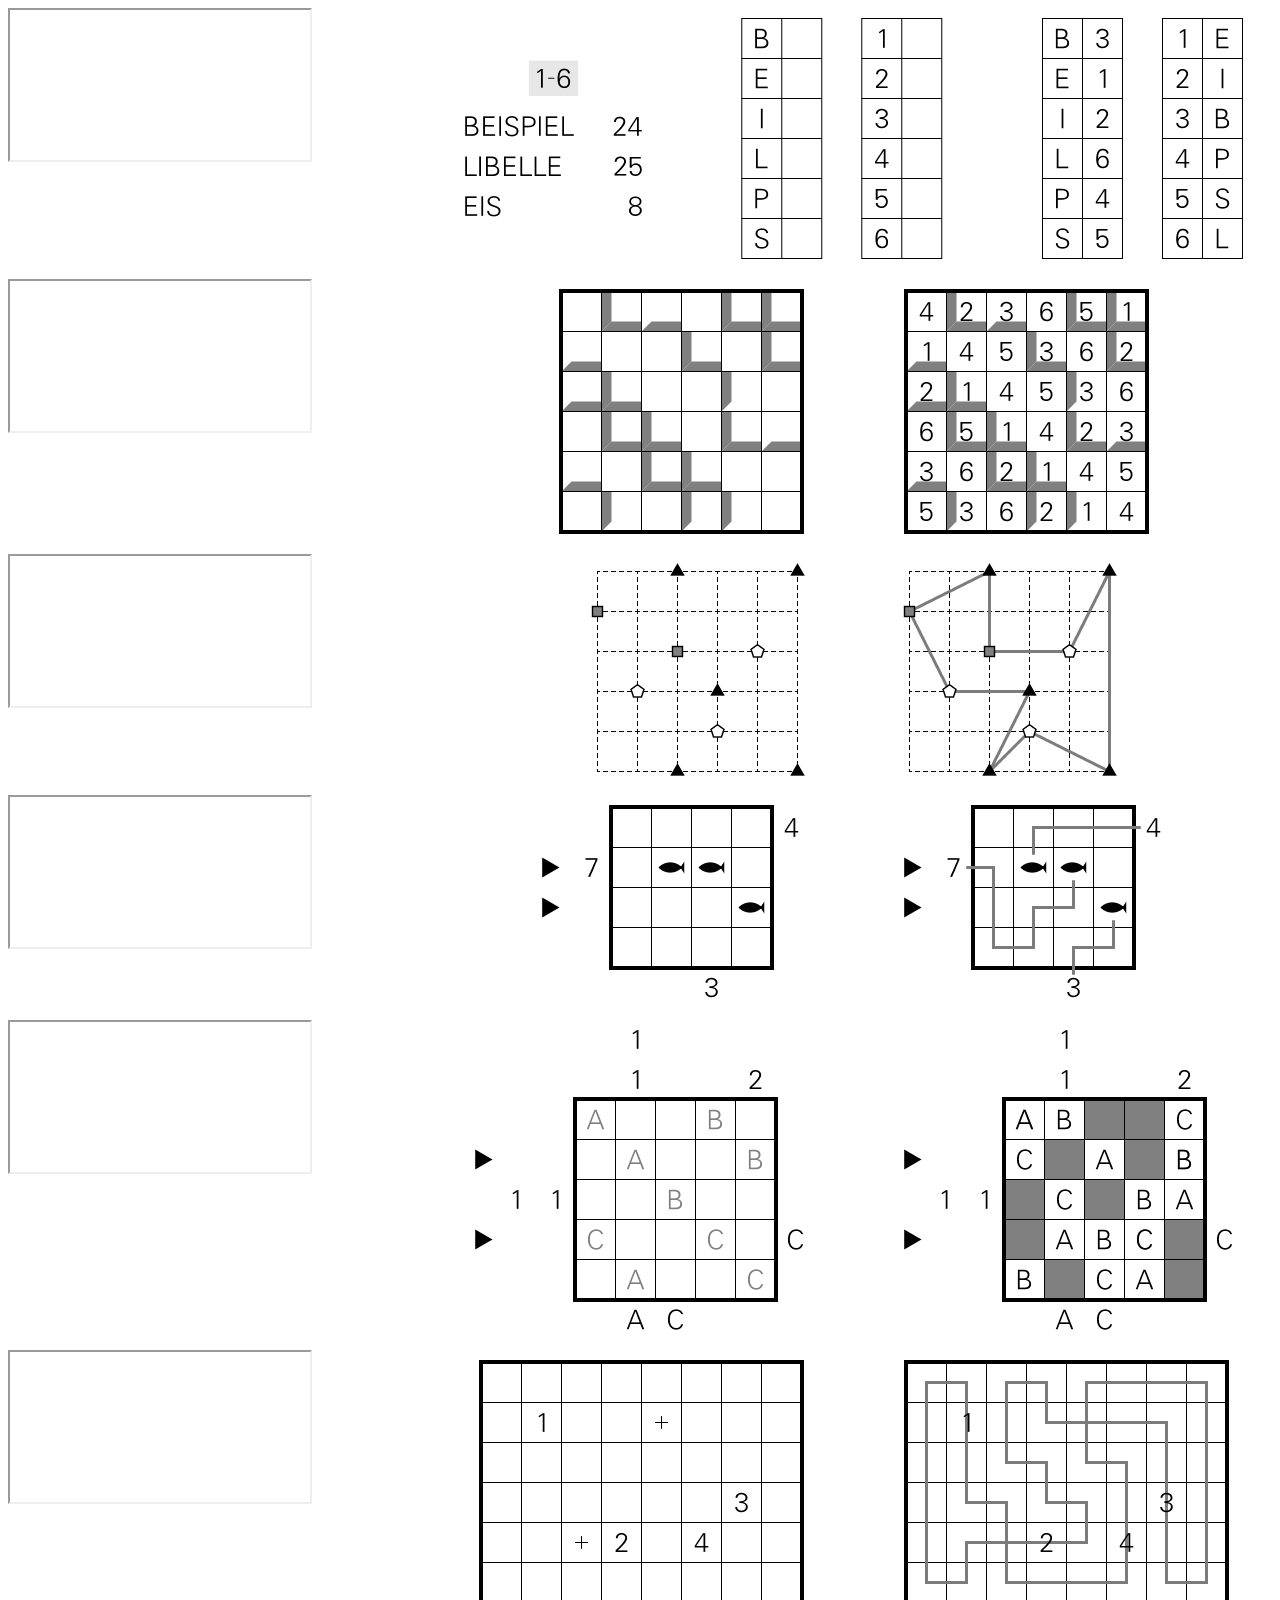
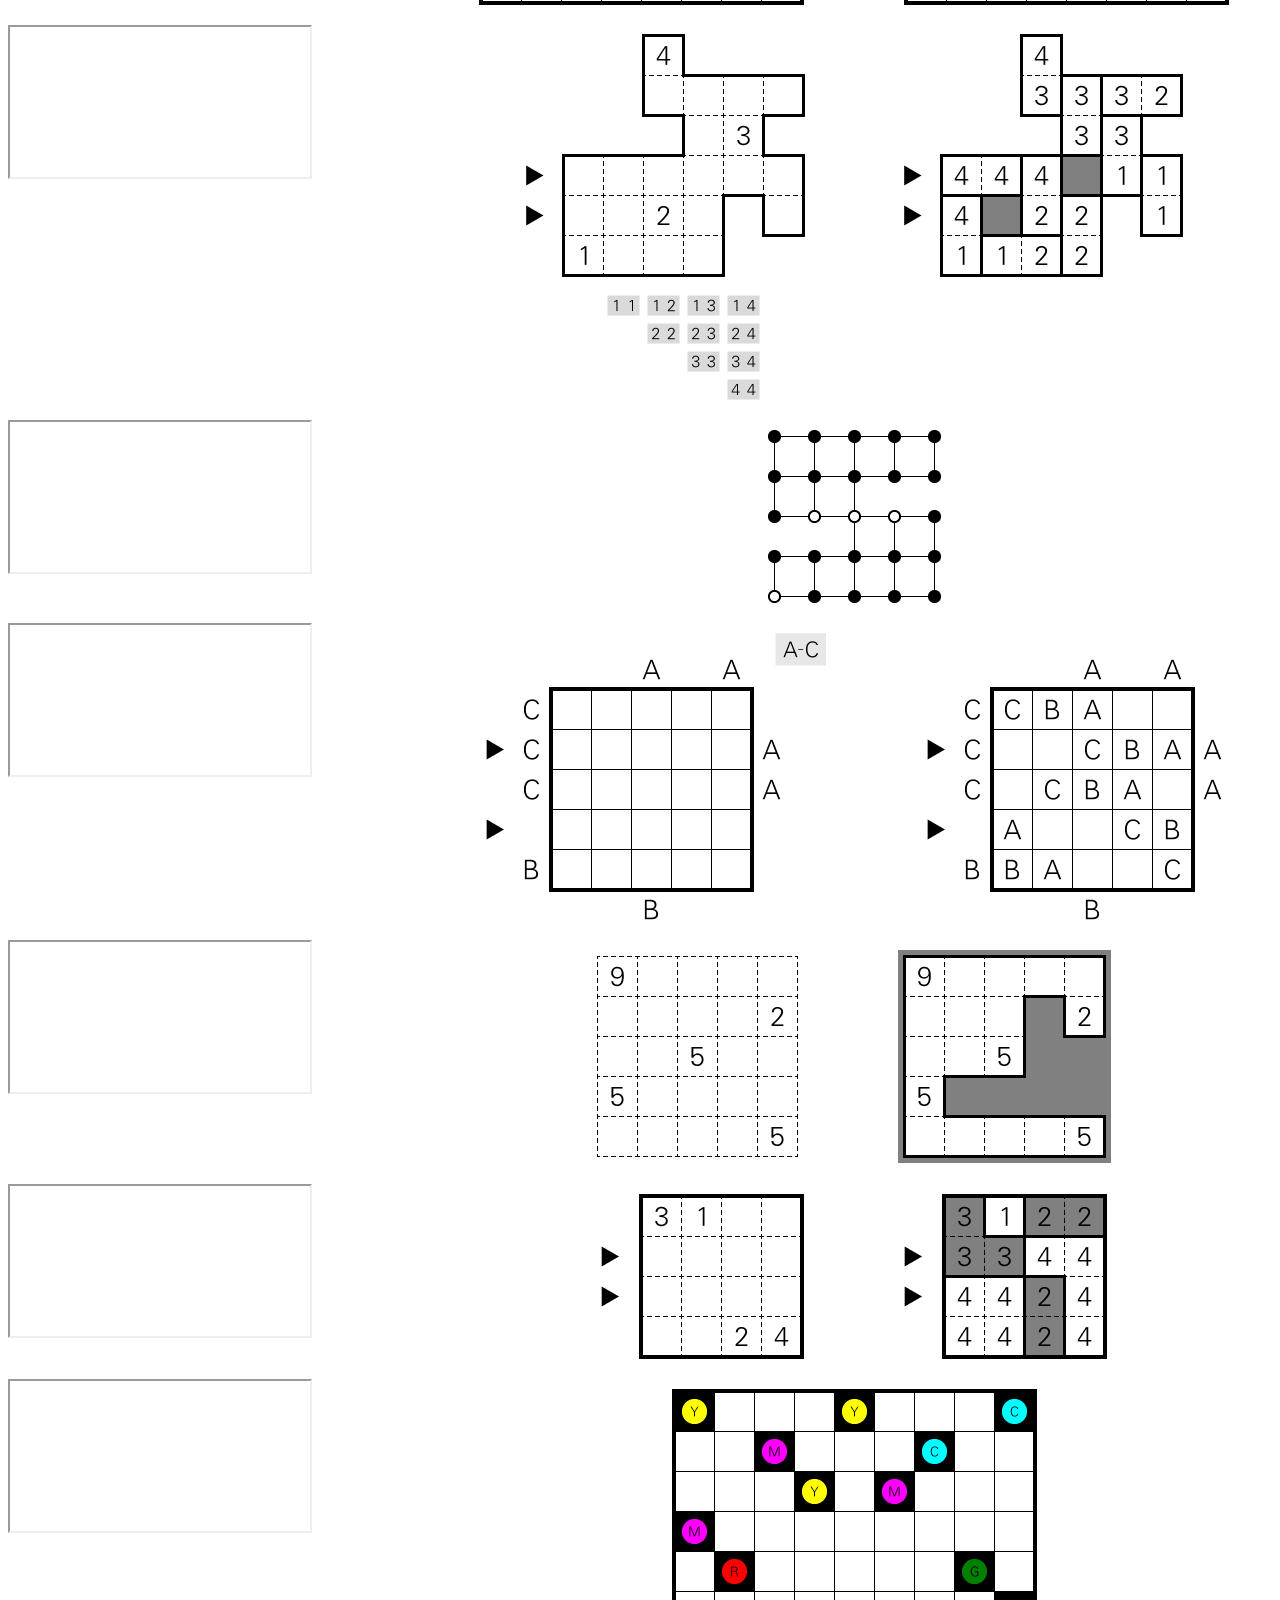
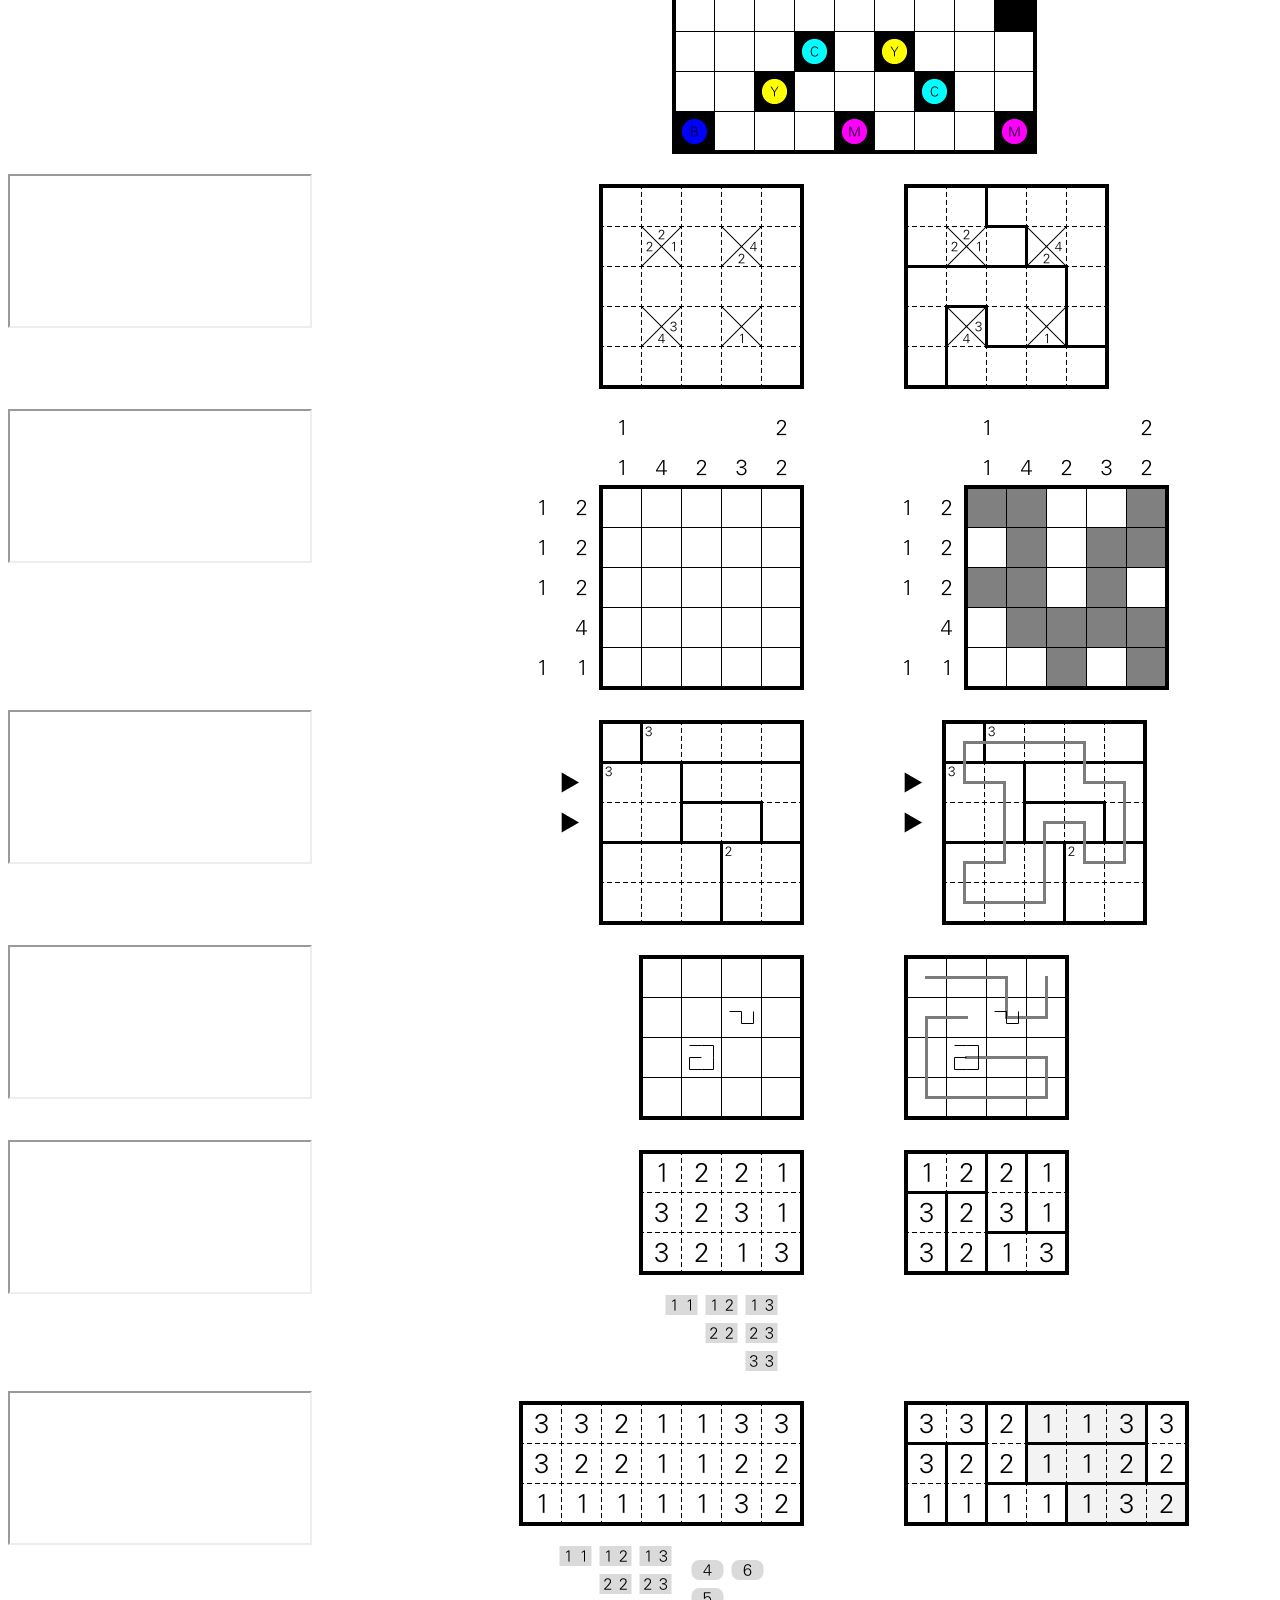
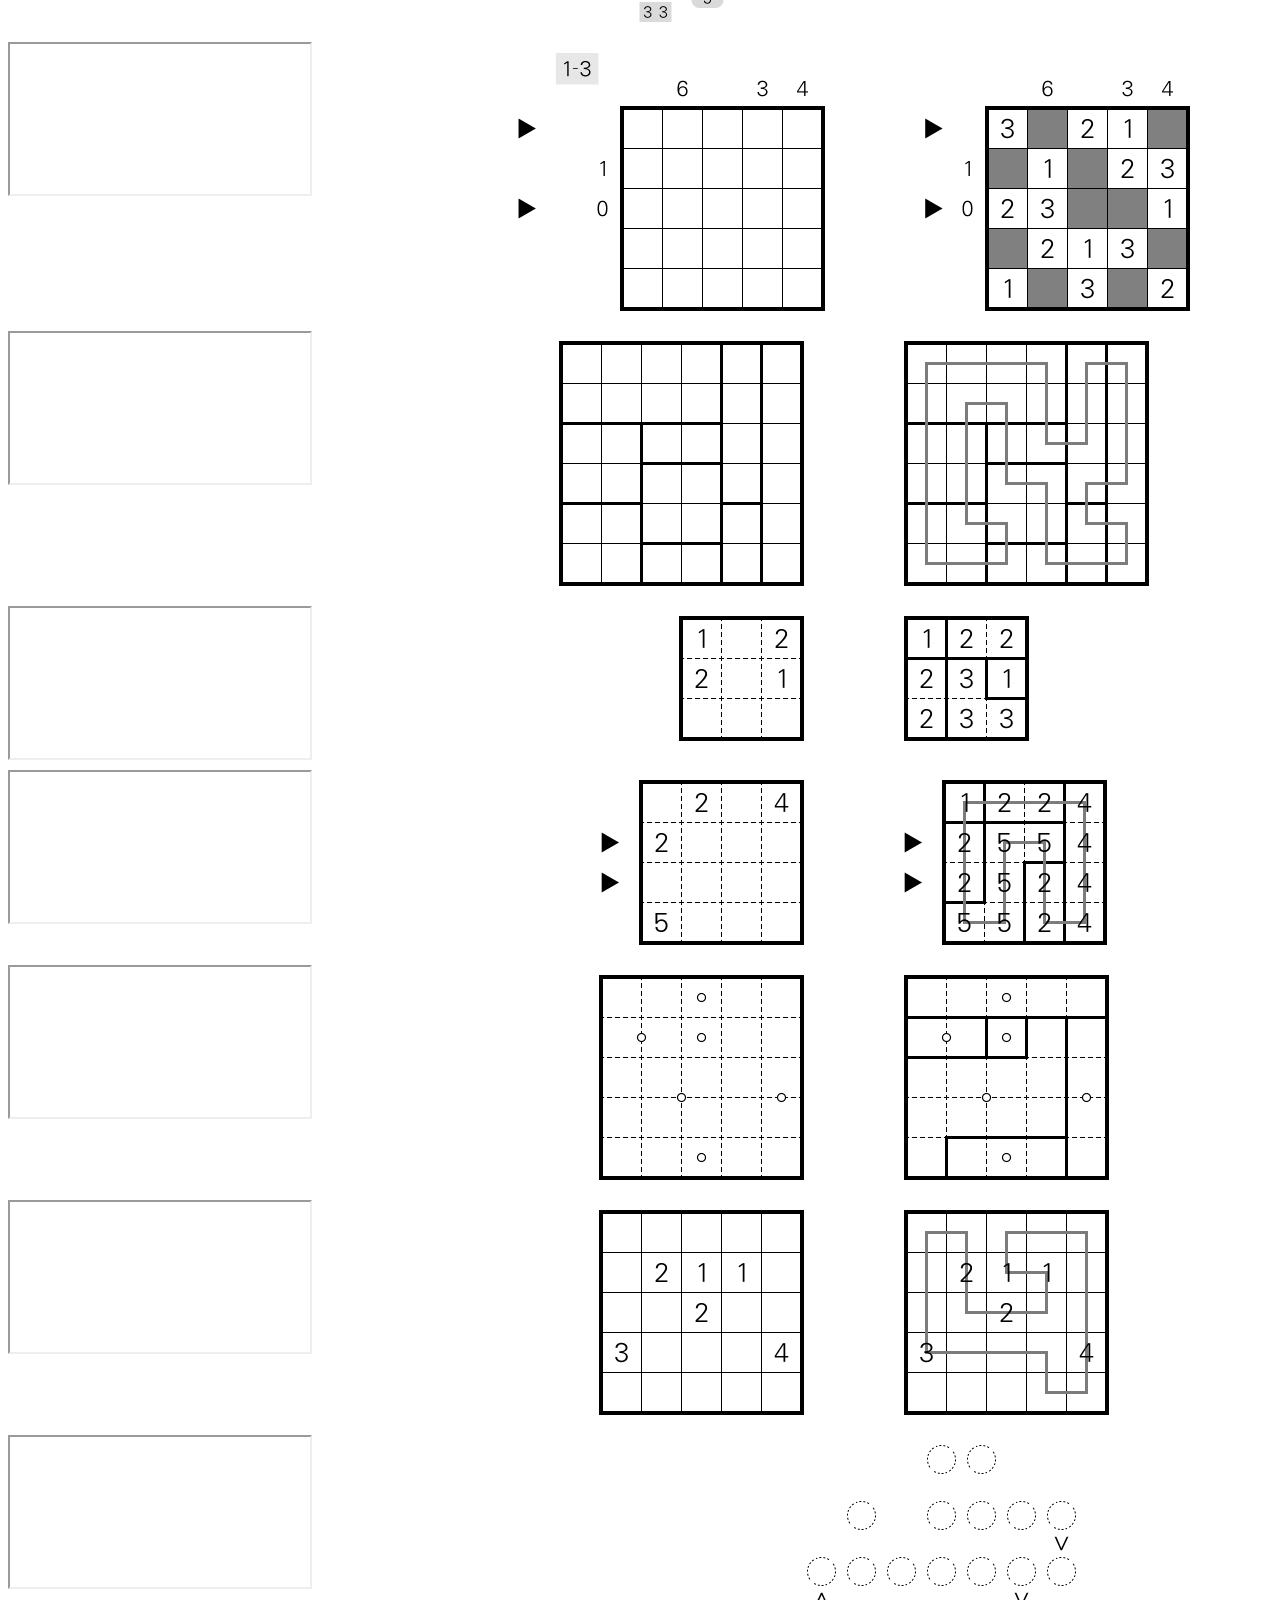
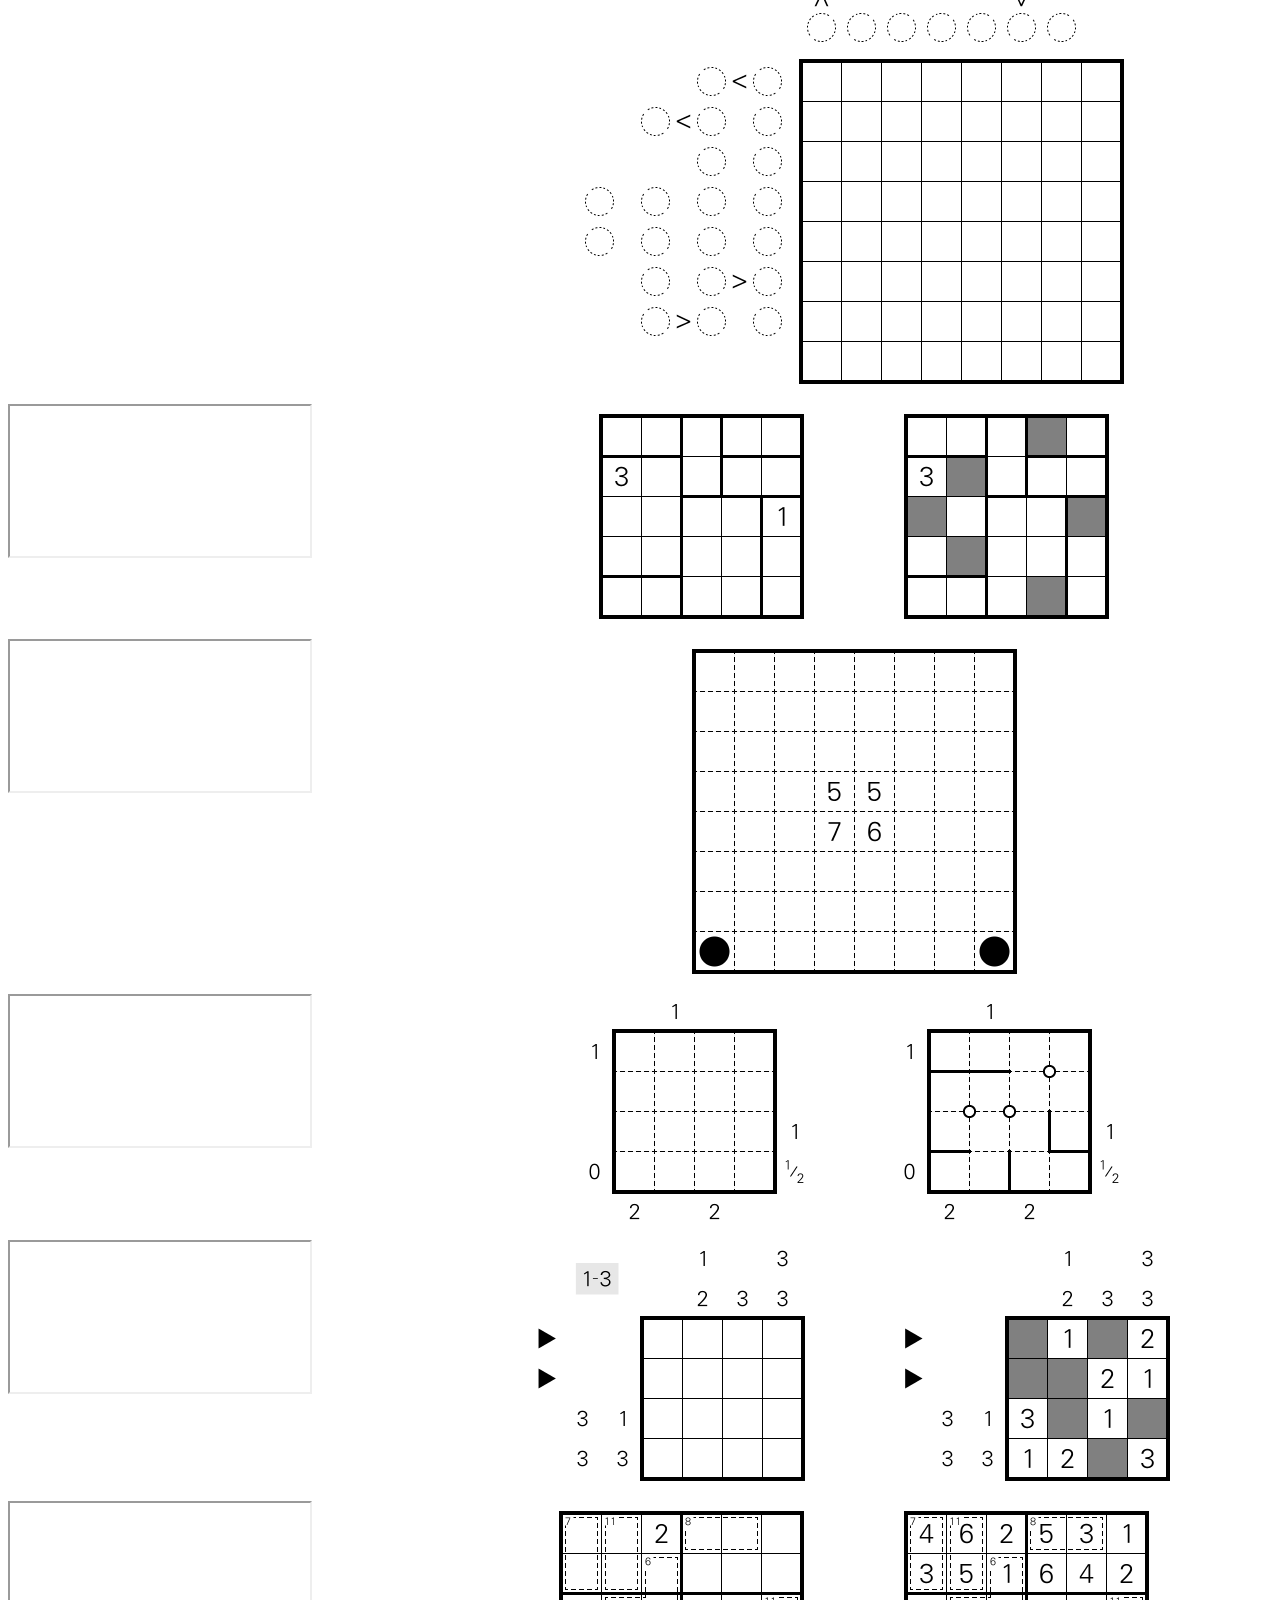
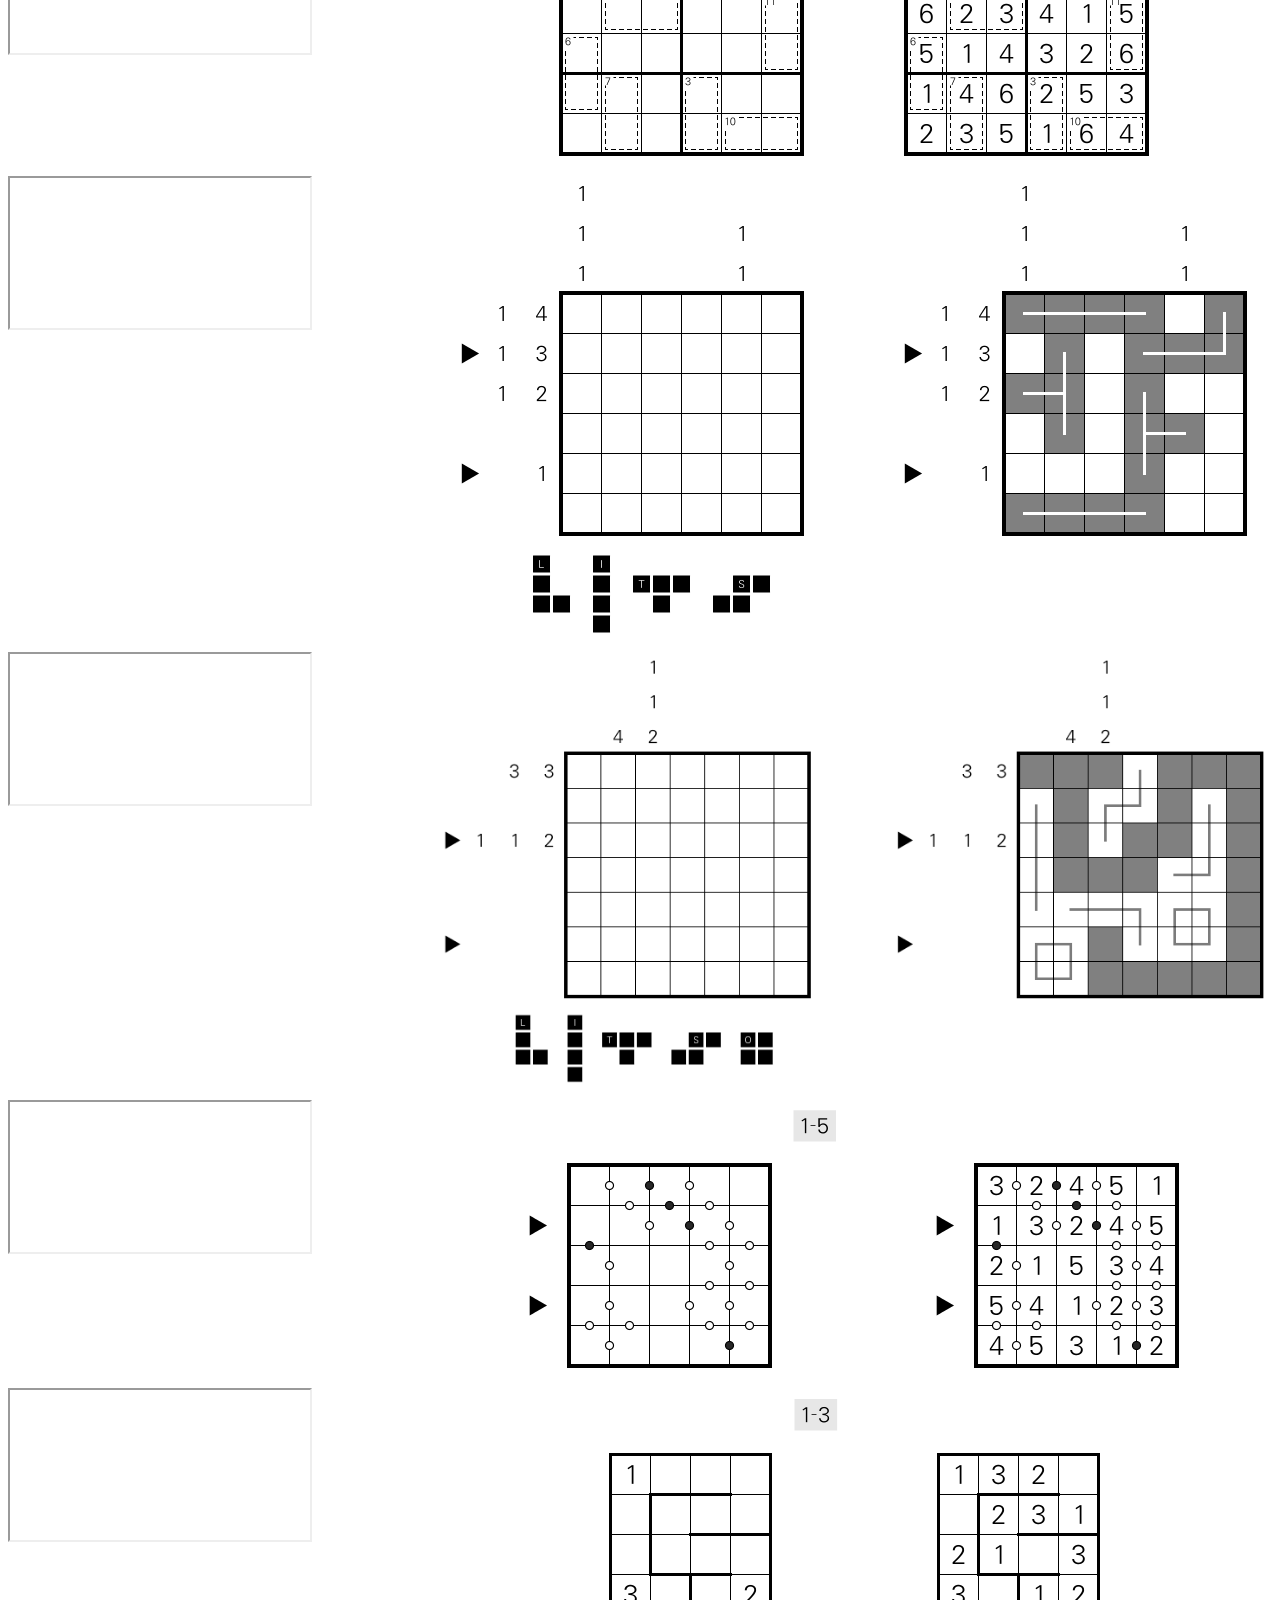
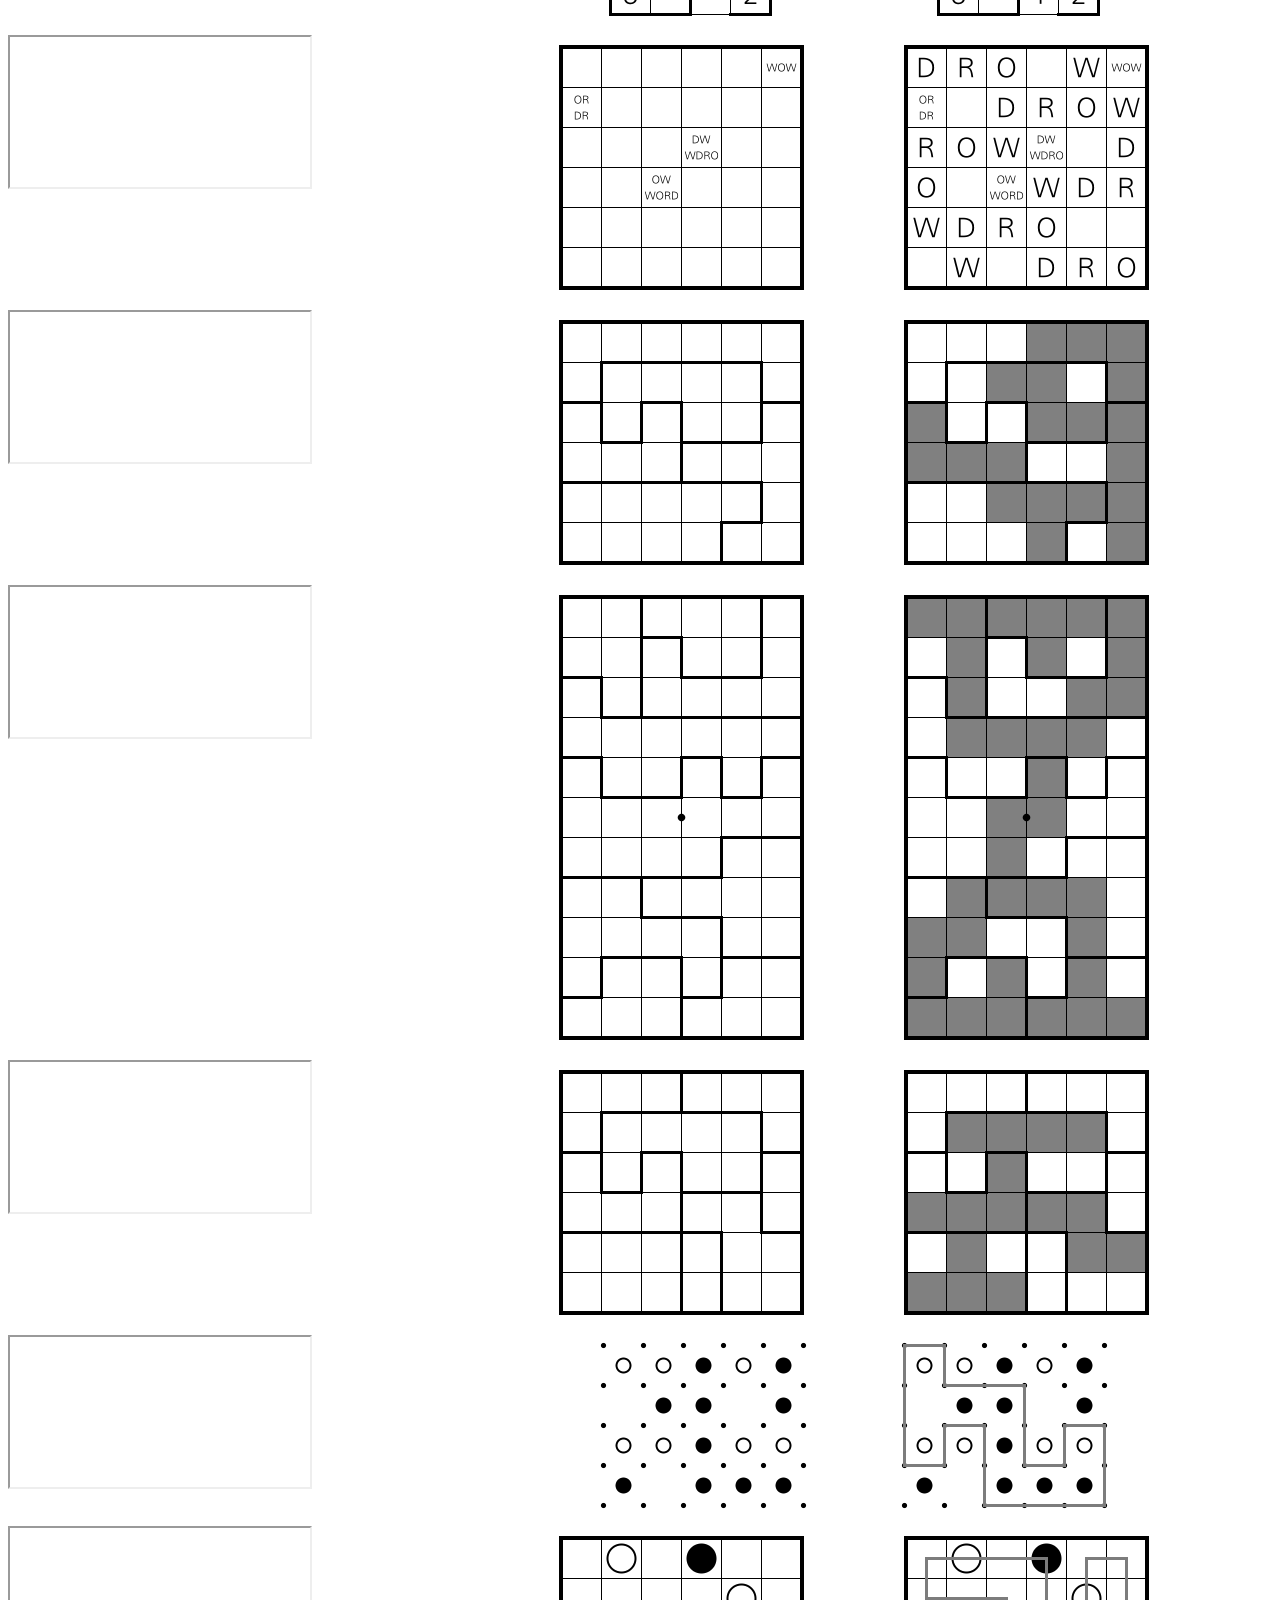
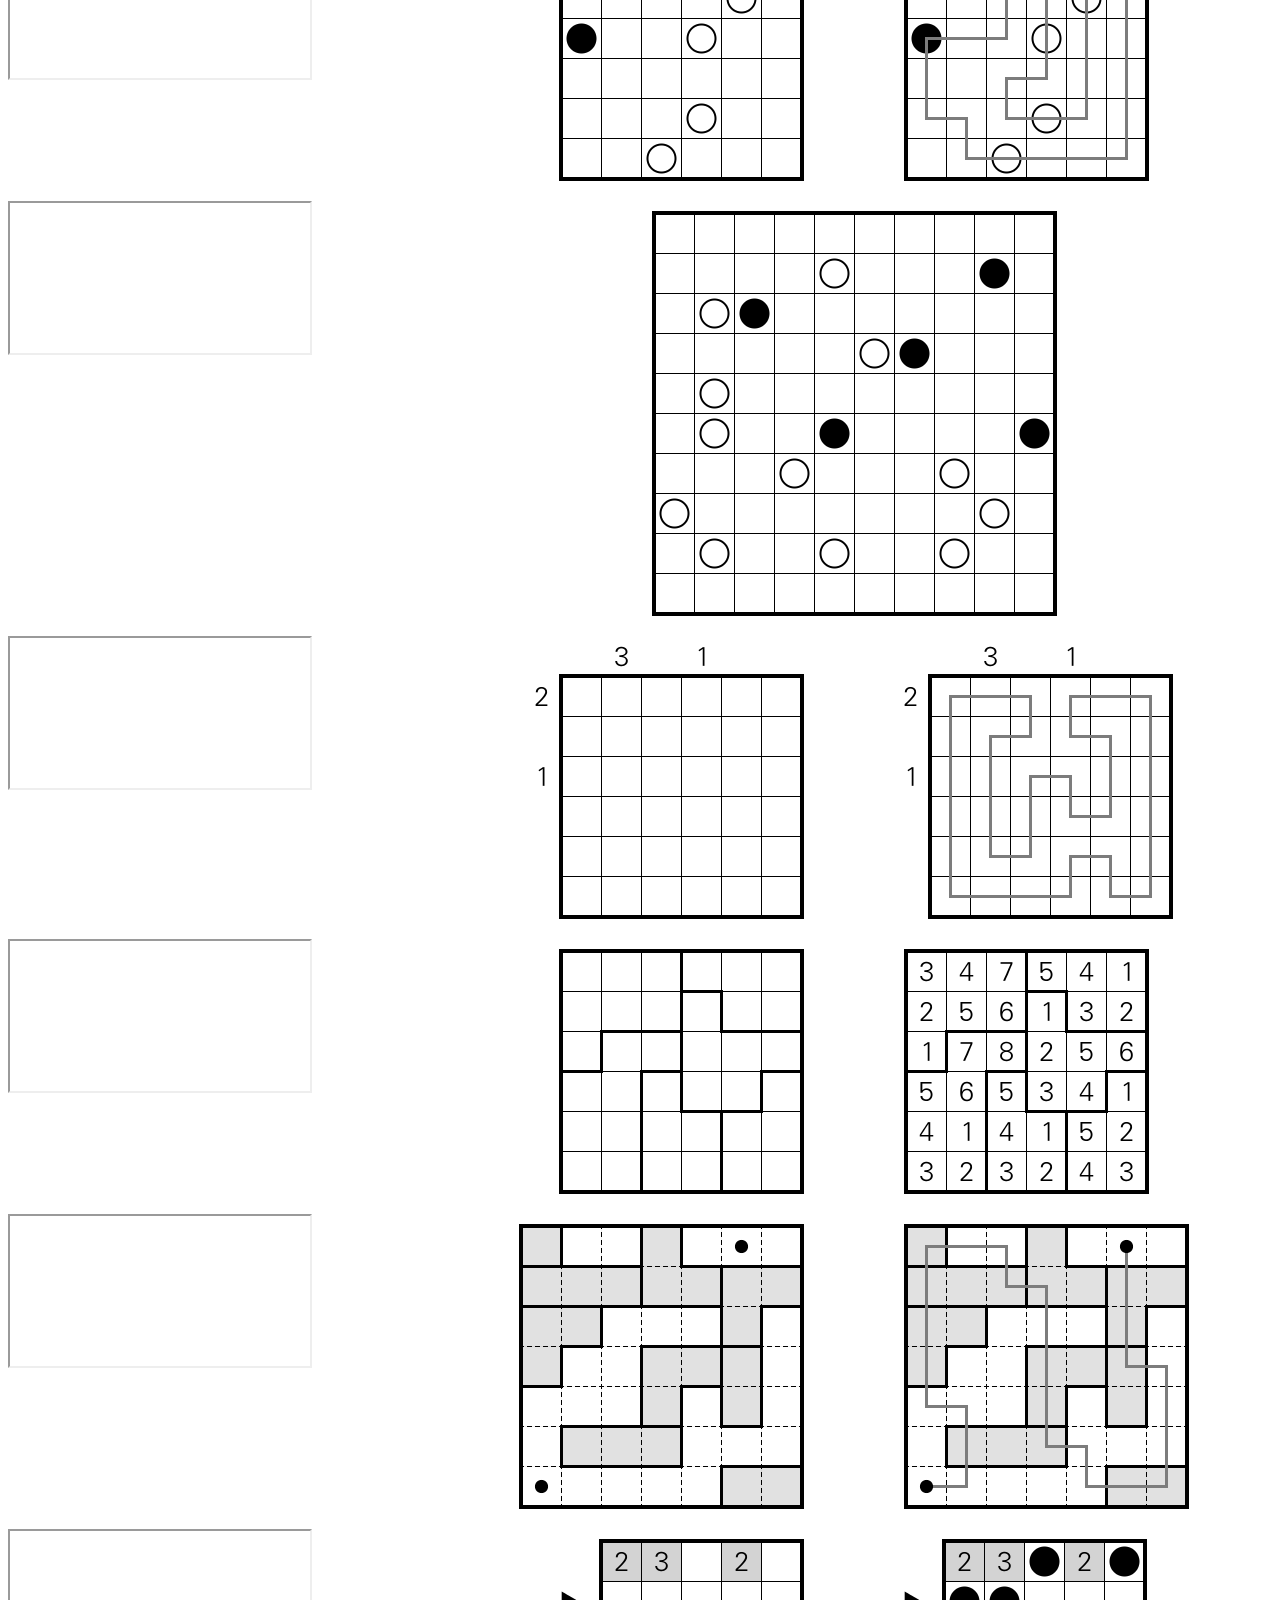
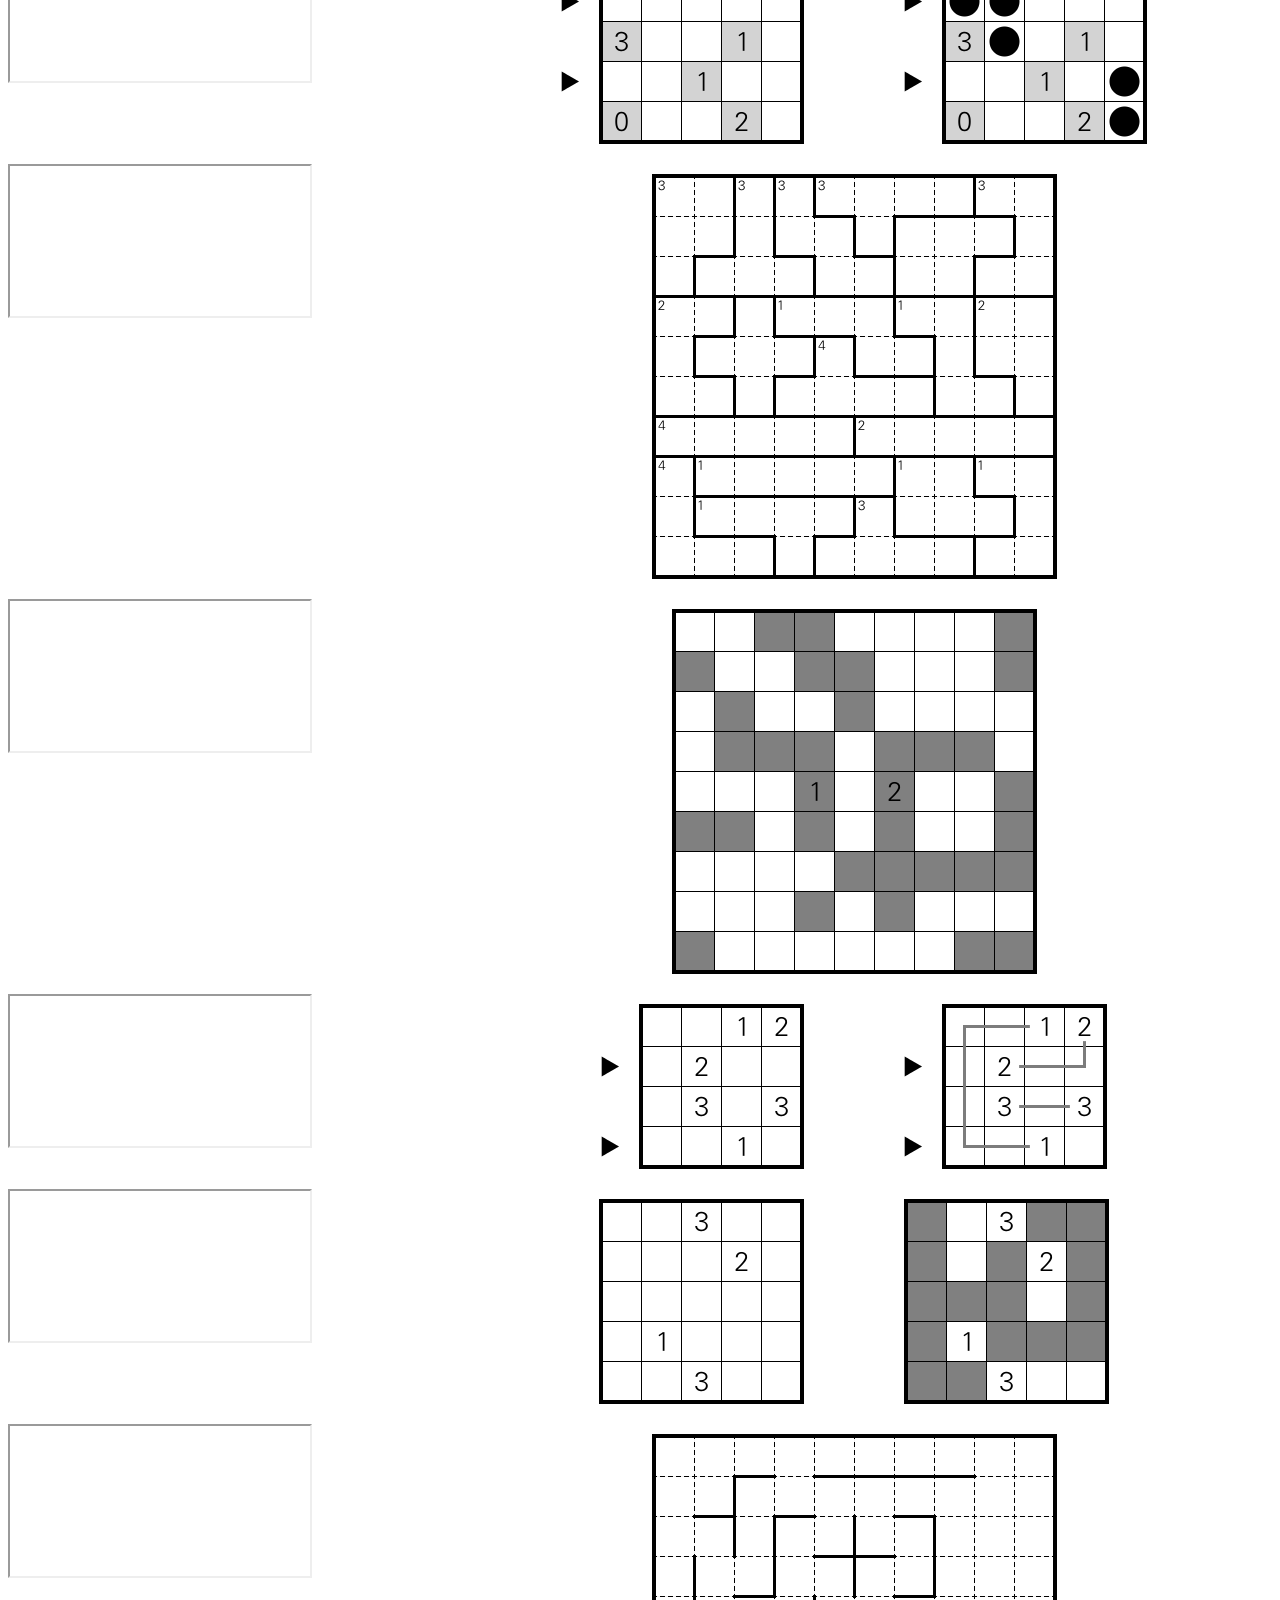
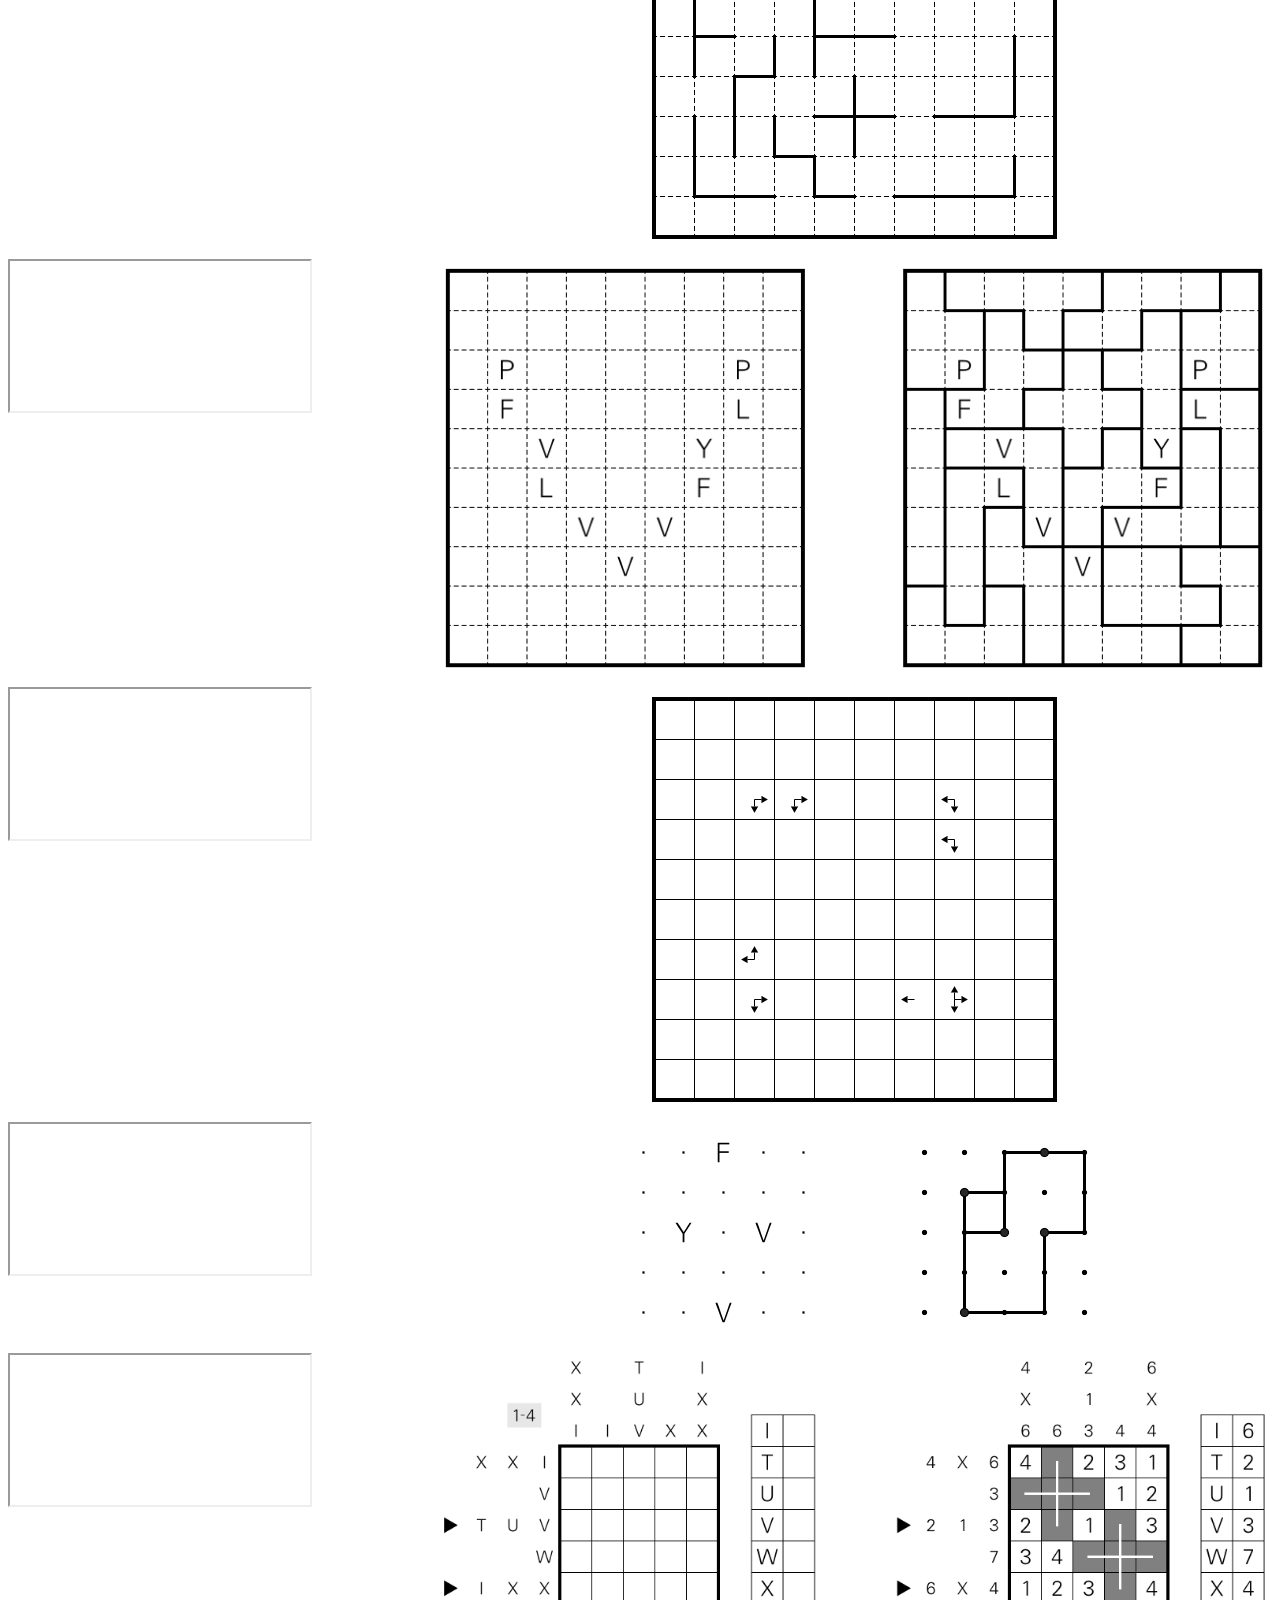
==== tests/examples/examples.html @ ab140843 "gallery of examples" ====
<html>
<style>
body {
	display: grid;
	grid-template-columns: 1fr 2fr;
        grid-gap: 10px;
}
img {
    display: block;
    margin: 0 auto;
    max-width: 100%;
}
</style>
<body>
<iframe src="abctje-example.pzl"></iframe><img src="abctje-example.png" title="abctje-example">
<iframe src="afternoonskyscrapers-example.pzl"></iframe><img src="afternoonskyscrapers-example.png" title="afternoonskyscrapers-example">
<iframe src="angleloop-example.pzl"></iframe><img src="angleloop-example.png" title="angleloop-example">
<iframe src="angler-example.pzl"></iframe><img src="angler-example.png" title="angler-example">
<iframe src="baca-example.pzl"></iframe><img src="baca-example.png" title="baca-example">
<iframe src="bahnhof-example.pzl"></iframe><img src="bahnhof-example.png" title="bahnhof-example">
<iframe src="blackoutdomino-example.pzl"></iframe><img src="blackoutdomino-example.png" title="blackoutdomino-example">
<iframe src="boxof2or3.pzl"></iframe><img src="boxof2or3.png" title="boxof2or3">
<iframe src="buchstabensalat-example.pzl"></iframe><img src="buchstabensalat-example.png" title="buchstabensalat-example">
<iframe src="cave-example.pzl"></iframe><img src="cave-example.png" title="cave-example">
<iframe src="checkered-example.pzl"></iframe><img src="checkered-example.png" title="checkered-example">
<iframe src="color-akari.pzl"></iframe><img src="color-akari.png" title="color-akari">
<iframe src="compass-example.pzl"></iframe><img src="compass-example.png" title="compass-example">
<iframe src="coral-example.pzl"></iframe><img src="coral-example.png" title="coral-example">
<iframe src="countryroad-example.pzl"></iframe><img src="countryroad-example.png" title="countryroad-example">
<iframe src="curvedata-example.pzl"></iframe><img src="curvedata-example.png" title="curvedata-example">
<iframe src="domino-example.pzl"></iframe><img src="domino-example.png" title="domino-example">
<iframe src="domino-pillen-example.pzl"></iframe><img src="domino-pillen-example.png" title="domino-pillen-example">
<iframe src="doppelblock-example.pzl"></iframe><img src="doppelblock-example.png" title="doppelblock-example">
<iframe src="doubleback-example.pzl"></iframe><img src="doubleback-example.png" title="doubleback-example">
<iframe src="fillomino-example.pzl"></iframe><img src="fillomino-example.png" title="fillomino-example">
<iframe src="fillominoloop-example.pzl"></iframe><img src="fillominoloop-example.png" title="fillominoloop-example">
<iframe src="galaxies-example.pzl"></iframe><img src="galaxies-example.png" title="galaxies-example">
<iframe src="geradeweg-example.pzl"></iframe><img src="geradeweg-example.png" title="geradeweg-example">
<iframe src="greaterwall.pzl"></iframe><img src="greaterwall.png" title="greaterwall">
<iframe src="heyawake-example.pzl"></iframe><img src="heyawake-example.png" title="heyawake-example">
<iframe src="horse-snake.pzl"></iframe><img src="horse-snake.png" title="horse-snake">
<iframe src="illum-example.pzl"></iframe><img src="illum-example.png" title="illum-example">
<iframe src="japanischesummen-example.pzl"></iframe><img src="japanischesummen-example.png" title="japanischesummen-example">
<iframe src="killer-example.pzl"></iframe><img src="killer-example.png" title="killer-example">
<iframe src="korallelits-example.pzl"></iframe><img src="korallelits-example.png" title="korallelits-example">
<iframe src="korallelitso-example.pzl"></iframe><img src="korallelitso-example.png" title="korallelitso-example">
<iframe src="kropki-example.pzl"></iframe><img src="kropki-example.png" title="kropki-example">
<iframe src="labyrinth-example.pzl"></iframe><img src="labyrinth-example.png" title="labyrinth-example">
<iframe src="latintapa-example.pzl"></iframe><img src="latintapa-example.png" title="latintapa-example">
<iframe src="lits-example.pzl"></iframe><img src="lits-example.png" title="lits-example">
<iframe src="lits-symmetry-example.pzl"></iframe><img src="lits-symmetry-example.png" title="lits-symmetry-example">
<iframe src="litsplus-example.pzl"></iframe><img src="litsplus-example.png" title="litsplus-example">
<iframe src="loopki-example.pzl"></iframe><img src="loopki-example.png" title="loopki-example">
<iframe src="masyu-example.pzl"></iframe><img src="masyu-example.png" title="masyu-example">
<iframe src="masyu-notouch.pzl"></iframe><img src="masyu-notouch.png" title="masyu-notouch">
<iframe src="maximal-lengths-example.pzl"></iframe><img src="maximal-lengths-example.png" title="maximal-lengths-example">
<iframe src="meanderingnumbers-example.pzl"></iframe><img src="meanderingnumbers-example.png" title="meanderingnumbers-example">
<iframe src="memory-example.pzl"></iframe><img src="memory-example.png" title="memory-example">
<iframe src="mines-example.pzl"></iframe><img src="mines-example.png" title="mines-example">
<iframe src="nanro-signpost.pzl"></iframe><img src="nanro-signpost.png" title="nanro-signpost">
<iframe src="neighbors.pzl"></iframe><img src="neighbors.png" title="neighbors">
<iframe src="numberlink-example.pzl"></iframe><img src="numberlink-example.png" title="numberlink-example">
<iframe src="nurikabe-example.pzl"></iframe><img src="nurikabe-example.png" title="nurikabe-example">
<iframe src="pentomino-borders.pzl"></iframe><img src="pentomino-borders.png" title="pentomino-borders">
<iframe src="pentominous-example.pzl"></iframe><img src="pentominous-example.png" title="pentominous-example">
<iframe src="pentopia.pzl"></iframe><img src="pentopia.png" title="pentopia">
<iframe src="pentopipes-example.pzl"></iframe><img src="pentopipes-example.png" title="pentopipes-example">
<iframe src="pentosums-example.pzl"></iframe><img src="pentosums-example.png" title="pentosums-example">
<iframe src="primeplace-example.pzl"></iframe><img src="primeplace-example.png" title="primeplace-example">
<iframe src="pyramid-example.pzl"></iframe><img src="pyramid-example.png" title="pyramid-example">
<iframe src="pyramid-kropki-example.pzl"></iframe><img src="pyramid-kropki-example.png" title="pyramid-kropki-example">
<iframe src="render-as.pzl"></iframe><img src="render-as.png" title="render-as">
<iframe src="scrabble-example.pzl"></iframe><img src="scrabble-example.png" title="scrabble-example">
<iframe src="shikaku-example.pzl"></iframe><img src="shikaku-example.png" title="shikaku-example">
<iframe src="skyscraper-tightfit-example.pzl"></iframe><img src="skyscraper-tightfit-example.png" title="skyscraper-tightfit-example">
<iframe src="skyscrapers-doppelstern-example.pzl"></iframe><img src="skyscrapers-doppelstern-example.png" title="skyscrapers-doppelstern-example">
<iframe src="skyscrapers-example.pzl"></iframe><img src="skyscrapers-example.png" title="skyscrapers-example">
<iframe src="skyscrapers-fraction-example.pzl"></iframe><img src="skyscrapers-fraction-example.png" title="skyscrapers-fraction-example">
<iframe src="slalom-example.pzl"></iframe><img src="slalom-example.png" title="slalom-example">
<iframe src="slitherlink-example.pzl"></iframe><img src="slitherlink-example.png" title="slitherlink-example">
<iframe src="slitherlink-liar-example.pzl"></iframe><img src="slitherlink-liar-example.png" title="slitherlink-liar-example">
<iframe src="slitherlink-multi-example.pzl"></iframe><img src="slitherlink-multi-example.png" title="slitherlink-multi-example">
<iframe src="slovaksums-example.pzl"></iframe><img src="slovaksums-example.png" title="slovaksums-example">
<iframe src="snake-example.pzl"></iframe><img src="snake-example.png" title="snake-example">
<iframe src="solution-code-example.pzl"></iframe><img src="solution-code-example.png" title="solution-code-example">
<iframe src="solution-code-oneside-example.pzl"></iframe><img src="solution-code-oneside-example.png" title="solution-code-oneside-example">
<iframe src="starbattle-example.pzl"></iframe><img src="starbattle-example.png" title="starbattle-example">
<iframe src="starwars.pzl"></iframe><img src="starwars.png" title="starwars">
<iframe src="statue-park-example.pzl"></iframe><img src="statue-park-example.png" title="statue-park-example">
<iframe src="sudoku-doppelblock-example.pzl"></iframe><img src="sudoku-doppelblock-example.png" title="sudoku-doppelblock-example">
<iframe src="sudoku-example.pzl"></iframe><img src="sudoku-example.png" title="sudoku-example">
<iframe src="sudoku-thermo-example.pzl"></iframe><img src="sudoku-thermo-example.png" title="sudoku-thermo-example">
<iframe src="summon-example.pzl"></iframe><img src="summon-example.png" title="summon-example">
<iframe src="tapa-cave-example.pzl"></iframe><img src="tapa-cave-example.png" title="tapa-cave-example">
<iframe src="tapa-example.pzl"></iframe><img src="tapa-example.png" title="tapa-example">
<iframe src="tents-example.pzl"></iframe><img src="tents-example.png" title="tents-example">
<iframe src="tomtom.pzl"></iframe><img src="tomtom.png" title="tomtom">
<iframe src="turning-fences-example.pzl"></iframe><img src="turning-fences-example.png" title="turning-fences-example">
<iframe src="twilighttapa-example.pzl"></iframe><img src="twilighttapa-example.png" title="twilighttapa-example">
<iframe src="wordloop-example.pzl"></iframe><img src="wordloop-example.png" title="wordloop-example">
<iframe src="wordsearch-example.pzl"></iframe><img src="wordsearch-example.png" title="wordsearch-example">
<iframe src="wormhole.pzl"></iframe><img src="wormhole.png" title="wormhole">
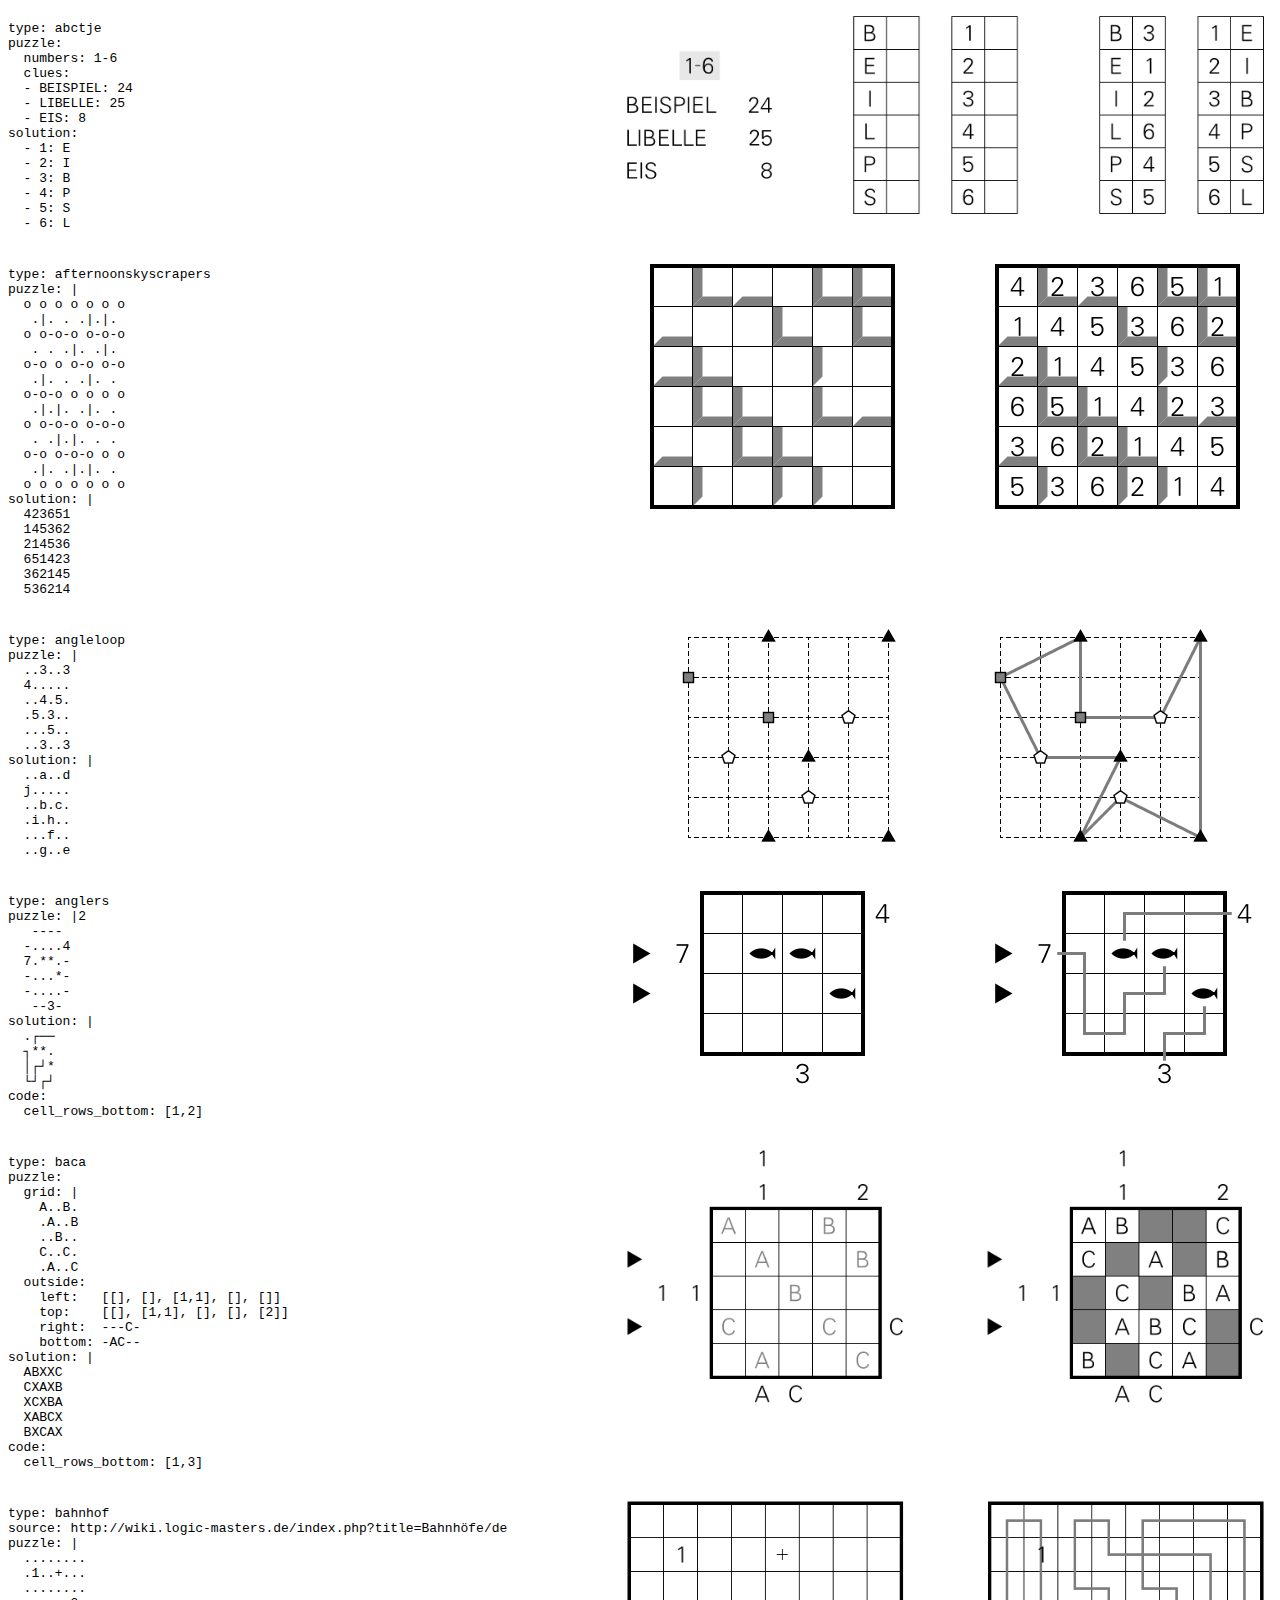
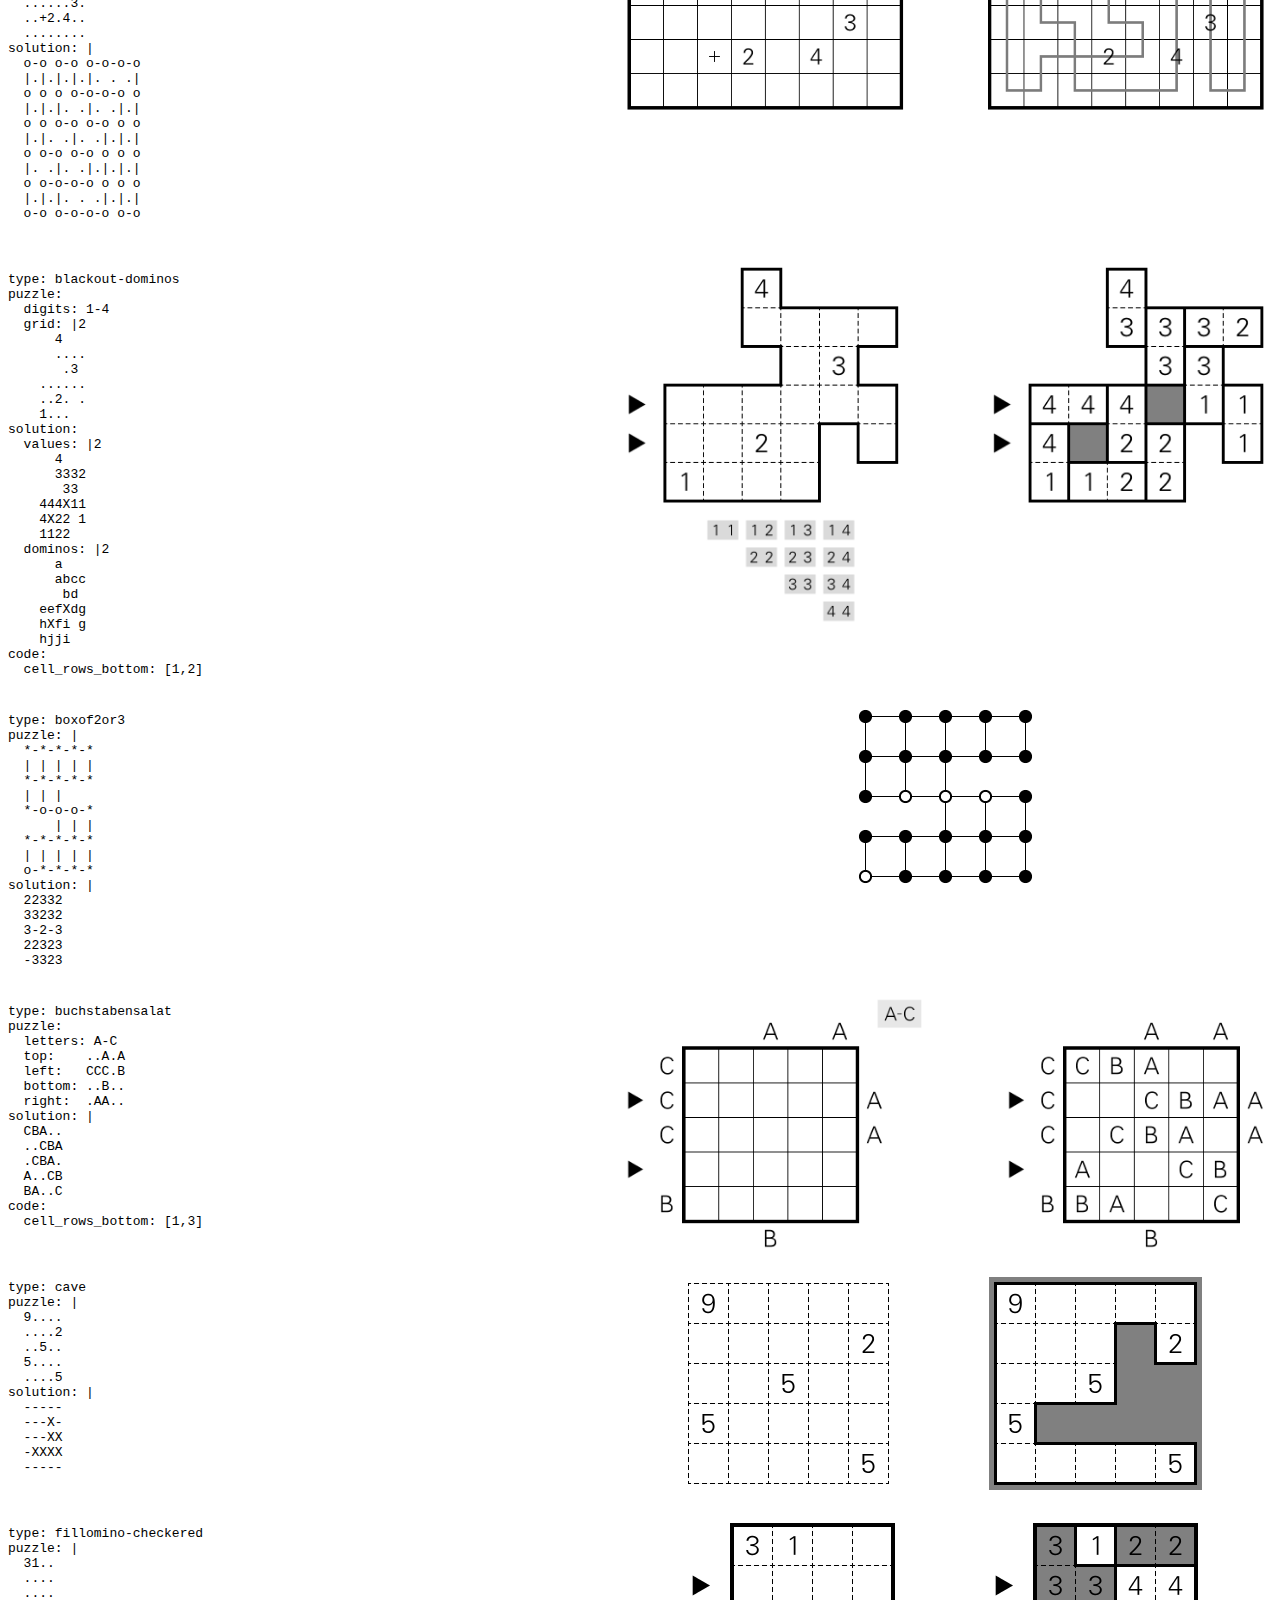
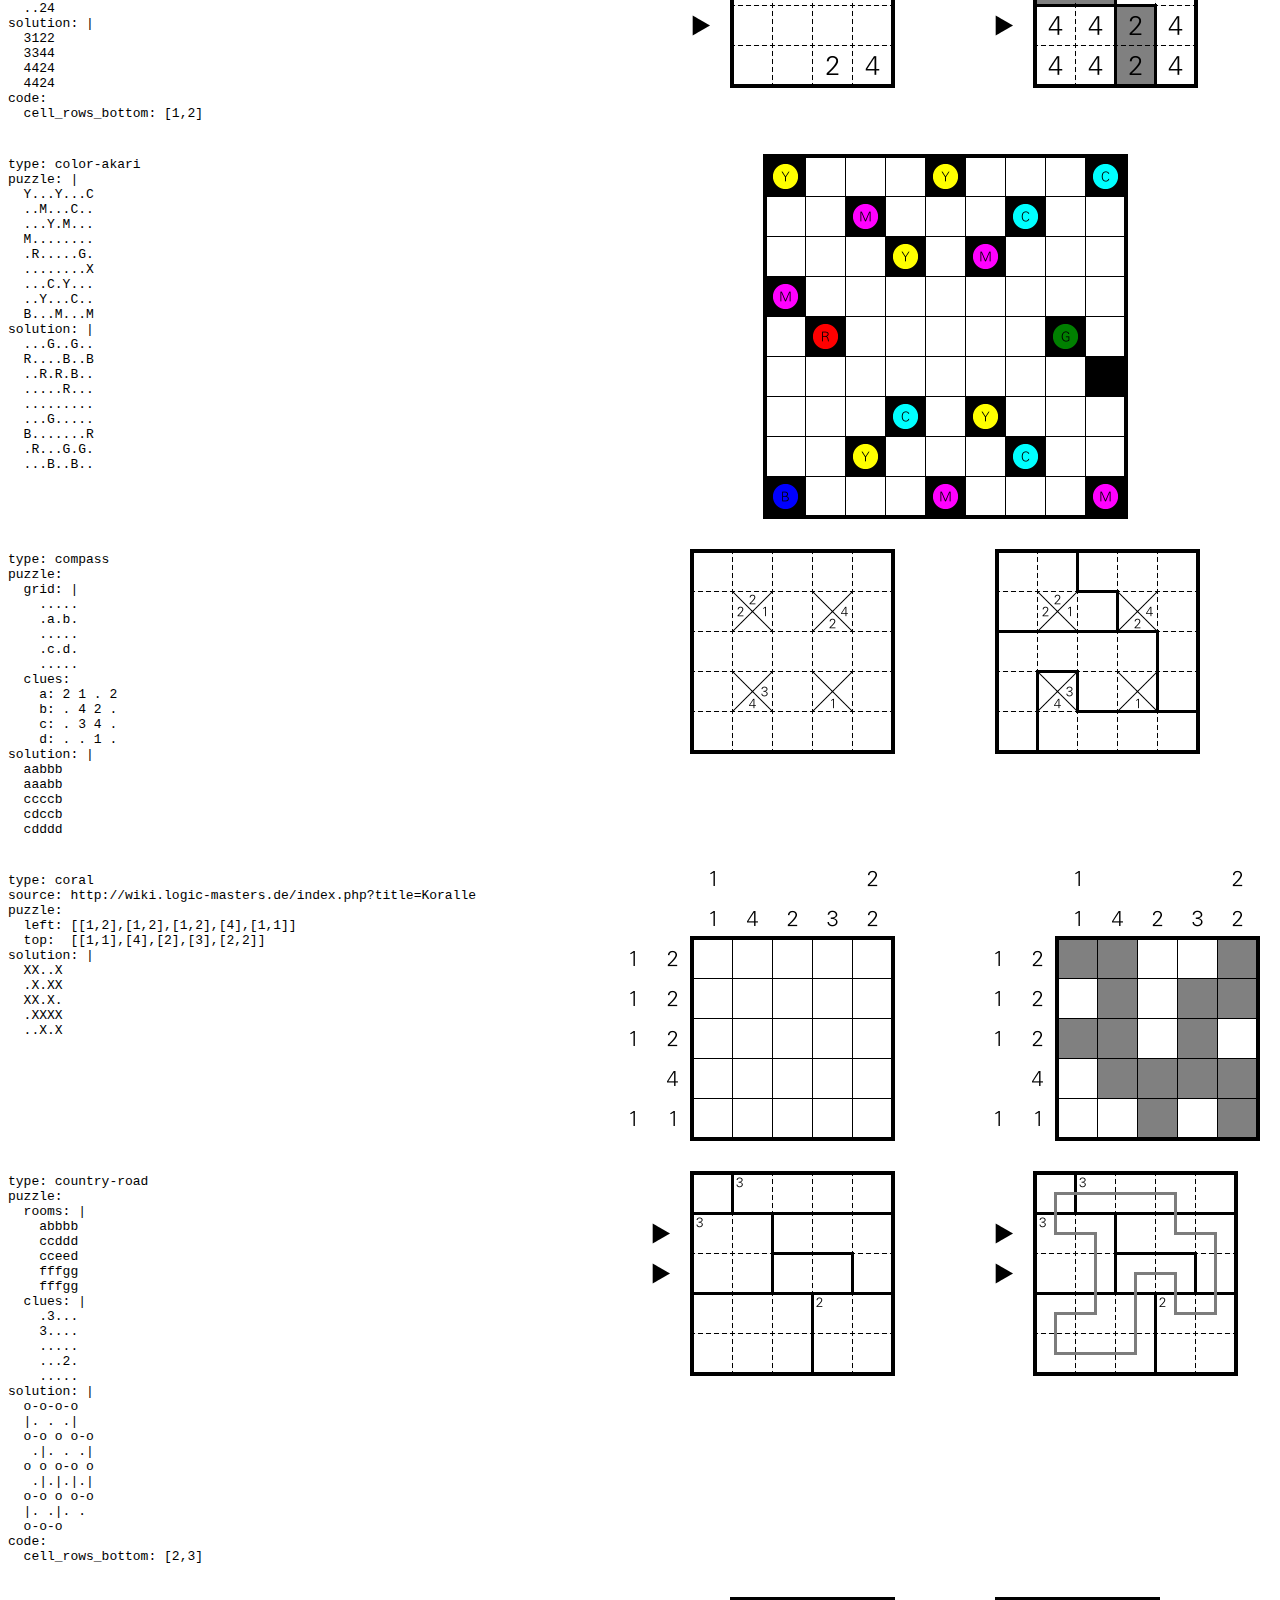
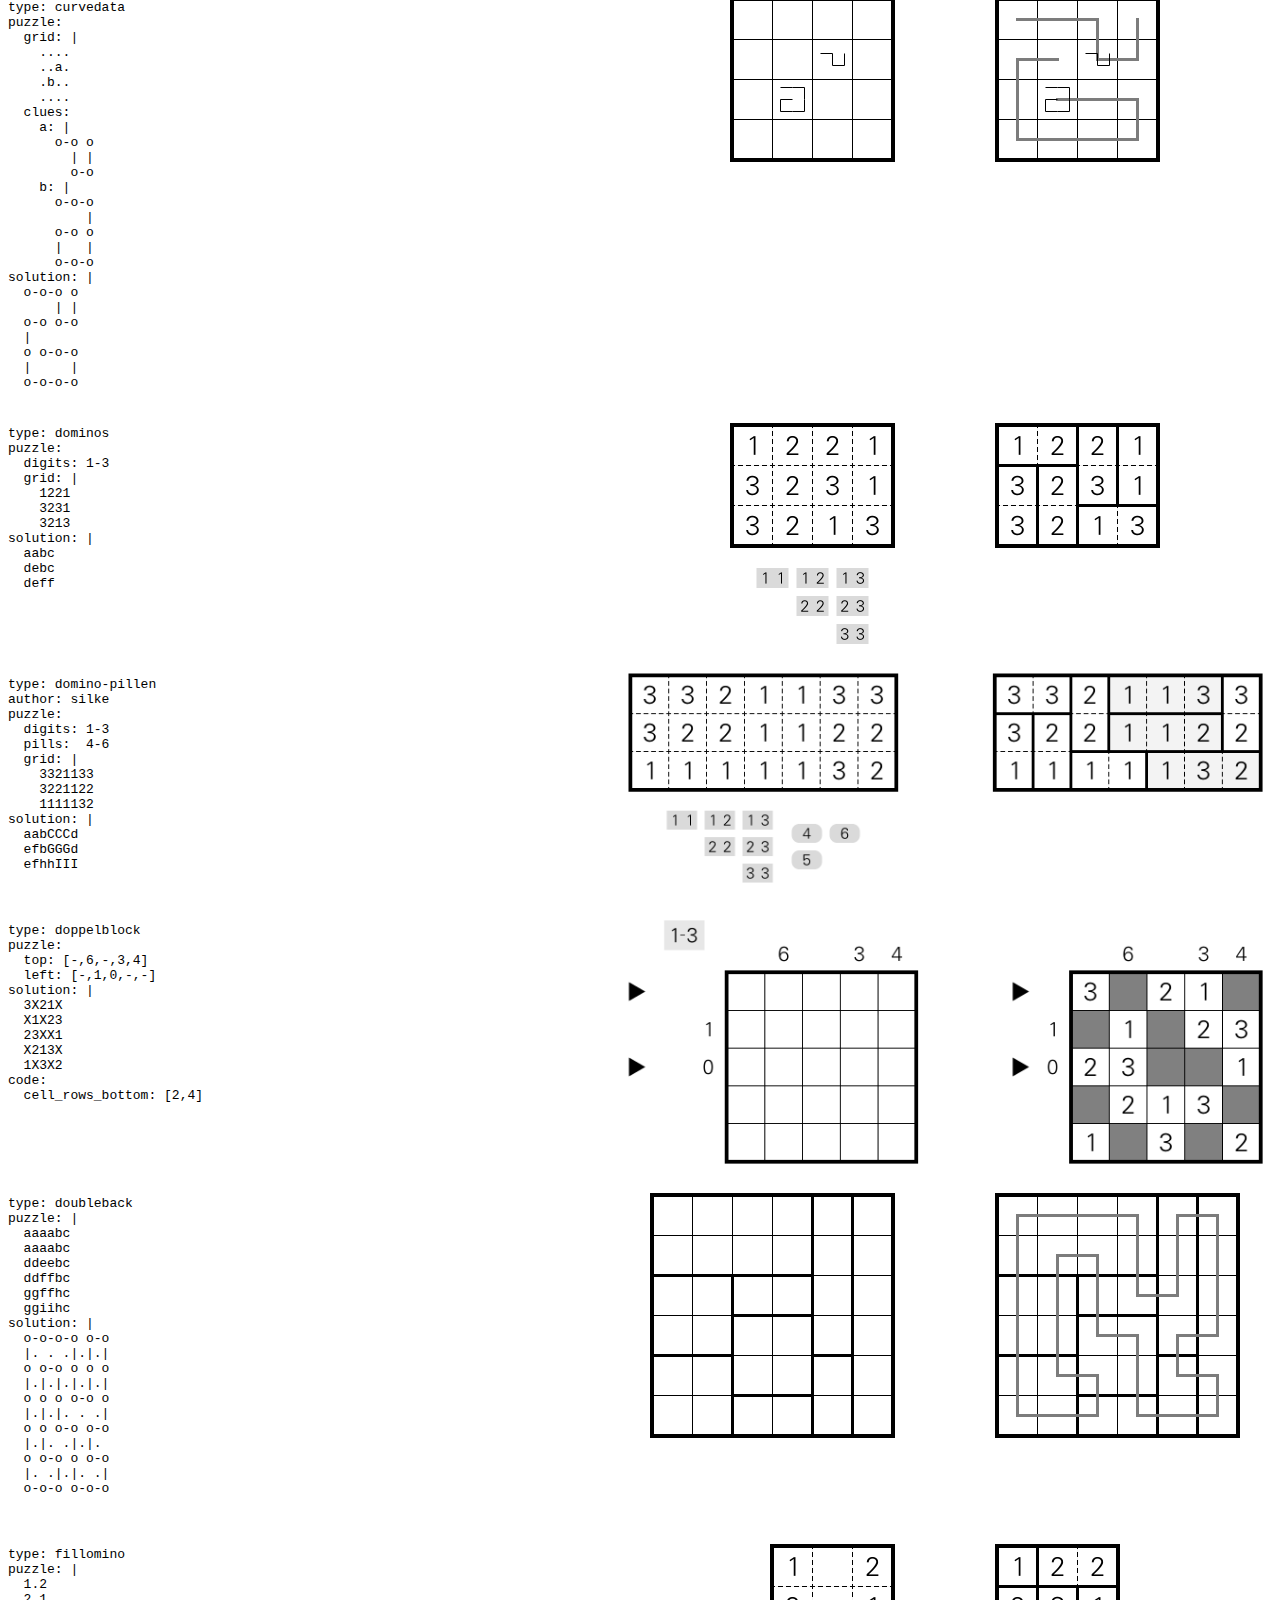
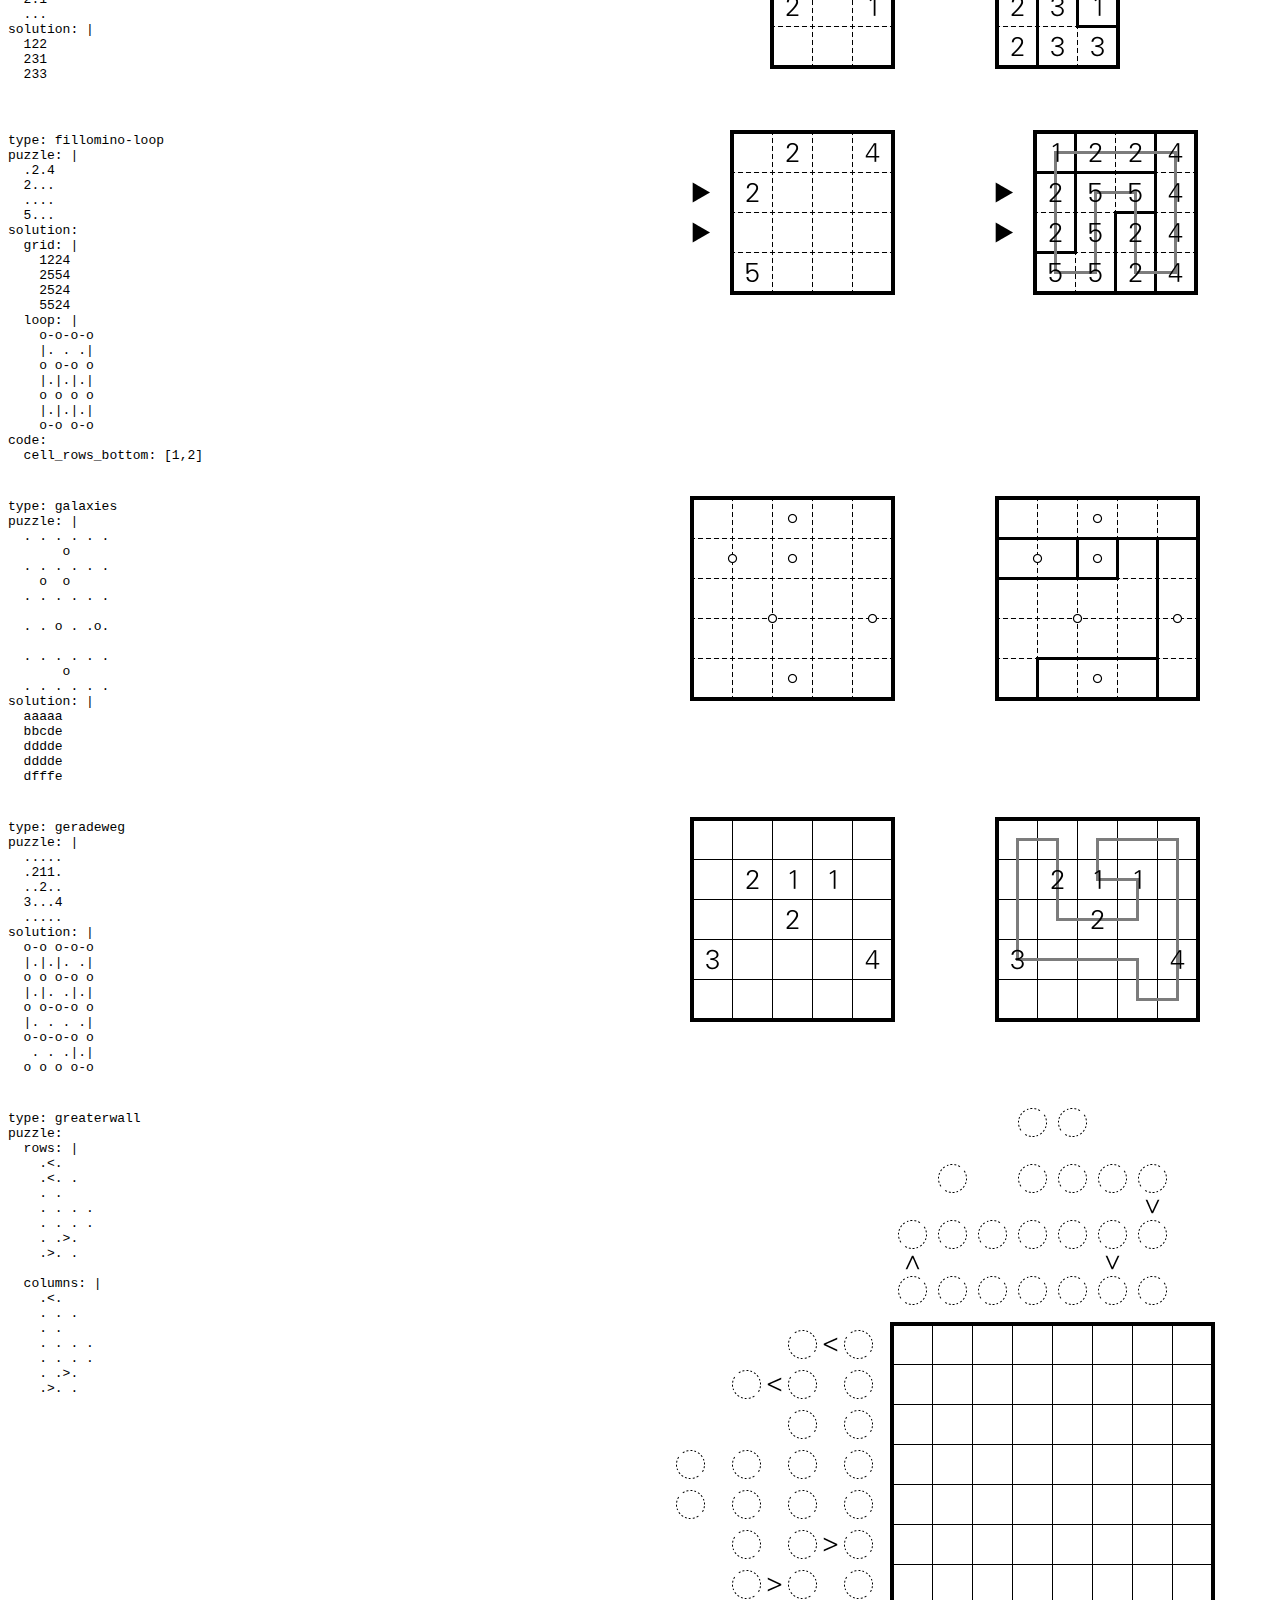
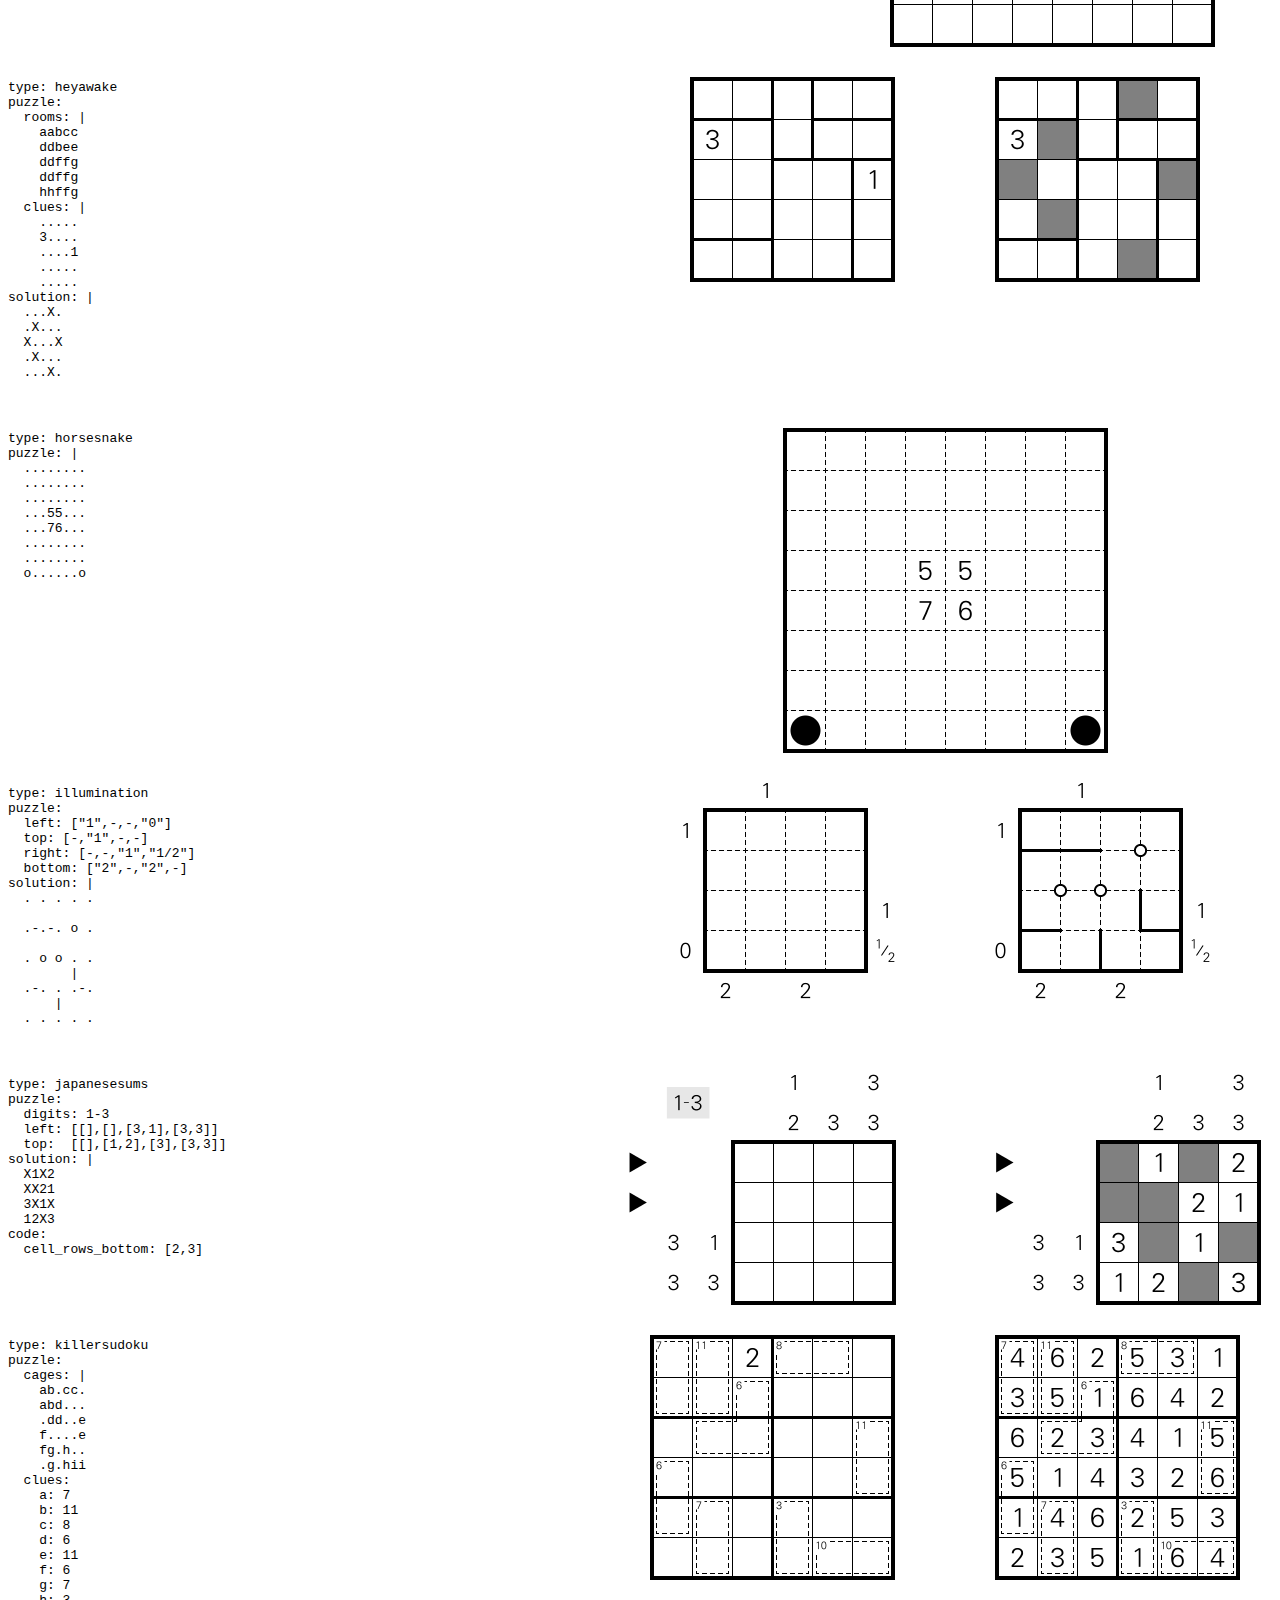
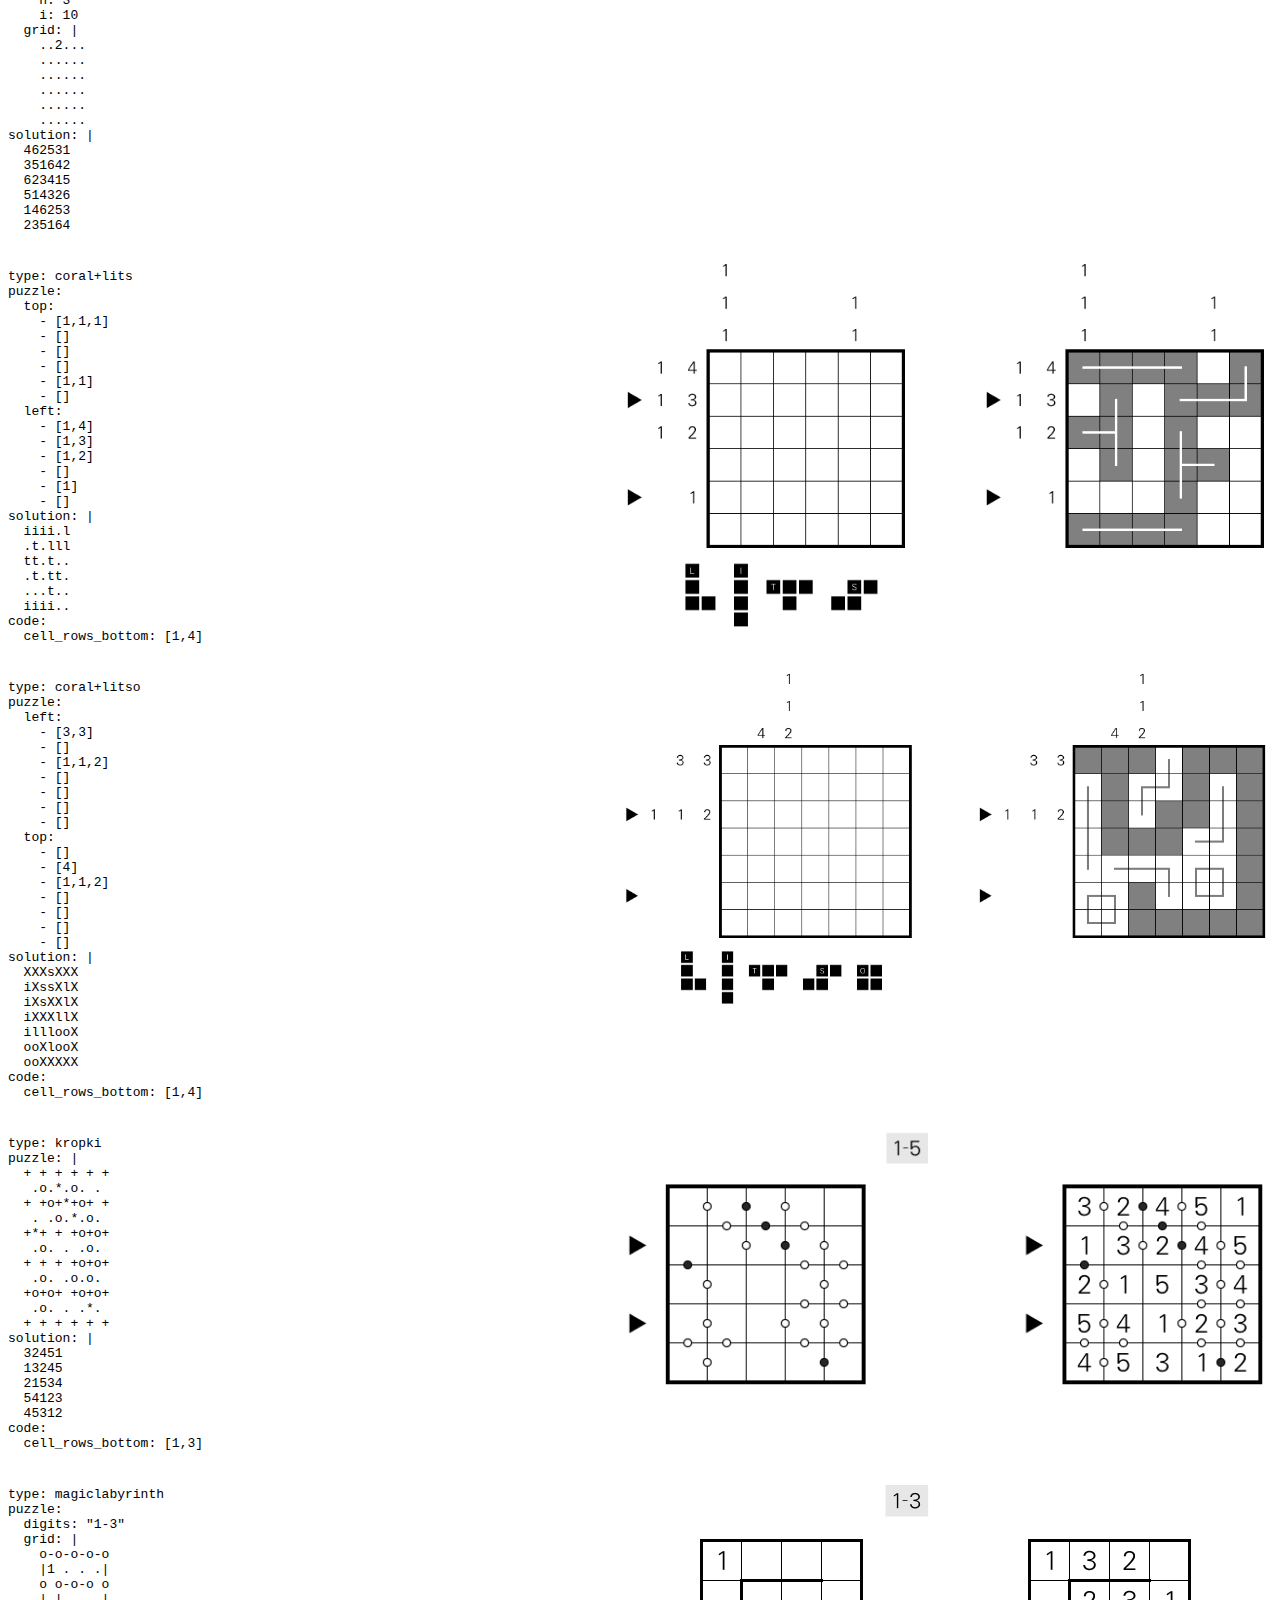
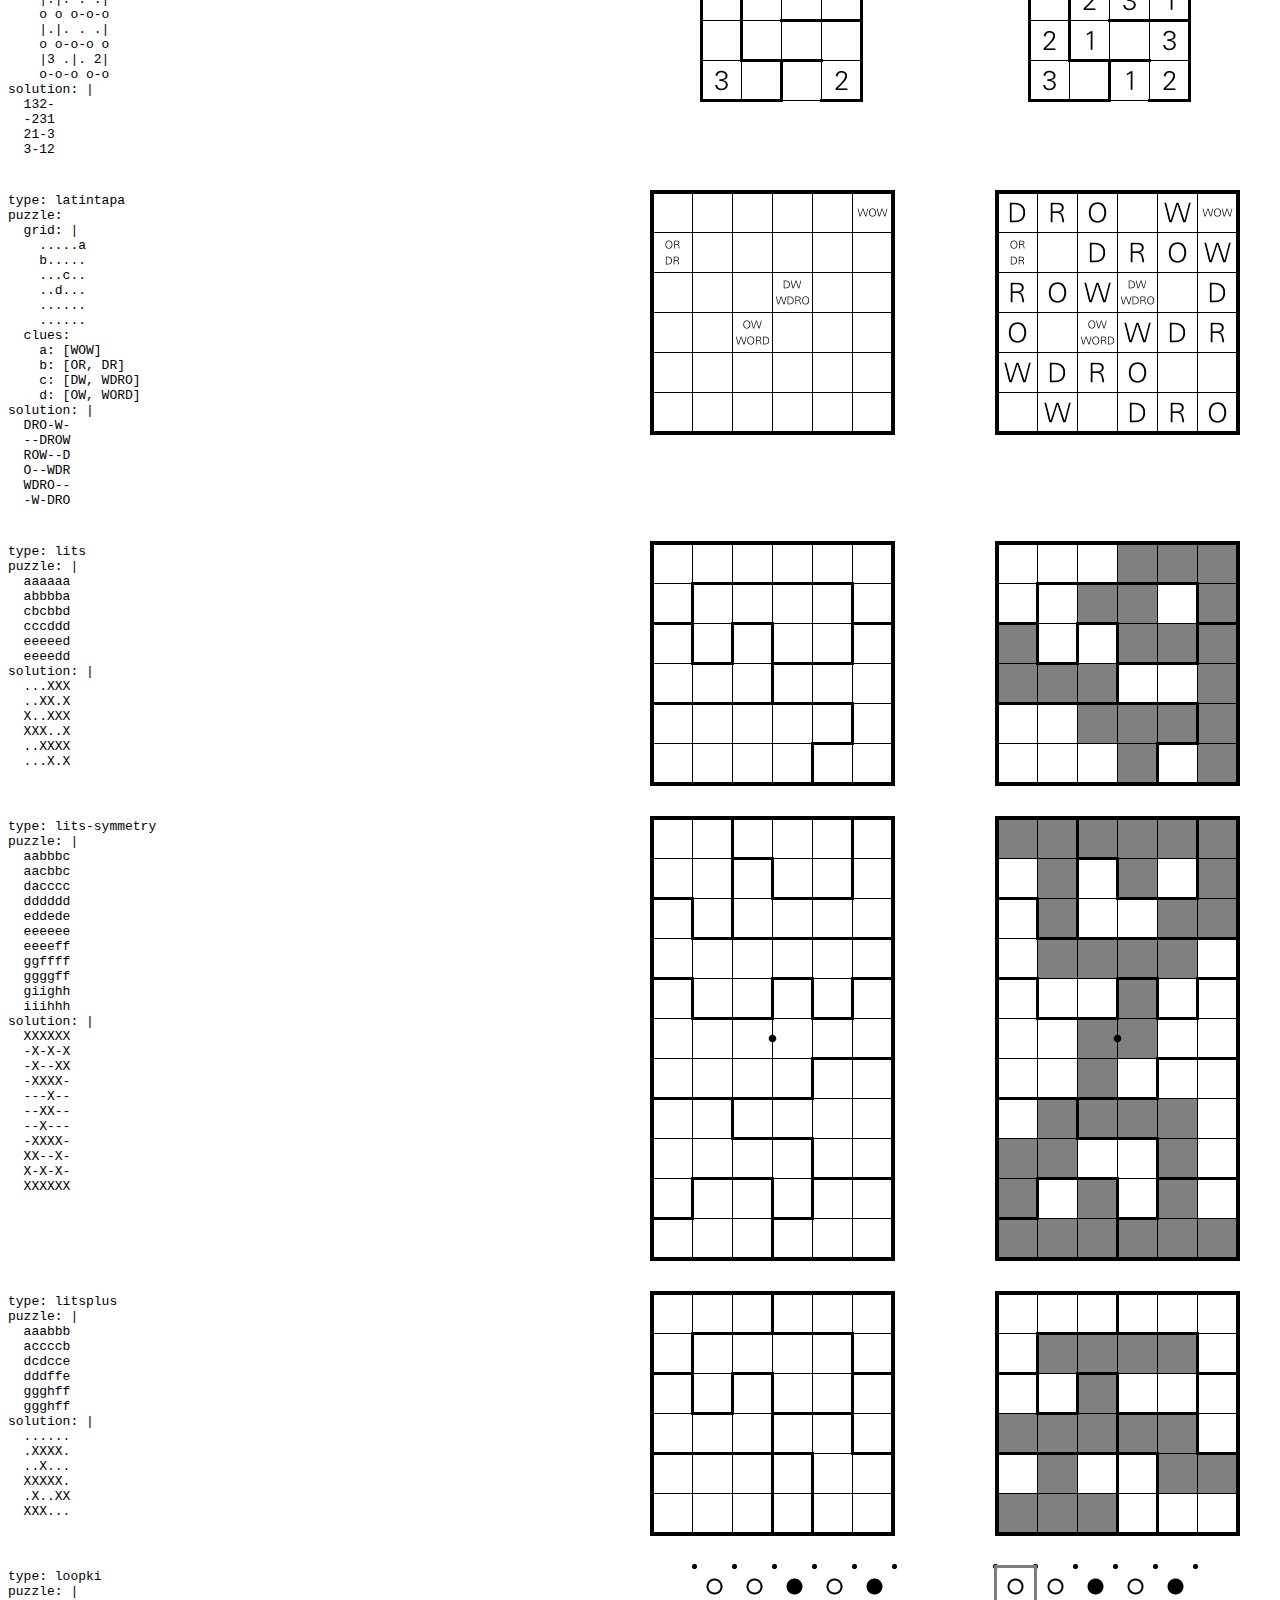
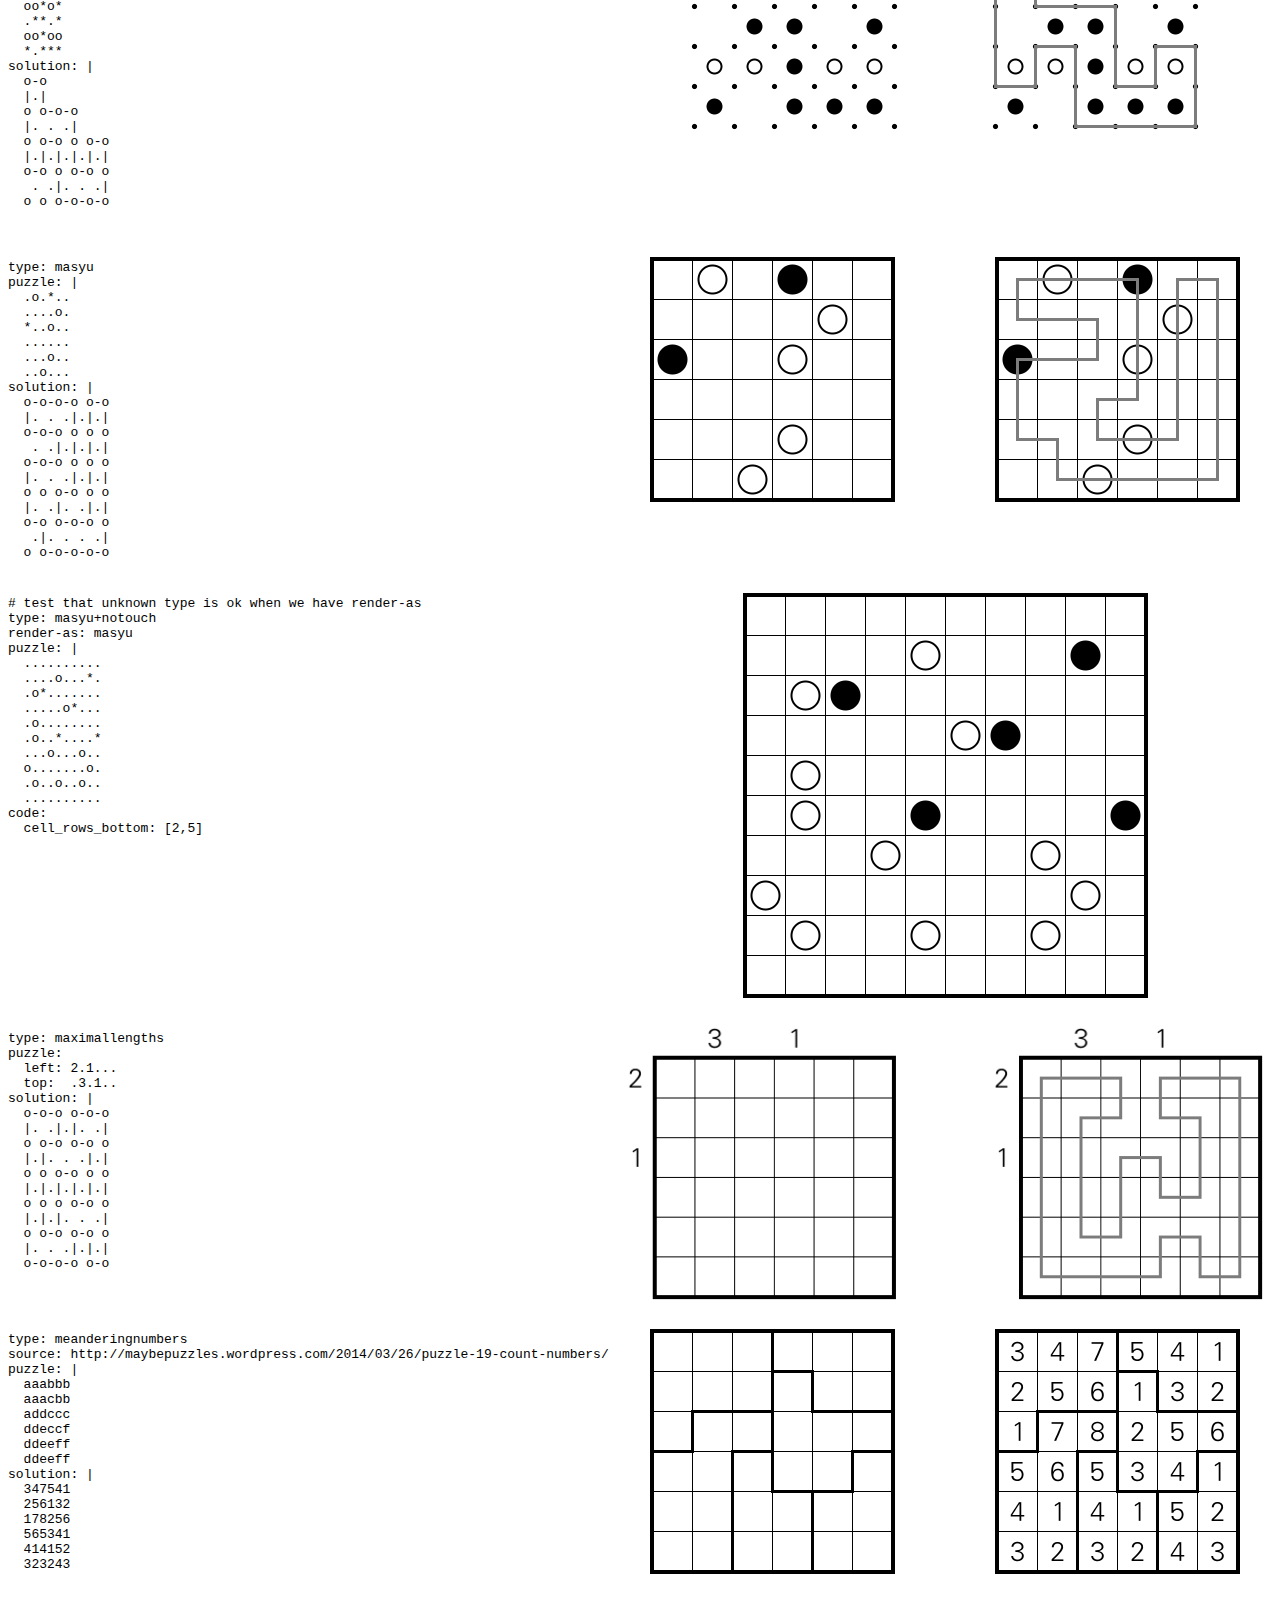
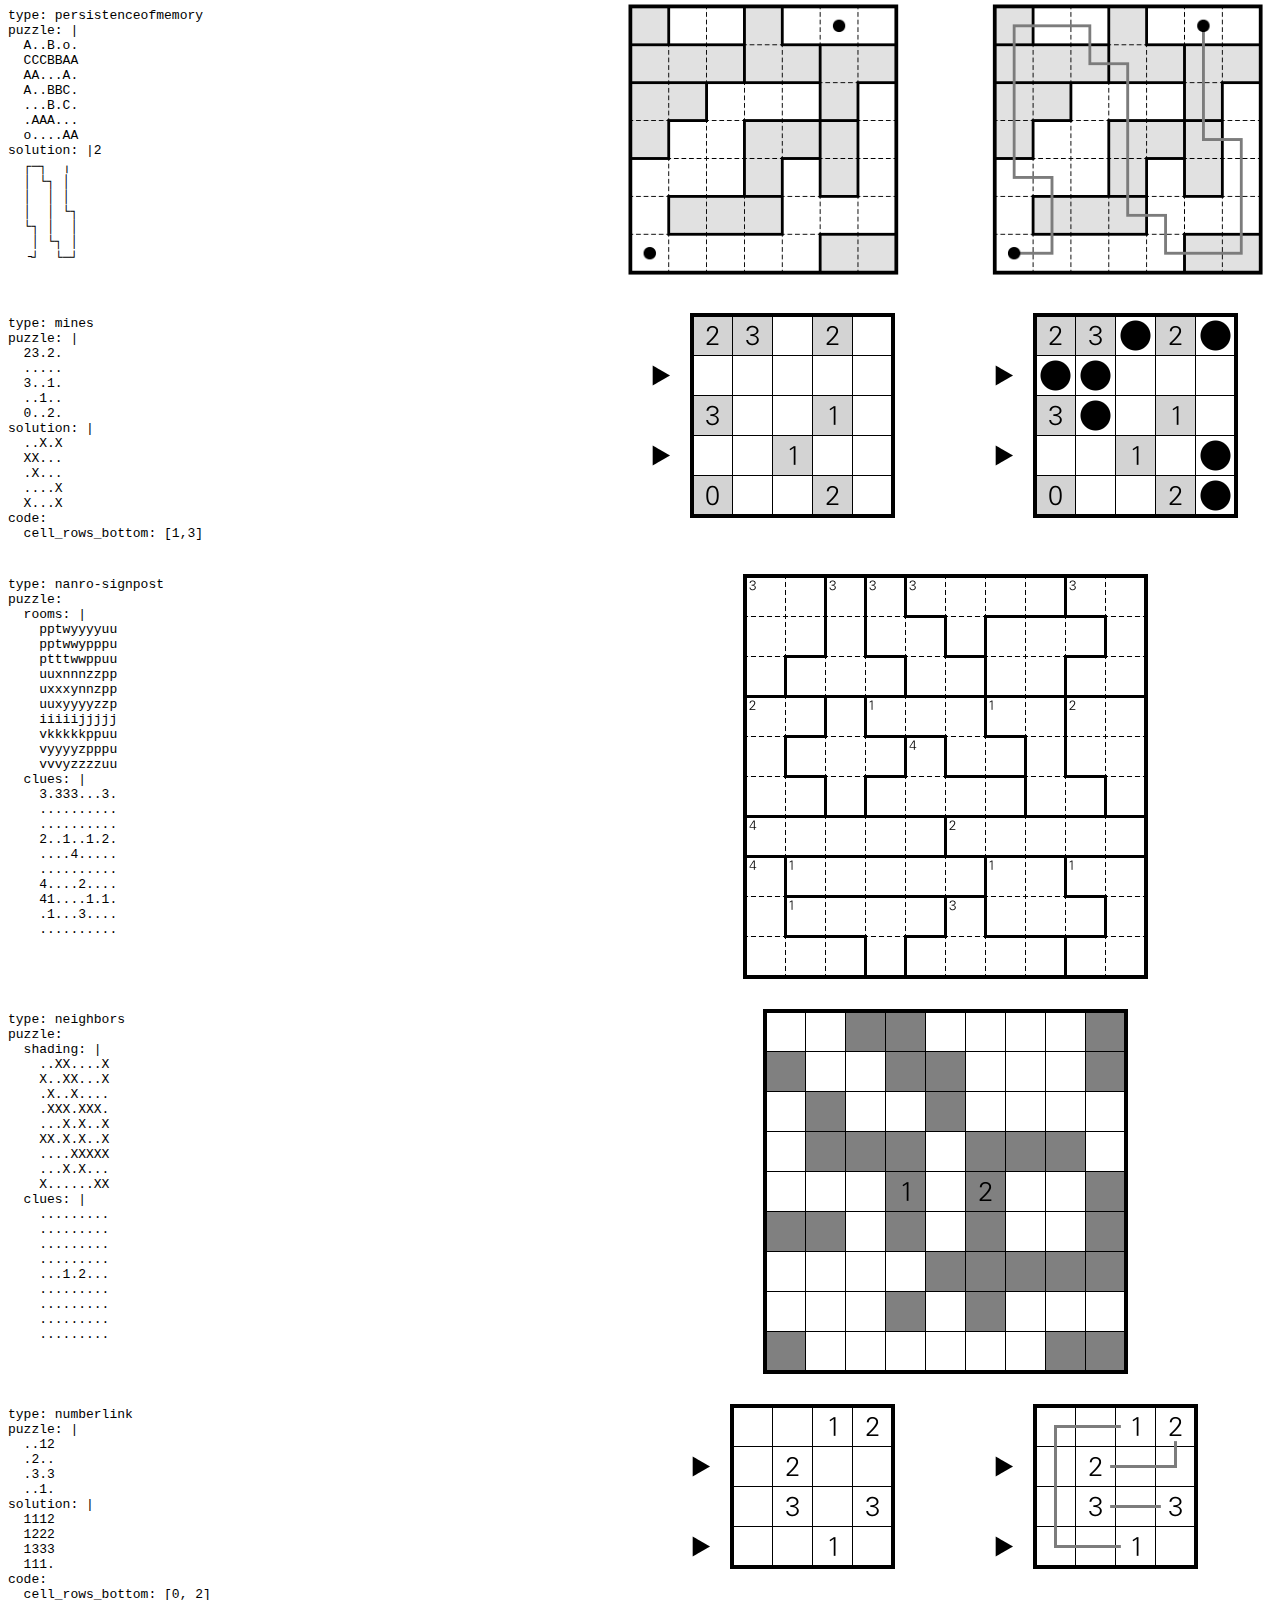
==== commit 969f9b70: "no iframes" ====
--- a/tests/examples/examples.html
+++ b/tests/examples/examples.html
@@ -1,8 +1,8 @@
 <html>
 <style>
 body {
-	display: grid;
-	grid-template-columns: 1fr 2fr;
+        display: grid;
+        grid-template-columns: 1fr 2fr;
         grid-gap: 10px;
 }
 img {
@@ -12,91 +12,1941 @@
 }
 </style>
 <body>
-<iframe src="abctje-example.pzl"></iframe><img src="abctje-example.png" title="abctje-example">
-<iframe src="afternoonskyscrapers-example.pzl"></iframe><img src="afternoonskyscrapers-example.png" title="afternoonskyscrapers-example">
-<iframe src="angleloop-example.pzl"></iframe><img src="angleloop-example.png" title="angleloop-example">
-<iframe src="angler-example.pzl"></iframe><img src="angler-example.png" title="angler-example">
-<iframe src="baca-example.pzl"></iframe><img src="baca-example.png" title="baca-example">
-<iframe src="bahnhof-example.pzl"></iframe><img src="bahnhof-example.png" title="bahnhof-example">
-<iframe src="blackoutdomino-example.pzl"></iframe><img src="blackoutdomino-example.png" title="blackoutdomino-example">
-<iframe src="boxof2or3.pzl"></iframe><img src="boxof2or3.png" title="boxof2or3">
-<iframe src="buchstabensalat-example.pzl"></iframe><img src="buchstabensalat-example.png" title="buchstabensalat-example">
-<iframe src="cave-example.pzl"></iframe><img src="cave-example.png" title="cave-example">
-<iframe src="checkered-example.pzl"></iframe><img src="checkered-example.png" title="checkered-example">
-<iframe src="color-akari.pzl"></iframe><img src="color-akari.png" title="color-akari">
-<iframe src="compass-example.pzl"></iframe><img src="compass-example.png" title="compass-example">
-<iframe src="coral-example.pzl"></iframe><img src="coral-example.png" title="coral-example">
-<iframe src="countryroad-example.pzl"></iframe><img src="countryroad-example.png" title="countryroad-example">
-<iframe src="curvedata-example.pzl"></iframe><img src="curvedata-example.png" title="curvedata-example">
-<iframe src="domino-example.pzl"></iframe><img src="domino-example.png" title="domino-example">
-<iframe src="domino-pillen-example.pzl"></iframe><img src="domino-pillen-example.png" title="domino-pillen-example">
-<iframe src="doppelblock-example.pzl"></iframe><img src="doppelblock-example.png" title="doppelblock-example">
-<iframe src="doubleback-example.pzl"></iframe><img src="doubleback-example.png" title="doubleback-example">
-<iframe src="fillomino-example.pzl"></iframe><img src="fillomino-example.png" title="fillomino-example">
-<iframe src="fillominoloop-example.pzl"></iframe><img src="fillominoloop-example.png" title="fillominoloop-example">
-<iframe src="galaxies-example.pzl"></iframe><img src="galaxies-example.png" title="galaxies-example">
-<iframe src="geradeweg-example.pzl"></iframe><img src="geradeweg-example.png" title="geradeweg-example">
-<iframe src="greaterwall.pzl"></iframe><img src="greaterwall.png" title="greaterwall">
-<iframe src="heyawake-example.pzl"></iframe><img src="heyawake-example.png" title="heyawake-example">
-<iframe src="horse-snake.pzl"></iframe><img src="horse-snake.png" title="horse-snake">
-<iframe src="illum-example.pzl"></iframe><img src="illum-example.png" title="illum-example">
-<iframe src="japanischesummen-example.pzl"></iframe><img src="japanischesummen-example.png" title="japanischesummen-example">
-<iframe src="killer-example.pzl"></iframe><img src="killer-example.png" title="killer-example">
-<iframe src="korallelits-example.pzl"></iframe><img src="korallelits-example.png" title="korallelits-example">
-<iframe src="korallelitso-example.pzl"></iframe><img src="korallelitso-example.png" title="korallelitso-example">
-<iframe src="kropki-example.pzl"></iframe><img src="kropki-example.png" title="kropki-example">
-<iframe src="labyrinth-example.pzl"></iframe><img src="labyrinth-example.png" title="labyrinth-example">
-<iframe src="latintapa-example.pzl"></iframe><img src="latintapa-example.png" title="latintapa-example">
-<iframe src="lits-example.pzl"></iframe><img src="lits-example.png" title="lits-example">
-<iframe src="lits-symmetry-example.pzl"></iframe><img src="lits-symmetry-example.png" title="lits-symmetry-example">
-<iframe src="litsplus-example.pzl"></iframe><img src="litsplus-example.png" title="litsplus-example">
-<iframe src="loopki-example.pzl"></iframe><img src="loopki-example.png" title="loopki-example">
-<iframe src="masyu-example.pzl"></iframe><img src="masyu-example.png" title="masyu-example">
-<iframe src="masyu-notouch.pzl"></iframe><img src="masyu-notouch.png" title="masyu-notouch">
-<iframe src="maximal-lengths-example.pzl"></iframe><img src="maximal-lengths-example.png" title="maximal-lengths-example">
-<iframe src="meanderingnumbers-example.pzl"></iframe><img src="meanderingnumbers-example.png" title="meanderingnumbers-example">
-<iframe src="memory-example.pzl"></iframe><img src="memory-example.png" title="memory-example">
-<iframe src="mines-example.pzl"></iframe><img src="mines-example.png" title="mines-example">
-<iframe src="nanro-signpost.pzl"></iframe><img src="nanro-signpost.png" title="nanro-signpost">
-<iframe src="neighbors.pzl"></iframe><img src="neighbors.png" title="neighbors">
-<iframe src="numberlink-example.pzl"></iframe><img src="numberlink-example.png" title="numberlink-example">
-<iframe src="nurikabe-example.pzl"></iframe><img src="nurikabe-example.png" title="nurikabe-example">
-<iframe src="pentomino-borders.pzl"></iframe><img src="pentomino-borders.png" title="pentomino-borders">
-<iframe src="pentominous-example.pzl"></iframe><img src="pentominous-example.png" title="pentominous-example">
-<iframe src="pentopia.pzl"></iframe><img src="pentopia.png" title="pentopia">
-<iframe src="pentopipes-example.pzl"></iframe><img src="pentopipes-example.png" title="pentopipes-example">
-<iframe src="pentosums-example.pzl"></iframe><img src="pentosums-example.png" title="pentosums-example">
-<iframe src="primeplace-example.pzl"></iframe><img src="primeplace-example.png" title="primeplace-example">
-<iframe src="pyramid-example.pzl"></iframe><img src="pyramid-example.png" title="pyramid-example">
-<iframe src="pyramid-kropki-example.pzl"></iframe><img src="pyramid-kropki-example.png" title="pyramid-kropki-example">
-<iframe src="render-as.pzl"></iframe><img src="render-as.png" title="render-as">
-<iframe src="scrabble-example.pzl"></iframe><img src="scrabble-example.png" title="scrabble-example">
-<iframe src="shikaku-example.pzl"></iframe><img src="shikaku-example.png" title="shikaku-example">
-<iframe src="skyscraper-tightfit-example.pzl"></iframe><img src="skyscraper-tightfit-example.png" title="skyscraper-tightfit-example">
-<iframe src="skyscrapers-doppelstern-example.pzl"></iframe><img src="skyscrapers-doppelstern-example.png" title="skyscrapers-doppelstern-example">
-<iframe src="skyscrapers-example.pzl"></iframe><img src="skyscrapers-example.png" title="skyscrapers-example">
-<iframe src="skyscrapers-fraction-example.pzl"></iframe><img src="skyscrapers-fraction-example.png" title="skyscrapers-fraction-example">
-<iframe src="slalom-example.pzl"></iframe><img src="slalom-example.png" title="slalom-example">
-<iframe src="slitherlink-example.pzl"></iframe><img src="slitherlink-example.png" title="slitherlink-example">
-<iframe src="slitherlink-liar-example.pzl"></iframe><img src="slitherlink-liar-example.png" title="slitherlink-liar-example">
-<iframe src="slitherlink-multi-example.pzl"></iframe><img src="slitherlink-multi-example.png" title="slitherlink-multi-example">
-<iframe src="slovaksums-example.pzl"></iframe><img src="slovaksums-example.png" title="slovaksums-example">
-<iframe src="snake-example.pzl"></iframe><img src="snake-example.png" title="snake-example">
-<iframe src="solution-code-example.pzl"></iframe><img src="solution-code-example.png" title="solution-code-example">
-<iframe src="solution-code-oneside-example.pzl"></iframe><img src="solution-code-oneside-example.png" title="solution-code-oneside-example">
-<iframe src="starbattle-example.pzl"></iframe><img src="starbattle-example.png" title="starbattle-example">
-<iframe src="starwars.pzl"></iframe><img src="starwars.png" title="starwars">
-<iframe src="statue-park-example.pzl"></iframe><img src="statue-park-example.png" title="statue-park-example">
-<iframe src="sudoku-doppelblock-example.pzl"></iframe><img src="sudoku-doppelblock-example.png" title="sudoku-doppelblock-example">
-<iframe src="sudoku-example.pzl"></iframe><img src="sudoku-example.png" title="sudoku-example">
-<iframe src="sudoku-thermo-example.pzl"></iframe><img src="sudoku-thermo-example.png" title="sudoku-thermo-example">
-<iframe src="summon-example.pzl"></iframe><img src="summon-example.png" title="summon-example">
-<iframe src="tapa-cave-example.pzl"></iframe><img src="tapa-cave-example.png" title="tapa-cave-example">
-<iframe src="tapa-example.pzl"></iframe><img src="tapa-example.png" title="tapa-example">
-<iframe src="tents-example.pzl"></iframe><img src="tents-example.png" title="tents-example">
-<iframe src="tomtom.pzl"></iframe><img src="tomtom.png" title="tomtom">
-<iframe src="turning-fences-example.pzl"></iframe><img src="turning-fences-example.png" title="turning-fences-example">
-<iframe src="twilighttapa-example.pzl"></iframe><img src="twilighttapa-example.png" title="twilighttapa-example">
-<iframe src="wordloop-example.pzl"></iframe><img src="wordloop-example.png" title="wordloop-example">
-<iframe src="wordsearch-example.pzl"></iframe><img src="wordsearch-example.png" title="wordsearch-example">
-<iframe src="wormhole.pzl"></iframe><img src="wormhole.png" title="wormhole">
+<pre>
+type: abctje
+puzzle:
+  numbers: 1-6
+  clues:
+  - BEISPIEL: 24
+  - LIBELLE: 25
+  - EIS: 8
+solution:
+  - 1: E
+  - 2: I
+  - 3: B
+  - 4: P
+  - 5: S
+  - 6: L
+</pre>
+<img src="abctje-example.png" title="abctje-example">
+<pre>
+type: afternoonskyscrapers
+puzzle: |
+  o o o o o o o
+   .|. . .|.|.
+  o o-o-o o-o-o
+   . . .|. .|.
+  o-o o o-o o-o
+   .|. . .|. .
+  o-o-o o o o o
+   .|.|. .|. .
+  o o-o-o o-o-o
+   . .|.|. . .
+  o-o o-o-o o o
+   .|. .|.|. .
+  o o o o o o o
+solution: |
+  423651
+  145362
+  214536
+  651423
+  362145
+  536214
+</pre>
+<img src="afternoonskyscrapers-example.png" title="afternoonskyscrapers-example">
+<pre>
+type: angleloop
+puzzle: |
+  ..3..3
+  4.....
+  ..4.5.
+  .5.3..
+  ...5..
+  ..3..3
+solution: |
+  ..a..d
+  j.....
+  ..b.c.
+  .i.h..
+  ...f..
+  ..g..e
+</pre>
+<img src="angleloop-example.png" title="angleloop-example">
+<pre>
+type: anglers
+puzzle: |2
+   ----
+  -....4
+  7.**.-
+  -...*-
+  -....-
+   --3-
+solution: |
+  .┌──
+  ┐**.
+  │┌┘*
+  └┘┌┘
+code:
+  cell_rows_bottom: [1,2]
+</pre>
+<img src="angler-example.png" title="angler-example">
+<pre>
+type: baca
+puzzle:
+  grid: |
+    A..B.
+    .A..B
+    ..B..
+    C..C.
+    .A..C
+  outside:
+    left:   [[], [], [1,1], [], []]
+    top:    [[], [1,1], [], [], [2]]
+    right:  ---C-
+    bottom: -AC--
+solution: |
+  ABXXC
+  CXAXB
+  XCXBA
+  XABCX
+  BXCAX
+code:
+  cell_rows_bottom: [1,3]
+</pre>
+<img src="baca-example.png" title="baca-example">
+<pre>
+type: bahnhof
+source: http://wiki.logic-masters.de/index.php?title=Bahnhöfe/de
+puzzle: |
+  ........
+  .1..+...
+  ........
+  ......3.
+  ..+2.4..
+  ........
+solution: |
+  o-o o-o o-o-o-o
+  |.|.|.|.|. . .|
+  o o o o-o-o-o o
+  |.|.|. .|. .|.|
+  o o o-o o-o o o
+  |.|. .|. .|.|.|
+  o o-o o-o o o o
+  |. .|. .|.|.|.|
+  o o-o-o-o o o o
+  |.|.|. . .|.|.|
+  o-o o-o-o-o o-o
+
+</pre>
+<img src="bahnhof-example.png" title="bahnhof-example">
+<pre>
+type: blackout-dominos
+puzzle:
+  digits: 1-4
+  grid: |2
+      4   
+      ....
+       .3
+    ......
+    ..2. .
+    1...
+solution:
+  values: |2
+      4
+      3332
+       33
+    444X11
+    4X22 1
+    1122  
+  dominos: |2
+      a
+      abcc
+       bd
+    eefXdg
+    hXfi g
+    hjji
+code:
+  cell_rows_bottom: [1,2]
+</pre>
+<img src="blackoutdomino-example.png" title="blackoutdomino-example">
+<pre>
+type: boxof2or3
+puzzle: |
+  *-*-*-*-*
+  | | | | |
+  *-*-*-*-*
+  | | |
+  *-o-o-o-*
+      | | |
+  *-*-*-*-*
+  | | | | |
+  o-*-*-*-*
+solution: |
+  22332
+  33232
+  3-2-3
+  22323
+  -3323
+</pre>
+<img src="boxof2or3.png" title="boxof2or3">
+<pre>
+type: buchstabensalat
+puzzle:
+  letters: A-C
+  top:    ..A.A
+  left:   CCC.B
+  bottom: ..B..
+  right:  .AA..
+solution: |
+  CBA..
+  ..CBA
+  .CBA.
+  A..CB
+  BA..C
+code:
+  cell_rows_bottom: [1,3]
+
+</pre>
+<img src="buchstabensalat-example.png" title="buchstabensalat-example">
+<pre>
+type: cave
+puzzle: |
+  9....
+  ....2
+  ..5..
+  5....
+  ....5
+solution: |
+  -----
+  ---X-
+  ---XX
+  -XXXX
+  -----
+
+</pre>
+<img src="cave-example.png" title="cave-example">
+<pre>
+type: fillomino-checkered
+puzzle: |
+  31..
+  ....
+  ....
+  ..24
+solution: |
+  3122
+  3344
+  4424
+  4424
+code:
+  cell_rows_bottom: [1,2]
+</pre>
+<img src="checkered-example.png" title="checkered-example">
+<pre>
+type: color-akari
+puzzle: |
+  Y...Y...C
+  ..M...C..
+  ...Y.M...
+  M........
+  .R.....G.
+  ........X
+  ...C.Y...
+  ..Y...C..
+  B...M...M
+solution: |
+  ...G..G..
+  R....B..B
+  ..R.R.B..
+  .....R...
+  .........
+  ...G.....
+  B.......R
+  .R...G.G.
+  ...B..B..
+</pre>
+<img src="color-akari.png" title="color-akari">
+<pre>
+type: compass
+puzzle:
+  grid: |
+    .....
+    .a.b.
+    .....
+    .c.d.
+    .....
+  clues:
+    a: 2 1 . 2
+    b: . 4 2 .
+    c: . 3 4 .
+    d: . . 1 .
+solution: |
+  aabbb
+  aaabb
+  ccccb
+  cdccb
+  cdddd
+</pre>
+<img src="compass-example.png" title="compass-example">
+<pre>
+type: coral
+source: http://wiki.logic-masters.de/index.php?title=Koralle
+puzzle:
+  left: [[1,2],[1,2],[1,2],[4],[1,1]]
+  top:  [[1,1],[4],[2],[3],[2,2]]
+solution: |
+  XX..X
+  .X.XX
+  XX.X.
+  .XXXX
+  ..X.X
+
+</pre>
+<img src="coral-example.png" title="coral-example">
+<pre>
+type: country-road
+puzzle:
+  rooms: |
+    abbbb
+    ccddd
+    cceed
+    fffgg
+    fffgg
+  clues: |
+    .3...
+    3....
+    .....
+    ...2.
+    .....
+solution: |
+  o-o-o-o
+  |. . .|
+  o-o o o-o
+   .|. . .|
+  o o o-o o
+   .|.|.|.|
+  o-o o o-o
+  |. .|. . 
+  o-o-o
+code:
+  cell_rows_bottom: [2,3]
+</pre>
+<img src="countryroad-example.png" title="countryroad-example">
+<pre>
+type: curvedata
+puzzle:
+  grid: |
+    ....
+    ..a.
+    .b..
+    ....
+  clues:
+    a: |
+      o-o o
+        | |
+        o-o
+    b: |
+      o-o-o
+          |
+      o-o o
+      |   |
+      o-o-o
+solution: |
+  o-o-o o
+      | |
+  o-o o-o
+  |      
+  o o-o-o
+  |     |
+  o-o-o-o
+</pre>
+<img src="curvedata-example.png" title="curvedata-example">
+<pre>
+type: dominos
+puzzle:
+  digits: 1-3
+  grid: |
+    1221
+    3231
+    3213
+solution: |
+  aabc
+  debc
+  deff
+
+</pre>
+<img src="domino-example.png" title="domino-example">
+<pre>
+type: domino-pillen
+author: silke
+puzzle:
+  digits: 1-3
+  pills:  4-6
+  grid: |
+    3321133
+    3221122
+    1111132
+solution: |
+  aabCCCd
+  efbGGGd
+  efhhIII
+
+</pre>
+<img src="domino-pillen-example.png" title="domino-pillen-example">
+<pre>
+type: doppelblock
+puzzle:
+  top: [-,6,-,3,4]
+  left: [-,1,0,-,-]
+solution: |
+  3X21X
+  X1X23
+  23XX1
+  X213X
+  1X3X2
+code:
+  cell_rows_bottom: [2,4]
+</pre>
+<img src="doppelblock-example.png" title="doppelblock-example">
+<pre>
+type: doubleback
+puzzle: |
+  aaaabc
+  aaaabc
+  ddeebc
+  ddffbc
+  ggffhc
+  ggiihc
+solution: |
+  o-o-o-o o-o
+  |. . .|.|.|
+  o o-o o o o
+  |.|.|.|.|.|
+  o o o o-o o
+  |.|.|. . .|
+  o o o-o o-o
+  |.|. .|.|. 
+  o o-o o o-o
+  |. .|.|. .|
+  o-o-o o-o-o
+
+</pre>
+<img src="doubleback-example.png" title="doubleback-example">
+<pre>
+type: fillomino
+puzzle: |
+  1.2
+  2.1
+  ...
+solution: |
+  122
+  231
+  233
+
+</pre>
+<img src="fillomino-example.png" title="fillomino-example">
+<pre>
+type: fillomino-loop
+puzzle: |
+  .2.4
+  2...
+  ....
+  5...
+solution:
+  grid: |
+    1224
+    2554
+    2524
+    5524
+  loop: |
+    o-o-o-o
+    |. . .|
+    o o-o o
+    |.|.|.|
+    o o o o
+    |.|.|.|
+    o-o o-o
+code:
+  cell_rows_bottom: [1,2]
+</pre>
+<img src="fillominoloop-example.png" title="fillominoloop-example">
+<pre>
+type: galaxies
+puzzle: |
+  . . . . . .
+       o  
+  . . . . . .
+    o  o
+  . . . . . .
+  
+  . . o . .o.
+  
+  . . . . . .
+       o
+  . . . . . .
+solution: |
+  aaaaa
+  bbcde
+  dddde
+  dddde
+  dfffe
+</pre>
+<img src="galaxies-example.png" title="galaxies-example">
+<pre>
+type: geradeweg
+puzzle: |
+  .....
+  .211.
+  ..2..
+  3...4
+  .....
+solution: |
+  o-o o-o-o
+  |.|.|. .|
+  o o o-o o
+  |.|. .|.|
+  o o-o-o o
+  |. . . .|
+  o-o-o-o o
+   . . .|.|
+  o o o o-o
+</pre>
+<img src="geradeweg-example.png" title="geradeweg-example">
+<pre>
+type: greaterwall
+puzzle:
+  rows: |
+    .<.
+    .<. .
+    . .
+    . . . .
+    . . . .
+    . .>.
+    .>. .
+     
+  columns: |
+    .<.
+    . . .
+    . .
+    . . . .
+    . . . .
+    . .>.
+    .>. .
+     
+</pre>
+<img src="greaterwall.png" title="greaterwall">
+<pre>
+type: heyawake
+puzzle:
+  rooms: |
+    aabcc
+    ddbee
+    ddffg
+    ddffg
+    hhffg
+  clues: |
+    .....
+    3....
+    ....1
+    .....
+    .....
+solution: |
+  ...X.
+  .X...
+  X...X
+  .X...
+  ...X.
+
+</pre>
+<img src="heyawake-example.png" title="heyawake-example">
+<pre>
+type: horsesnake
+puzzle: |
+  ........
+  ........
+  ........
+  ...55...
+  ...76...
+  ........
+  ........
+  o......o
+</pre>
+<img src="horse-snake.png" title="horse-snake">
+<pre>
+type: illumination
+puzzle:
+  left: ["1",-,-,"0"]
+  top: [-,"1",-,-]
+  right: [-,-,"1","1/2"]
+  bottom: ["2",-,"2",-]
+solution: |
+  . . . . .
+  
+  .-.-. o .
+  
+  . o o . .
+        |  
+  .-. . .-.
+      |
+  . . . . .
+
+</pre>
+<img src="illum-example.png" title="illum-example">
+<pre>
+type: japanesesums
+puzzle:
+  digits: 1-3
+  left: [[],[],[3,1],[3,3]]
+  top:  [[],[1,2],[3],[3,3]]
+solution: |
+  X1X2
+  XX21
+  3X1X
+  12X3
+code:
+  cell_rows_bottom: [2,3]
+
+</pre>
+<img src="japanischesummen-example.png" title="japanischesummen-example">
+<pre>
+type: killersudoku
+puzzle:
+  cages: |
+    ab.cc.
+    abd...
+    .dd..e
+    f....e
+    fg.h..
+    .g.hii
+  clues:
+    a: 7
+    b: 11
+    c: 8
+    d: 6
+    e: 11
+    f: 6
+    g: 7
+    h: 3
+    i: 10
+  grid: |
+    ..2...
+    ......
+    ......
+    ......
+    ......
+    ......
+solution: |
+  462531
+  351642
+  623415
+  514326
+  146253
+  235164
+</pre>
+<img src="killer-example.png" title="killer-example">
+<pre>
+type: coral+lits
+puzzle:
+  top:
+    - [1,1,1]
+    - []
+    - []
+    - []
+    - [1,1]
+    - []
+  left:
+    - [1,4]
+    - [1,3]
+    - [1,2]
+    - []
+    - [1]
+    - []
+solution: |
+  iiii.l
+  .t.lll
+  tt.t..
+  .t.tt.
+  ...t..
+  iiii..
+code:
+  cell_rows_bottom: [1,4]
+</pre>
+<img src="korallelits-example.png" title="korallelits-example">
+<pre>
+type: coral+litso
+puzzle:
+  left:
+    - [3,3]
+    - []
+    - [1,1,2]
+    - []
+    - []
+    - []
+    - []
+  top:
+    - []
+    - [4]
+    - [1,1,2]
+    - []
+    - []
+    - []
+    - []
+solution: |
+  XXXsXXX
+  iXssXlX
+  iXsXXlX
+  iXXXllX
+  illlooX
+  ooXlooX
+  ooXXXXX
+code:
+  cell_rows_bottom: [1,4]
+</pre>
+<img src="korallelitso-example.png" title="korallelitso-example">
+<pre>
+type: kropki
+puzzle: |
+  + + + + + +
+   .o.*.o. .
+  + +o+*+o+ +
+   . .o.*.o.
+  +*+ + +o+o+
+   .o. . .o.
+  + + + +o+o+
+   .o. .o.o.
+  +o+o+ +o+o+
+   .o. . .*.
+  + + + + + +
+solution: |
+  32451
+  13245
+  21534
+  54123
+  45312
+code:
+  cell_rows_bottom: [1,3]
+</pre>
+<img src="kropki-example.png" title="kropki-example">
+<pre>
+type: magiclabyrinth
+puzzle:
+  digits: "1-3"
+  grid: |
+    o-o-o-o-o
+    |1 . . .|
+    o o-o-o o
+    |.|. . .|
+    o o o-o-o
+    |.|. . .|
+    o o-o-o o
+    |3 .|. 2|
+    o-o-o o-o
+solution: |
+  132-
+  -231
+  21-3
+  3-12
+</pre>
+<img src="labyrinth-example.png" title="labyrinth-example">
+<pre>
+type: latintapa
+puzzle:
+  grid: |
+    .....a
+    b.....
+    ...c..
+    ..d...
+    ......
+    ......
+  clues:
+    a: [WOW]
+    b: [OR, DR]
+    c: [DW, WDRO]
+    d: [OW, WORD]
+solution: |
+  DRO-W-
+  --DROW
+  ROW--D
+  O--WDR
+  WDRO--
+  -W-DRO
+</pre>
+<img src="latintapa-example.png" title="latintapa-example">
+<pre>
+type: lits
+puzzle: |
+  aaaaaa
+  abbbba
+  cbcbbd
+  cccddd
+  eeeeed
+  eeeedd
+solution: |
+  ...XXX
+  ..XX.X
+  X..XXX
+  XXX..X
+  ..XXXX
+  ...X.X
+</pre>
+<img src="lits-example.png" title="lits-example">
+<pre>
+type: lits-symmetry
+puzzle: |
+  aabbbc
+  aacbbc
+  dacccc
+  dddddd
+  eddede
+  eeeeee
+  eeeeff
+  ggffff
+  ggggff
+  giighh
+  iiihhh
+solution: |
+  XXXXXX
+  -X-X-X
+  -X--XX
+  -XXXX-
+  ---X--
+  --XX--
+  --X---
+  -XXXX-
+  XX--X-
+  X-X-X-
+  XXXXXX
+</pre>
+<img src="lits-symmetry-example.png" title="lits-symmetry-example">
+<pre>
+type: litsplus
+puzzle: |
+  aaabbb
+  accccb
+  dcdcce
+  dddffe
+  ggghff
+  ggghff
+solution: |
+  ......
+  .XXXX.
+  ..X...
+  XXXXX.
+  .X..XX
+  XXX...
+</pre>
+<img src="litsplus-example.png" title="litsplus-example">
+<pre>
+type: loopki
+puzzle: |
+  oo*o*
+  .**.*
+  oo*oo
+  *.***
+solution: |
+  o-o
+  |.|
+  o o-o-o
+  |. . .|
+  o o-o o o-o
+  |.|.|.|.|.|
+  o-o o o-o o
+   . .|. . .|
+  o o o-o-o-o
+
+</pre>
+<img src="loopki-example.png" title="loopki-example">
+<pre>
+type: masyu
+puzzle: |
+  .o.*..
+  ....o.
+  *..o..
+  ......
+  ...o..
+  ..o...
+solution: |
+  o-o-o-o o-o
+  |. . .|.|.|
+  o-o-o o o o
+   . .|.|.|.|
+  o-o-o o o o
+  |. . .|.|.|
+  o o o-o o o
+  |. .|. .|.|
+  o-o o-o-o o
+   .|. . . .|
+  o o-o-o-o-o
+</pre>
+<img src="masyu-example.png" title="masyu-example">
+<pre>
+# test that unknown type is ok when we have render-as
+type: masyu+notouch
+render-as: masyu
+puzzle: |
+  ..........
+  ....o...*.
+  .o*.......
+  .....o*...
+  .o........
+  .o..*....*
+  ...o...o..
+  o.......o.
+  .o..o..o..
+  ..........
+code:
+  cell_rows_bottom: [2,5]
+</pre>
+<img src="masyu-notouch.png" title="masyu-notouch">
+<pre>
+type: maximallengths
+puzzle:
+  left: 2.1...
+  top:  .3.1..
+solution: |
+  o-o-o o-o-o
+  |. .|.|. .|
+  o o-o o-o o
+  |.|. . .|.|
+  o o o-o o o
+  |.|.|.|.|.|
+  o o o o-o o
+  |.|.|. . .|
+  o o-o o-o o
+  |. . .|.|.|
+  o-o-o-o o-o
+</pre>
+<img src="maximal-lengths-example.png" title="maximal-lengths-example">
+<pre>
+type: meanderingnumbers
+source: http://maybepuzzles.wordpress.com/2014/03/26/puzzle-19-count-numbers/
+puzzle: |
+  aaabbb
+  aaacbb
+  addccc
+  ddeccf
+  ddeeff
+  ddeeff
+solution: |
+  347541
+  256132
+  178256
+  565341
+  414152
+  323243
+</pre>
+<img src="meanderingnumbers-example.png" title="meanderingnumbers-example">
+<pre>
+type: persistenceofmemory
+puzzle: |
+  A..B.o.
+  CCCBBAA
+  AA...A.
+  A..BBC.
+  ...B.C.
+  .AAA...
+  o....AA
+solution: |2
+  ┌─┐  ╷
+  │ └┐ │
+  │  │ │
+  │  │ └┐
+  └┐ │  │
+   │ └┐ │
+  ╶┘  └─┘
+
+</pre>
+<img src="memory-example.png" title="memory-example">
+<pre>
+type: mines
+puzzle: |
+  23.2.
+  .....
+  3..1.
+  ..1..
+  0..2.
+solution: |
+  ..X.X
+  XX...
+  .X...
+  ....X
+  X...X
+code:
+  cell_rows_bottom: [1,3]
+</pre>
+<img src="mines-example.png" title="mines-example">
+<pre>
+type: nanro-signpost
+puzzle:
+  rooms: |
+    pptwyyyyuu
+    pptwwypppu
+    ptttwwppuu
+    uuxnnnzzpp
+    uxxxynnzpp
+    uuxyyyyzzp
+    iiiiijjjjj
+    vkkkkkppuu
+    vyyyyzpppu
+    vvvyzzzzuu
+  clues: |
+    3.333...3.
+    ..........
+    ..........
+    2..1..1.2.
+    ....4.....
+    ..........
+    4....2....
+    41....1.1.
+    .1...3....
+    ..........
+
+</pre>
+<img src="nanro-signpost.png" title="nanro-signpost">
+<pre>
+type: neighbors
+puzzle:
+  shading: |
+    ..XX....X
+    X..XX...X
+    .X..X....
+    .XXX.XXX.
+    ...X.X..X
+    XX.X.X..X
+    ....XXXXX
+    ...X.X...
+    X......XX
+  clues: |
+    .........
+    .........
+    .........
+    .........
+    ...1.2...
+    .........
+    .........
+    .........
+    .........
+</pre>
+<img src="neighbors.png" title="neighbors">
+<pre>
+type: numberlink
+puzzle: |
+  ..12
+  .2..
+  .3.3
+  ..1.
+solution: |
+  1112
+  1222
+  1333
+  111.
+code:
+  cell_rows_bottom: [0, 2]
+  value: "1222,111-"
+
+</pre>
+<img src="numberlink-example.png" title="numberlink-example">
+<pre>
+type: nurikabe
+puzzle: |
+  ..3..
+  ...2.
+  .....
+  .1...
+  ..3..
+solution: |
+  x-3xx
+  x-x2x
+  xxx-x
+  x1xxx
+  xx3--
+</pre>
+<img src="nurikabe-example.png" title="nurikabe-example">
+<pre>
+type: pentominous-borders
+puzzle: |
+  o o o o o o o o o o o
+    
+  o o o-o o-o-o-o-o o o
+      |             
+  o o-o o-o o o-o o o o
+      | |   |   | 
+  o o o o o-o-o o o o o
+    |   |   |   | 
+  o o o-o o o o-o o o o
+    |     |
+  o o-o o o-o-o o o o o
+    |   | |         |
+  o o o-o o o o o o o o
+      |     |       |
+  o o o o o-o-o o-o-o o
+    | | |   |
+  o o o o-o o o o o o o
+    |     |         |
+  o o-o-o o-o o-o-o-o o
+
+  o o o o o o o o o o o
+</pre>
+<img src="pentomino-borders.png" title="pentomino-borders">
+<pre>
+type: pentominous
+puzzle: |
+  .........
+  .........
+  .P.....P.
+  .F.....L.
+  ..V...Y..
+  ..L...F..
+  ...V.V...
+  ....V....
+  .........
+  .........
+solution: |
+  pyyyynnnp
+  ppfynnypp
+  ppffxyypp
+  iffxxxyll
+  ivvvxfyvl
+  illvfffvl
+  ilnvfvvvl
+  ilnnvppuu
+  ulunvpppu
+  uuunvvvuu
+</pre>
+<img src="pentominous-example.png" title="pentominous-example">
+<pre>
+type: pentopia
+puzzle:
+  grid: |
+    ..........
+    ..........
+    ..aa...b..
+    .......b..
+    ..........
+    ..........
+    ..f.......
+    ..e...dc..
+    ..........
+    ..........
+  clues:
+    a: dr
+    b: dl
+    c: urd
+    d: l
+    e: rd
+    f: lu
+</pre>
+<img src="pentopia.png" title="pentopia">
+<pre>
+type: pentomino-pipes
+puzzle: |
+  ..F..
+  .....
+  .Y.V.
+  .....
+  ..V..
+solution: |2
+  . . .-*-.
+      |   |
+  . *-. . .
+    | |   |
+  . .-* *-.
+    |   |  
+  . . . . .
+    |   |  
+  . *-.-. .
+</pre>
+<img src="pentopipes-example.png" title="pentopipes-example">
+<pre>
+type: pentomino-sums
+puzzle:
+  digits:
+    "1-4"
+  top:
+    - [X,X,I]
+    - [I]
+    - [T,U,V]
+    - [X]
+    - [I,X,X]
+  left:
+    - [X,X,I]
+    - [V]
+    - [T,U,V]
+    - [W]
+    - [I,X,X]
+solution:
+  top:
+    - [4,X,6]
+    - [6]
+    - [2,1,3]
+    - [4]
+    - [6,X,4]
+  left:
+    - [4,X,6]
+    - [3]
+    - [2,1,3]
+    - [7]
+    - [6,X,4]
+  grid: |
+    4X231
+    XXX12
+    2X1X3
+    34XXX
+    123X4
+  values:
+    X: 4
+    I: 6
+    T: 2
+    U: 1
+    V: 3
+    W: 7
+code:
+  cell_rows_bottom: [0,2]
+</pre>
+<img src="pentosums-example.png" title="pentosums-example">
+<pre>
+type: primeplace
+source: http://maybepuzzles.wordpress.com/2014/04/20/puzzle-24-prime-place/
+puzzle: |2
+   //.
+  // //
+  /   /
+  ./ /\
+   ./.
+solution: |2
+   124
+  11 32
+  2   3
+  43 12
+   434
+
+</pre>
+<img src="primeplace-example.png" title="primeplace-example">
+<pre>
+type: pyramid
+source:
+puzzle: |
+  G     .
+  W    . .
+  W   . 7 3
+  G  . 1 . .
+  G 1 . . . 3
+solution: |4
+        8
+       4 4
+      3 7 3
+     4 1 8 5
+    1 5 6 2 3
+</pre>
+<img src="pyramid-example.png" title="pyramid-example">
+<pre>
+type: rowkropkipyramid
+puzzle: |
+  G     3
+  G    . .
+  G   . . .
+  W  .o. . .
+  G 1*.*.o.*6
+solution: |4
+        3
+       8 5
+      1 9 4
+     3 2 7 3
+    1 2 4 3 6
+</pre>
+<img src="pyramid-kropki-example.png" title="pyramid-kropki-example">
+<pre>
+# test that render-as overrides the type
+type: lits-symmetry
+render-as: lits
+puzzle: |
+  aabbbc
+  aacbbc
+  dacccc
+  dddddd
+  eddede
+  eeeeee
+  eeeeff
+  ggffff
+  ggggff
+  giighh
+  iiihhh
+</pre>
+<img src="render-as.png" title="render-as">
+<pre>
+type: scrabble
+puzzle:
+  grid: |
+    ....*.
+    ..*...
+    ......
+    *.....
+    ......
+    ..**..
+    ......
+    ......
+  words:
+    [NUT, ENDS, NEST, STEP, STONE, SPORTS]
+solution: |
+  ....N.
+  ..STEP
+  ..T.S.
+  SPORTS
+  ..N...
+  ..ENDS
+  ...U..
+  ...T..
+</pre>
+<img src="scrabble-example.png" title="scrabble-example">
+<pre>
+type: shikaku
+puzzle: |
+  .4.2
+  ....
+  .22.
+  .3.3
+solution: |
+  aabb
+  aacd
+  eecd
+  fffd
+</pre>
+<img src="shikaku-example.png" title="shikaku-example">
+<pre>
+type: skyscrapers-tightfit
+puzzle: |2
+   --2 
+  3/\.-
+  -\.\4
+  -.\/-
+   35- 
+solution: |
+  2/1 4\5  3
+  4\5  3  2\1
+   3  1\2 5/4
+</pre>
+<img src="skyscraper-tightfit-example.png" title="skyscraper-tightfit-example">
+<pre>
+type: skyscrapers-doppelstern
+puzzle:
+  stars:  1
+  top:    [1,-,-,-,-]
+  right:  [-,3,-,-,-]
+  left:   [4,-,4,-,-]
+  bottom: [3,-,-,-,-]
+solution: |
+  *1234
+  43*12
+  1234*
+  3*421
+  241*3
+code:
+  cell_rows_bottom: [0,3]
+</pre>
+<img src="skyscrapers-doppelstern-example.png" title="skyscrapers-doppelstern-example">
+<pre>
+type: skyscrapers
+puzzle:
+  digits: 1-4
+  top:    [3,-,-,-]
+  left:   [-,-,2,-]
+  right:  [2,1,-,4]
+  bottom: [-,-,2,-]
+solution: |
+  2413 
+  1234 
+  3142 
+  4321 
+code:
+  cell_rows_bottom: [1,2]
+</pre>
+<img src="skyscrapers-example.png" title="skyscrapers-example">
+<pre>
+type: skyscrapers-fractional
+puzzle: |2
+   -1-
+  2/..1
+  -./.3
+  -../-
+   --3
+solution: |2
+  3/1 2 4
+  2 4/3 1
+  4 1 2/3
+code:
+  cell_rows_bottom: [0,1]
+</pre>
+<img src="skyscrapers-fraction-example.png" title="skyscrapers-fraction-example">
+<pre>
+type: slalom
+puzzle: |
+  01.2..
+  .3..4.
+  ......
+  0..1.2
+  .3..4.
+  ......
+solution: |
+  ///\/
+  /\//\
+  \\/\\
+  //\\/
+  /\\/\
+</pre>
+<img src="slalom-example.png" title="slalom-example">
+<pre>
+type: slitherlink
+puzzle: |
+  0..2.1
+  .32.3.
+  3....2
+  3....3
+  .2.32.
+  1.1..1
+solution: |
+  o o o o-o-o o
+   . . .|. .|. 
+  o o-o o o-o o
+   .|.|.|.|. . 
+  o-o o o o-o o
+  |. .|.|. .|. 
+  o-o o-o o o-o
+   .|. . . . .|
+  o-o o-o-o o-o
+  |. .|. .|.|. 
+  o-o-o o-o o o
+   . . .|. .|. 
+  o o o o-o-o o
+</pre>
+<img src="slitherlink-example.png" title="slitherlink-example">
+<pre>
+type: slitherlinkliar
+puzzle: |
+  1..0.3
+  .03222
+  0....1
+  3....3
+  32202.
+  3.3..3
+solution:
+  loop: |
+    o o-o-o-o o-o
+     .|. . .|.|.|
+    o o o-o-o o o
+     .|.|. . .|.|
+    o o o-o-o-o o
+     .|. . . . .|
+    o-o o o-o-o o
+    |. . .|. .|.|
+    o-o o-o o o o
+     .|.|. . .|.|
+    o-o o o o o o
+    |. .|. . .|.|
+    o-o-o o o o-o
+  liars: |
+    ...X..
+    .X....
+    X.....
+    .....X
+    ....X.
+    ..X...
+</pre>
+<img src="slitherlink-liar-example.png" title="slitherlink-liar-example">
+<pre>
+type: slitherlink-multi
+puzzle:
+  loops: 3
+  grid: |
+    3.2.20
+    ..4...
+    2..1..
+    12....
+    ...3.1
+    11..1.
+solution: |
+  o-o-o-o-o o o
+  |. . . .|. . 
+  o-o o-o o-o o
+   .|.|.|. .|. 
+  o-o o-o o o-o
+  |. . . . . .|
+  o o o-o-o-o o
+  |. .|. . .|.|
+  o o-o o-o o-o
+  |.|. .|.|. . 
+  o-o o-o o o o
+   . .|. .|. . 
+  o o o-o-o o o
+code:
+  cell_rows_bottom: [3, 4]
+</pre>
+<img src="slitherlink-multi-example.png" title="slitherlink-multi-example">
+<pre>
+type: slovaksums
+puzzle:
+  digits: 1-4
+  grid: |
+    a....
+    ...b.
+    .....
+    .....
+    ..c..
+  clues:
+    a: 7 2
+    b: 13 4
+    c: 5 3
+solution: |
+  .4231
+  314.2
+  1234.
+  4.123
+  23.14
+</pre>
+<img src="slovaksums-example.png" title="slovaksums-example">
+<pre>
+type: snake
+puzzle:
+  clues:
+    top: [1,5,-,-,-,-]
+    left: [3,-,-,3,-,-]
+  grid: |
+    ......
+    *....*
+    ......
+    ......
+    ......
+    ......
+solution: |
+  ...XXX
+  *X.X.*
+  .X.X..
+  .X.XX.
+  .X..X.
+  .XXXX.
+code:
+  cell_rows_bottom: [0,4]
+</pre>
+<img src="snake-example.png" title="snake-example">
+<pre>
+type: slitherlink
+puzzle: |
+  0..2.1
+  .32.3.
+  3....2
+  3....3
+  .2.32.
+  1.1..1
+solution: |
+  o o o o-o-o o
+   . . .|. .|. 
+  o o-o o o-o o
+   .|.|.|.|. . 
+  o-o o o o-o o
+  |. .|.|. .|. 
+  o-o o-o o o-o
+   .|. . . . .|
+  o-o o-o-o o-o
+  |. .|. .|.|. 
+  o-o-o o-o o o
+   . . .|. .|. 
+  o o o o-o-o o
+code:
+  cell_rows_bottom: [0,2]
+  node_rows_bottom: [4]
+  cell_cols: [1]
+  node_cols: [4]
+</pre>
+<img src="solution-code-example.png" title="solution-code-example">
+<pre>
+type: slitherlink
+puzzle: |
+  0..2.1
+  .32.3.
+  3....2
+  3....3
+  .2.32.
+  1.1..1
+solution: |
+  o o o o-o-o o
+   . . .|. .|. 
+  o o-o o o-o o
+   .|.|.|.|. . 
+  o-o o o o-o o
+  |. .|.|. .|. 
+  o-o o-o o o-o
+   .|. . . . .|
+  o-o o-o-o o-o
+  |. .|. .|.|. 
+  o-o-o o-o o o
+   . . .|. .|. 
+  o o o o-o-o o
+code:
+  cell_rows_bottom: [0,2]
+</pre>
+<img src="solution-code-oneside-example.png" title="solution-code-oneside-example">
+<pre>
+type: starbattle
+puzzle:
+  stars: 2
+  grid: |
+    laaaiasbb
+    lllaiassb
+    aaaaiaasb
+    jjaaiabbb
+    ajaaaabbt
+    ajannabtt
+    aaabnnbct
+    aacbbbbcc
+    acccccccc
+solution: |
+  ....*.*..
+  *.*......
+  ....*..*.
+  *.*......
+  ......*.*
+  .*.*.....
+  .....*..*
+  .*.*.....
+  .....*.*.
+  
+</pre>
+<img src="starbattle-example.png" title="starbattle-example">
+<pre>
+type: starwars
+puzzle:
+  grid: |
+    aaabbbccc
+    aaabbbccc
+    aaabbbccc
+    bbbcccaaa
+    bbbcccaaa
+    bbbcccaaa
+    aaabbbccc
+    aaabbbccc
+    aaabbbccc
+  lines:
+    - 3 2 8 7
+    - 4 2 8 6
+    - 5 0 8 3
+
+</pre>
+<img src="starwars.png" title="starwars">
+<pre>
+type: statuepark
+puzzle:
+  grid: |
+    ..*..o..
+    .*.*..o.
+    o.*..*.*
+    ......o.
+    .*......
+    *.o..o.*
+    .*..*.*.
+    ..o..o..
+  shapes: [I,L,L,U,X]
+solution: |
+  ..X.....
+  .XXX.X.X
+  ..X..X.X
+  .....X.X
+  XX..XX.X
+  X..X...X
+  XX.XXXX.
+  ........
+</pre>
+<img src="statue-park-example.png" title="statue-park-example">
+<pre>
+type: sudoku-doppelblock
+author: silke
+puzzle:
+  grid: |
+    aaabc
+    daabc
+    ddbbc
+    ddbec
+    eeeec
+  outside:
+    top:  [2,3,-,-,-]
+    left: [-,2,6,4,-]
+solution: |
+  31XX2
+  1X2X3
+  X312X
+  2X31X
+  X2X31
+code:
+  cell_rows_bottom: [0,4]
+</pre>
+<img src="sudoku-doppelblock-example.png" title="sudoku-doppelblock-example">
+<pre>
+type: sudoku
+puzzle: |
+  ..14..
+  .2..3.
+  3....2
+  5....1
+  .5..6.
+  ..65..
+solution: |
+  631425
+  425136
+  314652
+  562341
+  153264
+  246513
+</pre>
+<img src="sudoku-example.png" title="sudoku-example">
+<pre>
+type: thermosudoku
+puzzle: |
+  .b..2.
+  a.c5.1
+  .d..6.
+  .4..c.
+  5.3b.d
+  .2..a.
+solution: |
+  135624
+  264531
+  351462
+  642153
+  513246
+  426315
+</pre>
+<img src="sudoku-thermo-example.png" title="sudoku-thermo-example">
+<pre>
+type: summon
+puzzle:
+  digits: 1,2,3
+  grid: |
+    aaaa
+    bcca
+    bcca
+    bbbb
+  outside:
+    bottom: [-,-,23,-]
+    right:  [5,2,32,-]
+solution: |
+  3.2.
+  .1.1
+  .32.
+  2.13
+code:
+  cell_rows_bottom: [0,2]
+</pre>
+<img src="summon-example.png" title="summon-example">
+<pre>
+type: tapa-cave
+puzzle:
+  grid: |
+    .b..c.
+    ....b.
+    ..ab..
+    ......
+    d....c
+    .....d
+  clues:
+    a: [3,3]
+    b: [3]
+    c: [4]
+    d: [2]
+solution: |
+  X....X
+  XX.XXX
+  .X.X..
+  .X.XXX
+  XX..X.
+  .XXXX.
+code:
+  cell_rows_bottom: [0,4]
+</pre>
+<img src="tapa-cave-example.png" title="tapa-cave-example">
+<pre>
+type: tapa
+puzzle:
+  grid: |
+    ......
+    .a..b.
+    ......
+    ......
+    ..c...
+    ......
+    .....d
+  clues:
+    a: [3, 3]
+    b: [1, 2, 2]
+    c: [1, 1, 1, 1]
+    d: [1]
+solution: |
+  X-XXX-
+  XaX-bX
+  X-XX-X
+  XX-XXX
+  X-c-X-
+  XX-XX-
+  -XXX-d
+</pre>
+<img src="tapa-example.png" title="tapa-example">
+<pre>
+type: tents
+puzzle:
+  clues:
+    top: [1,-,0,-,-]
+    left: [-,-,-,-,-]
+  grid: |
+    .....
+    .*...
+    *....
+    ...*.
+    ..*..
+solution: |
+  .D...
+  .*...
+  *..D.
+  U..*.
+  ..*L.
+code:
+  cell_rows_bottom: [1,3]
+
+</pre>
+<img src="tents-example.png" title="tents-example">
+<pre>
+type: tomtom
+puzzle:
+  rooms: |
+    aaaxdef
+    bbxxxef
+    cxxzxxf
+    xxzzzxx
+    gxxzxxj
+    ghxxxkk
+    ghixlll
+  clues:
+    grid: |
+      a...def
+      b......
+      c..z...
+      .......
+      g.....j
+      .h...k.
+      ..i.l..
+    clues:
+      a: "9"
+      b: "10"
+      c: "4"
+      d: "7"
+      e: "8"
+      f: "8"
+      g: "18"
+      h: "18"
+      i: "2"
+      j: "5"
+      k: "12"
+      l: "18"
+      z: "360"
+</pre>
+<img src="tomtom.png" title="tomtom">
+<pre>
+type: turning-fences
+puzzle: |
+  3...
+  4..2
+  ...1
+  33.3
+solution: |
+  .┌─┐.
+  ┌┘.└┐
+  └┐..│
+  ┌┘┌┐│
+  └─┘└┘
+code:
+  cell_rows_bottom: [0,2]
+</pre>
+<img src="turning-fences-example.png" title="turning-fences-example">
+<pre>
+type: twilight-tapa
+puzzle:
+  grid: |
+    a...e
+    .gf..
+    b..d.
+    .....
+    ...c.
+  clues:
+    a: [3]
+    b: [2, 2]
+    c: [1, 1]
+    d: [1, 1, 3]
+    e: [2]
+    f: [6]
+    g: [1, 4]
+solution: |
+  -XXX-
+  XX-X-
+  ---XX
+  XX-X-
+  -XXXX
+code:
+  cell_rows_bottom: [0,3]
+</pre>
+<img src="twilighttapa-example.png" title="twilighttapa-example">
+<pre>
+type: wordloop
+puzzle:
+  grid: |
+    ....
+    ...E
+    N...
+    ....
+  words: [AN, AUNT, TINT, WET, WIN]
+solution: |
+  AN.T
+  U.IE
+  NN.W
+  T...
+</pre>
+<img src="wordloop-example.png" title="wordloop-example">
+<pre>
+type: wordsearch
+puzzle:
+  grid: |
+    TTEM
+    M..T
+    E..A
+    ATEE
+  words: [AIM, EAT, IN, MAN, TIME]
+solution:
+  grid: |
+    TTEM
+    MIAT
+    ENMA
+    ATEE
+  words:
+  - 2 2 0 2
+  - 3 0 3 2
+  - 1 2 1 1
+  - 3 3 1 1
+  - 0 3 3 0
+</pre>
+<img src="wordsearch-example.png" title="wordsearch-example">
+<pre>
+type: wormhole
+puzzle:
+  grid: |
+    ........
+    .a....B.
+    ......b.
+    ..cA..C.
+    .B..Ad..
+    .C......
+    .e....f.
+    ........
+  replace:
+    a: 18
+    b: 52
+    c: 37
+    d: 25
+    e: 31
+    f: 9
+  relative: U0
+</pre>
+<img src="wormhole.png" title="wormhole">
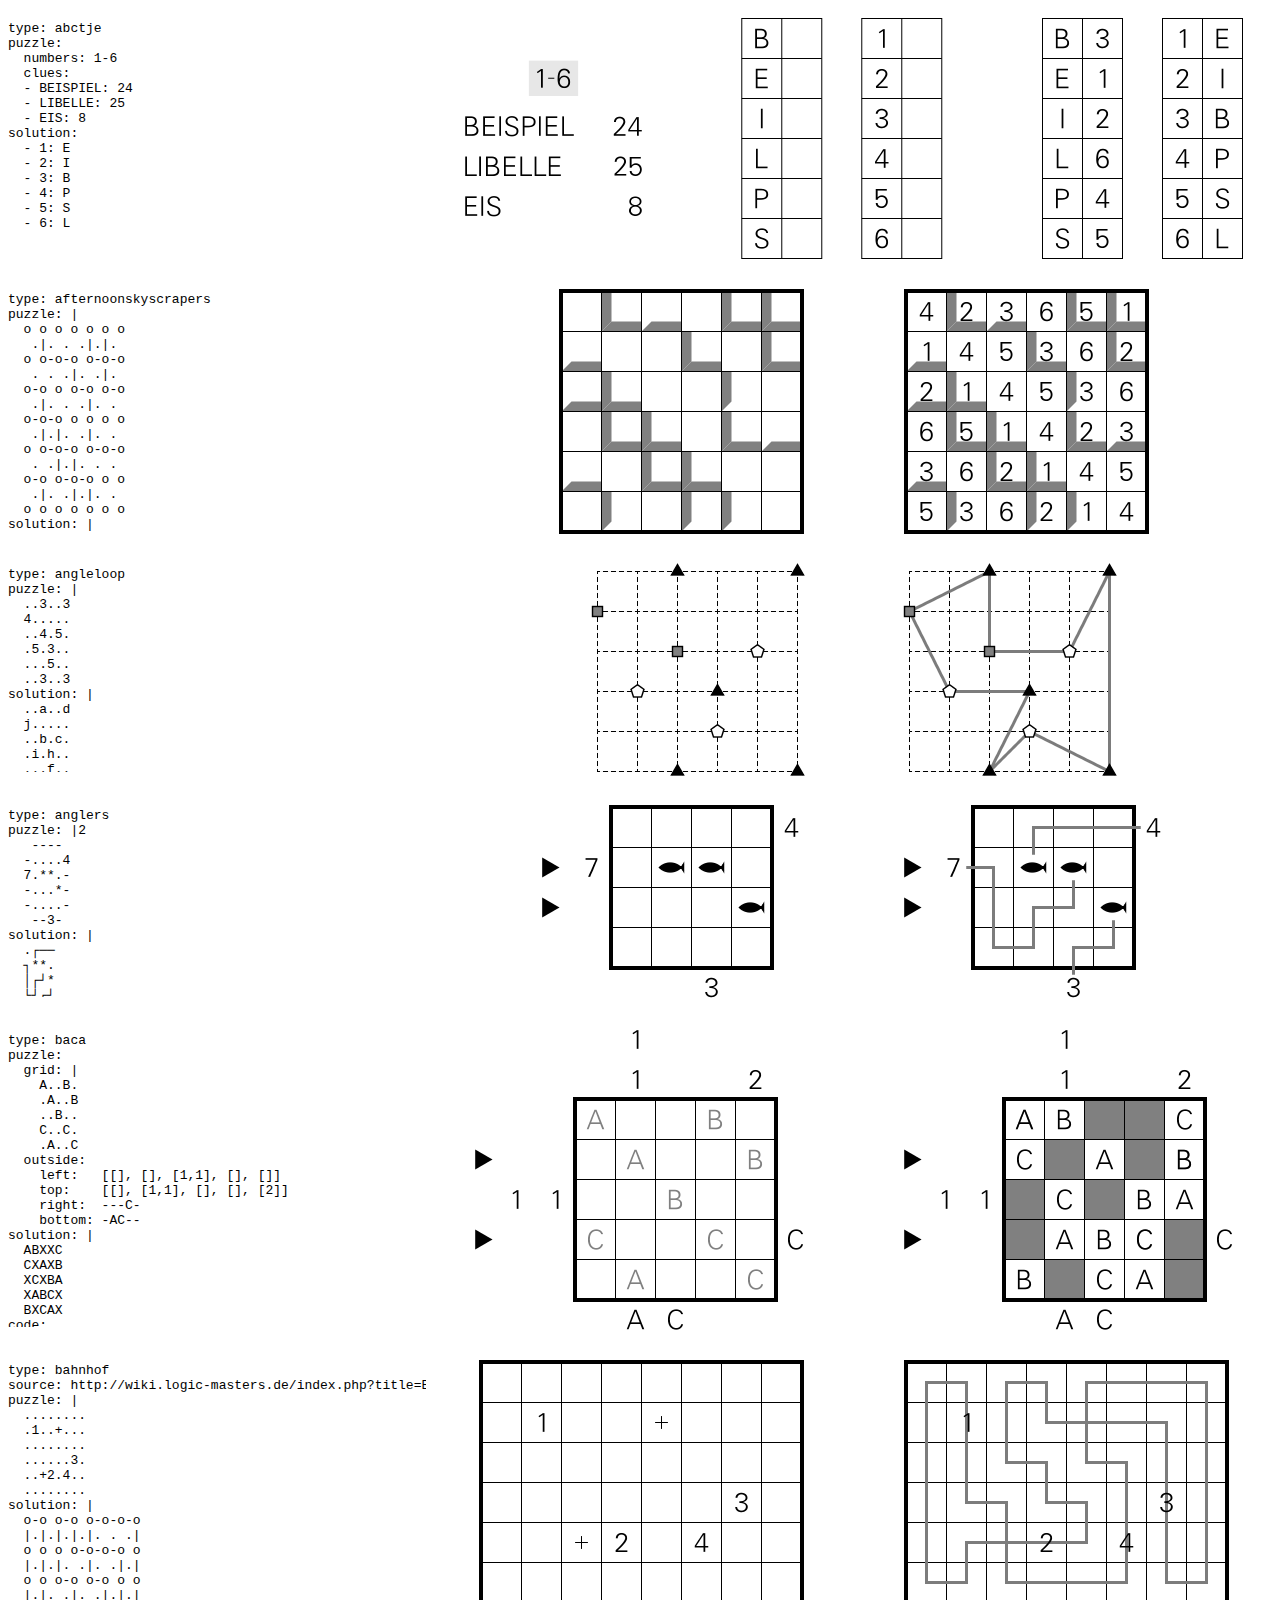
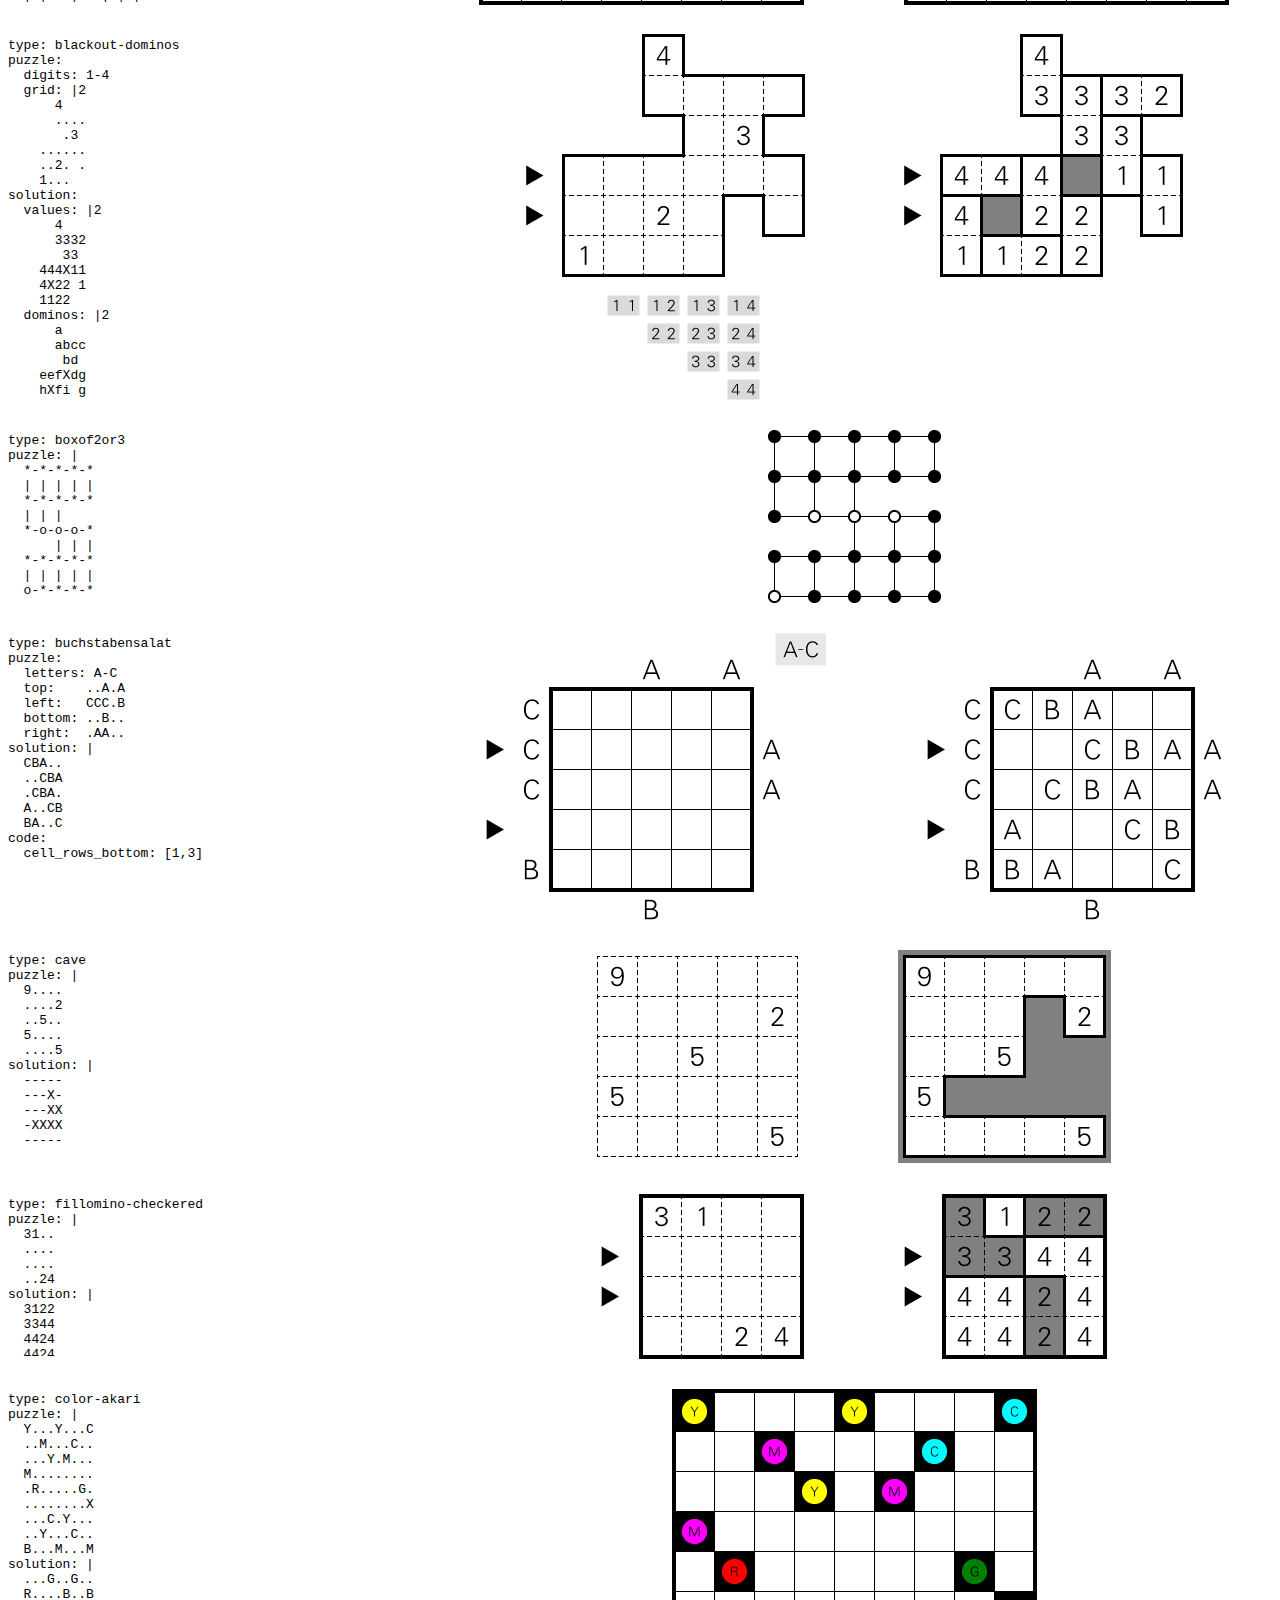
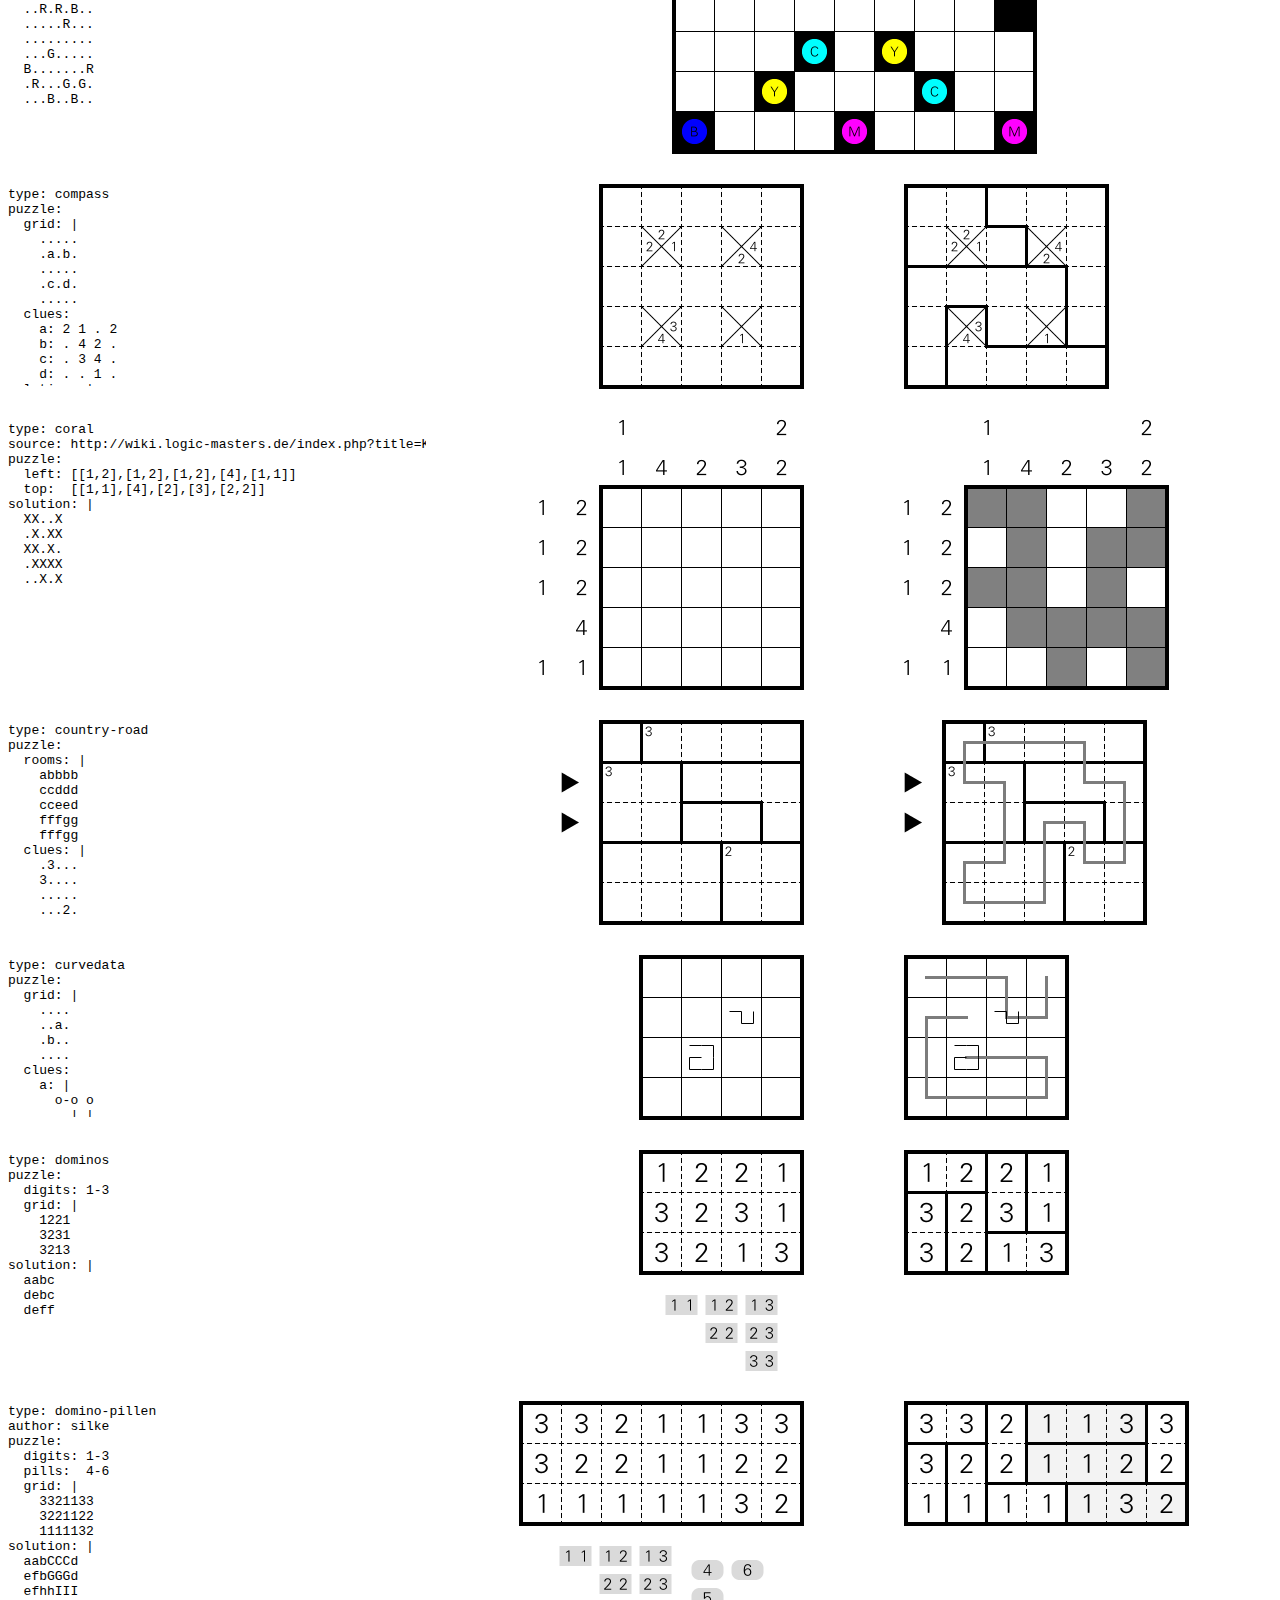
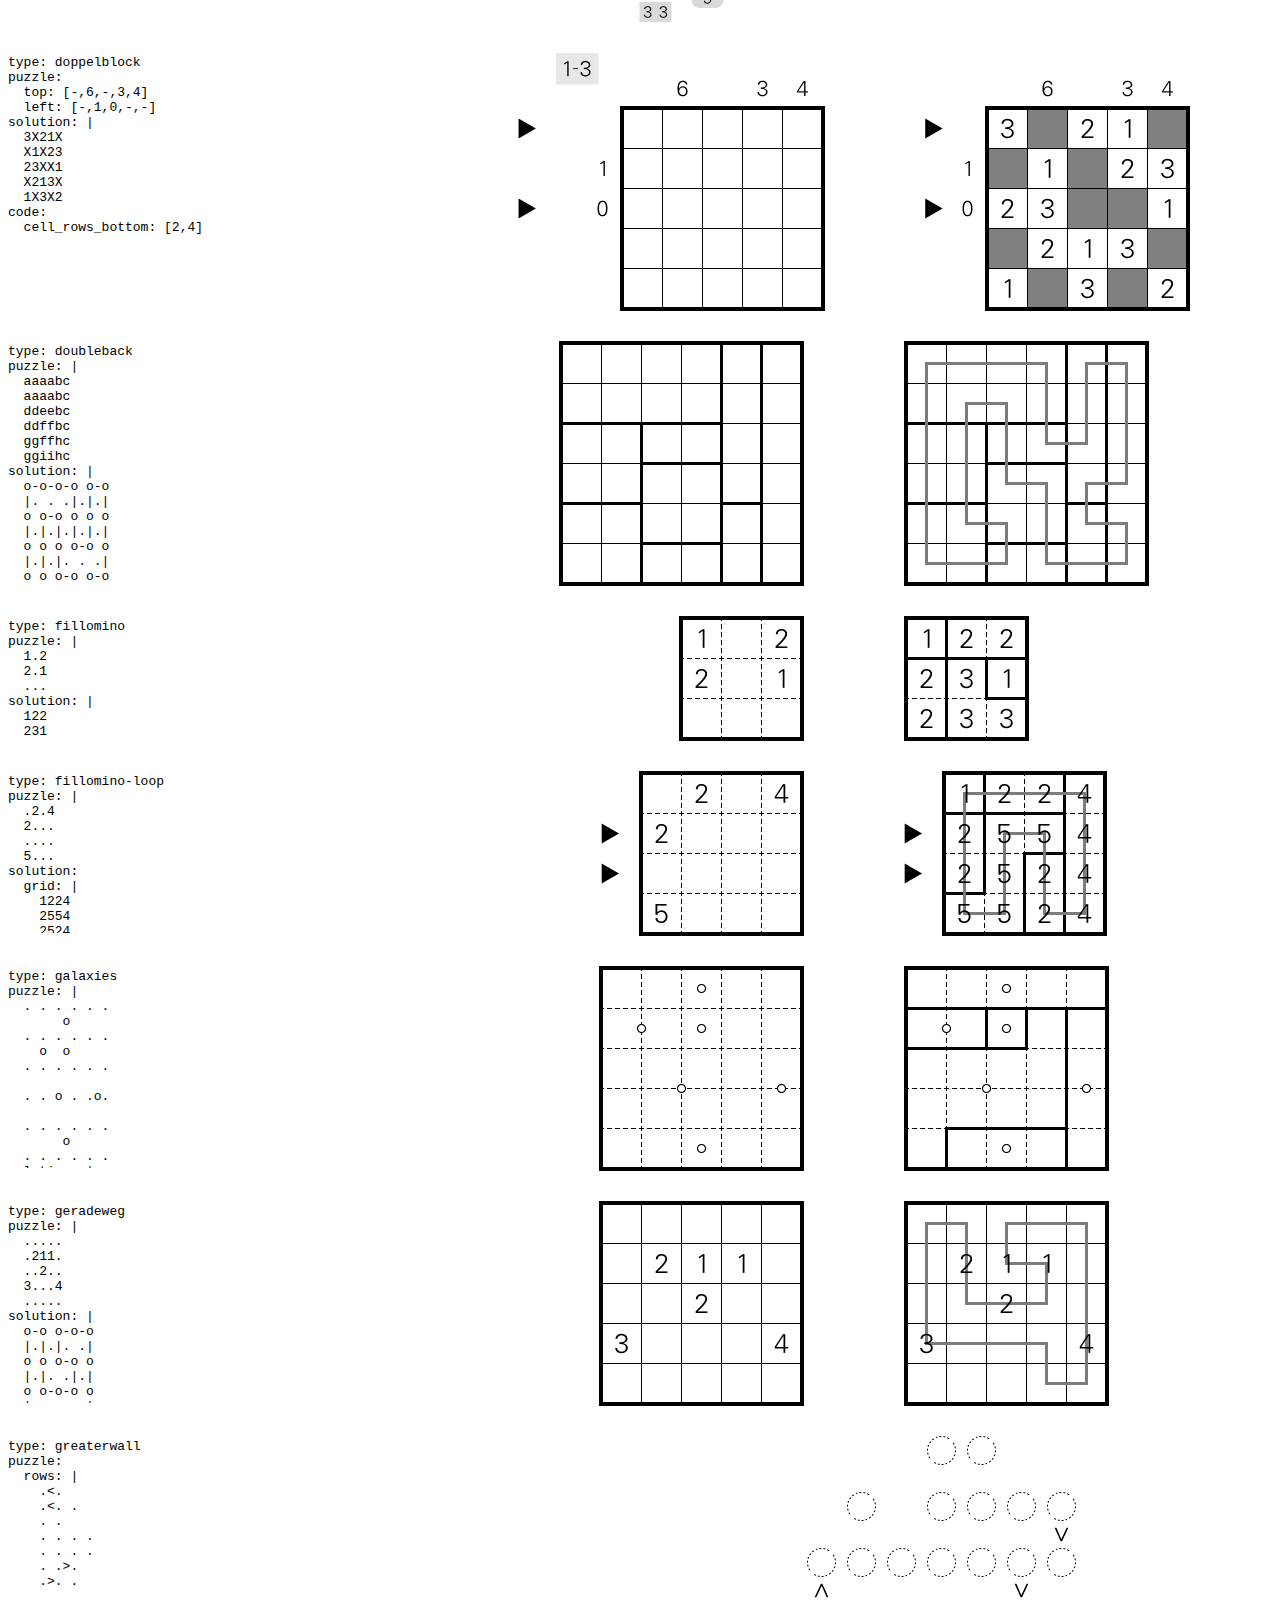
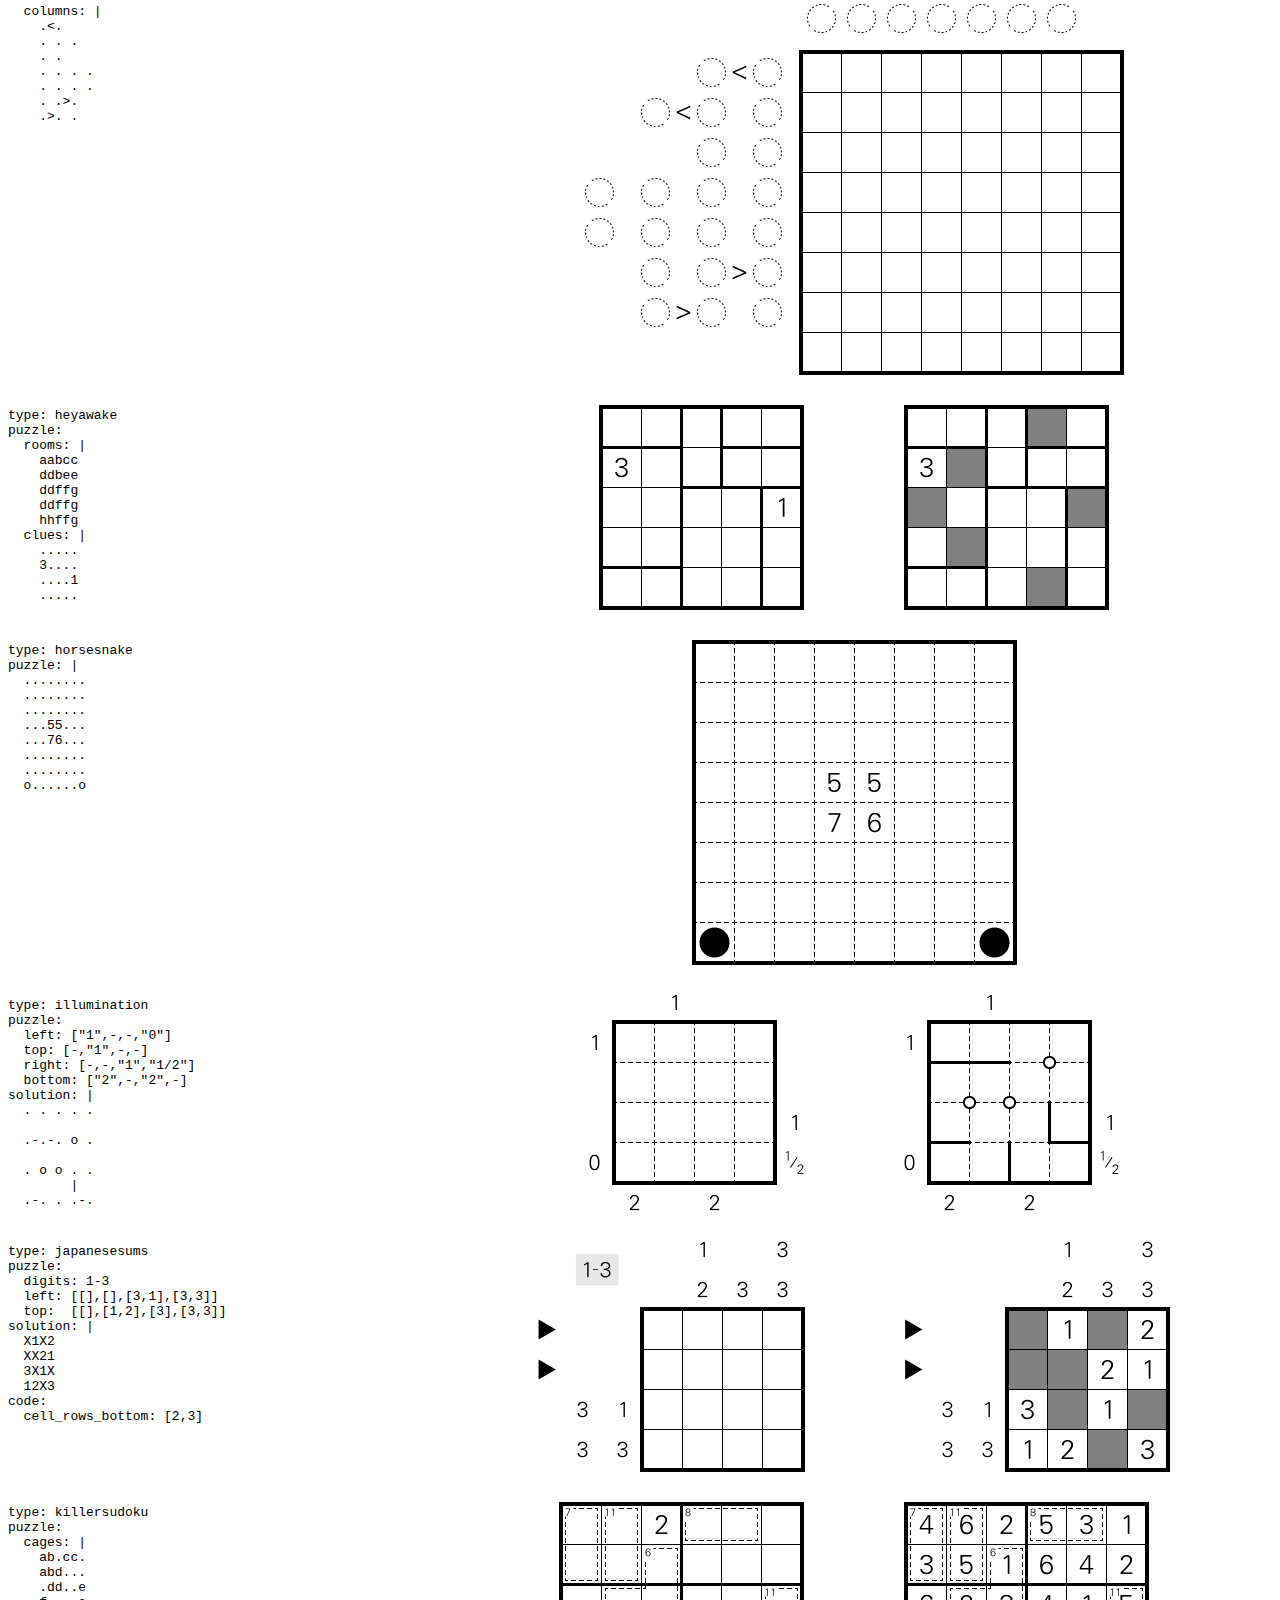
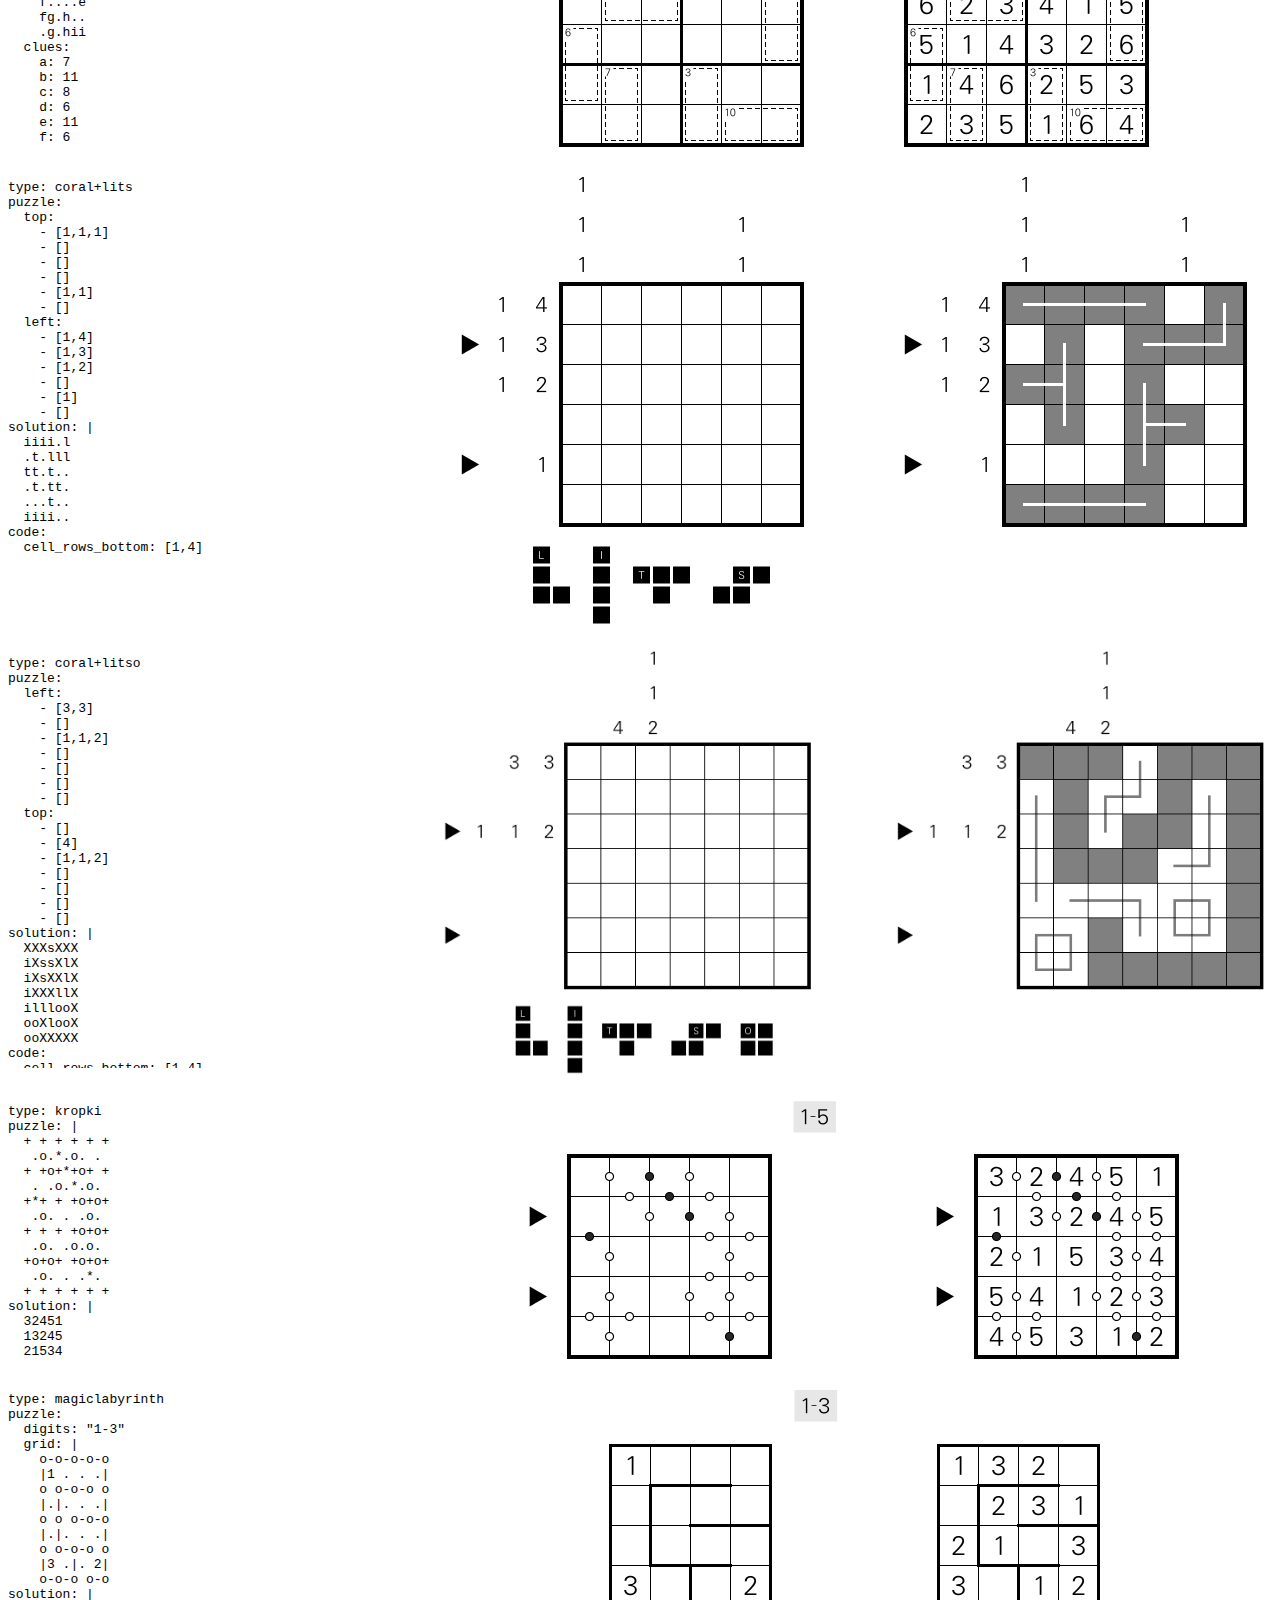
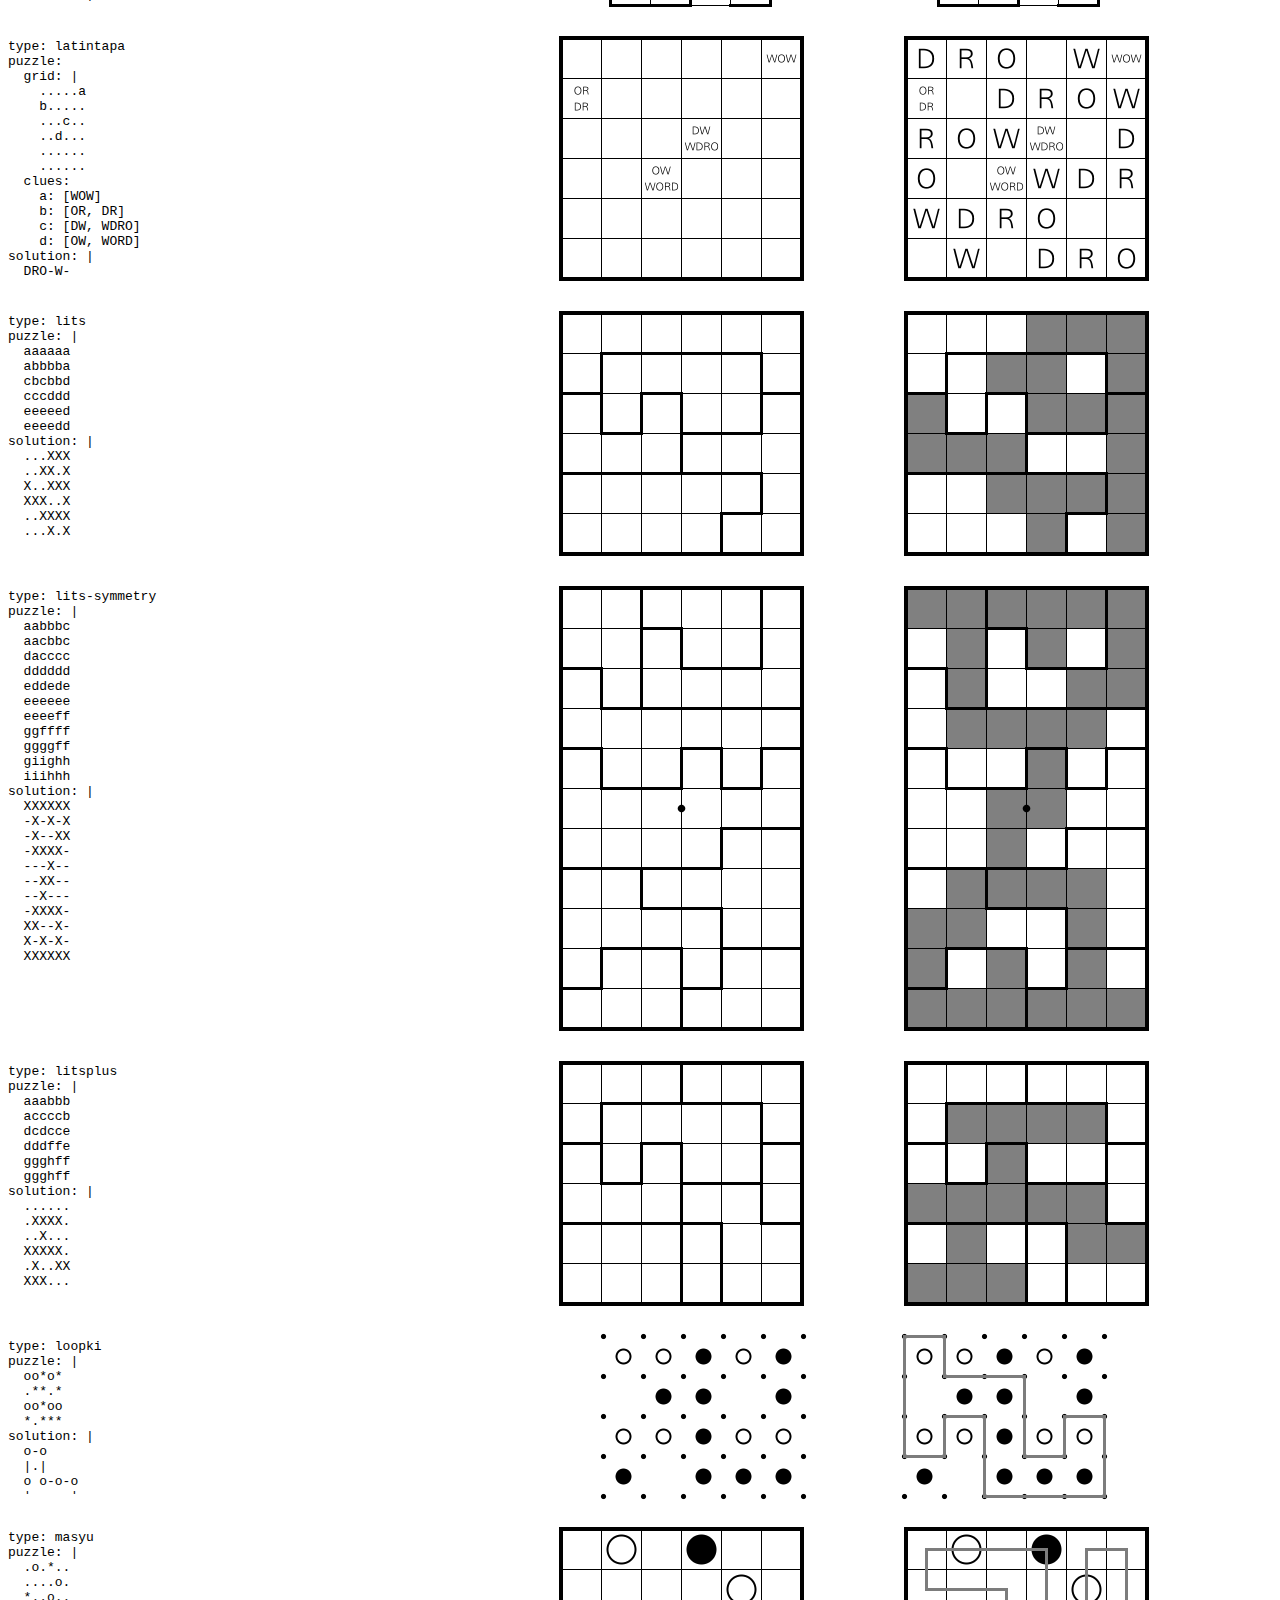
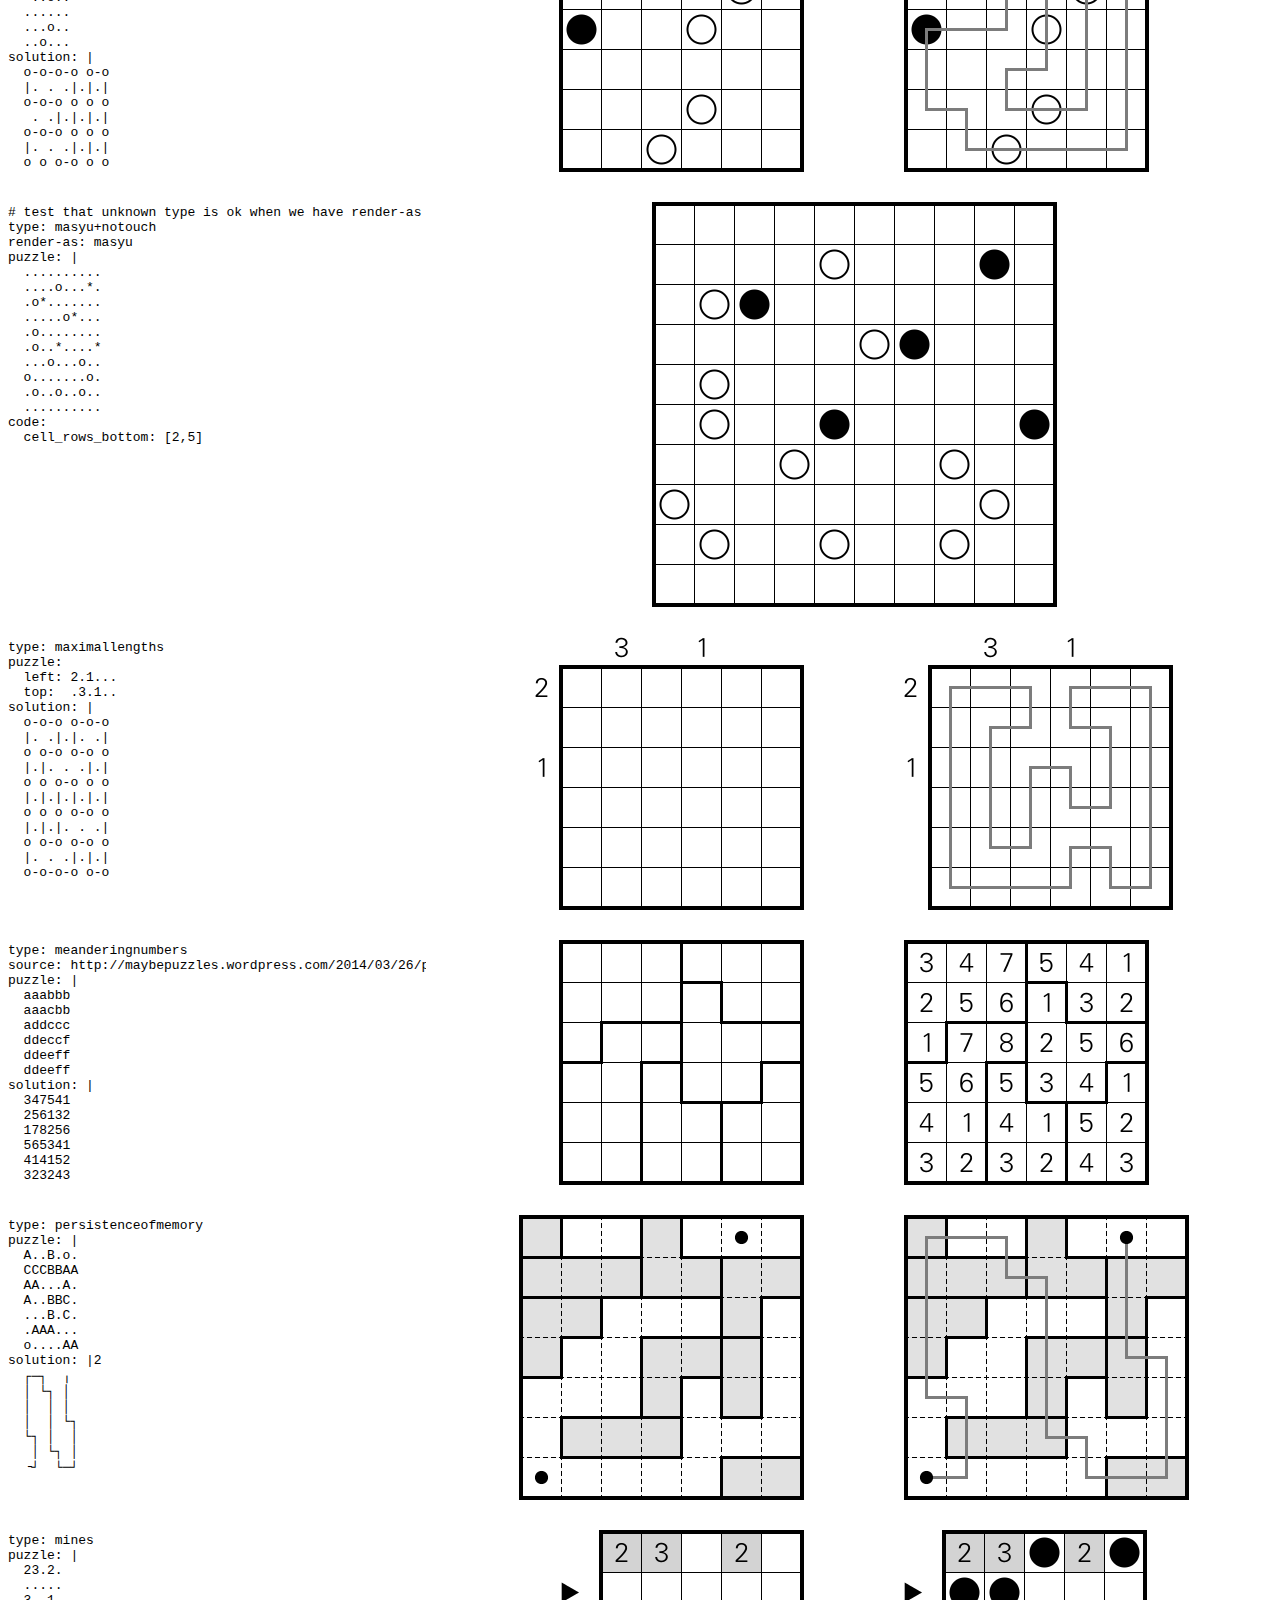
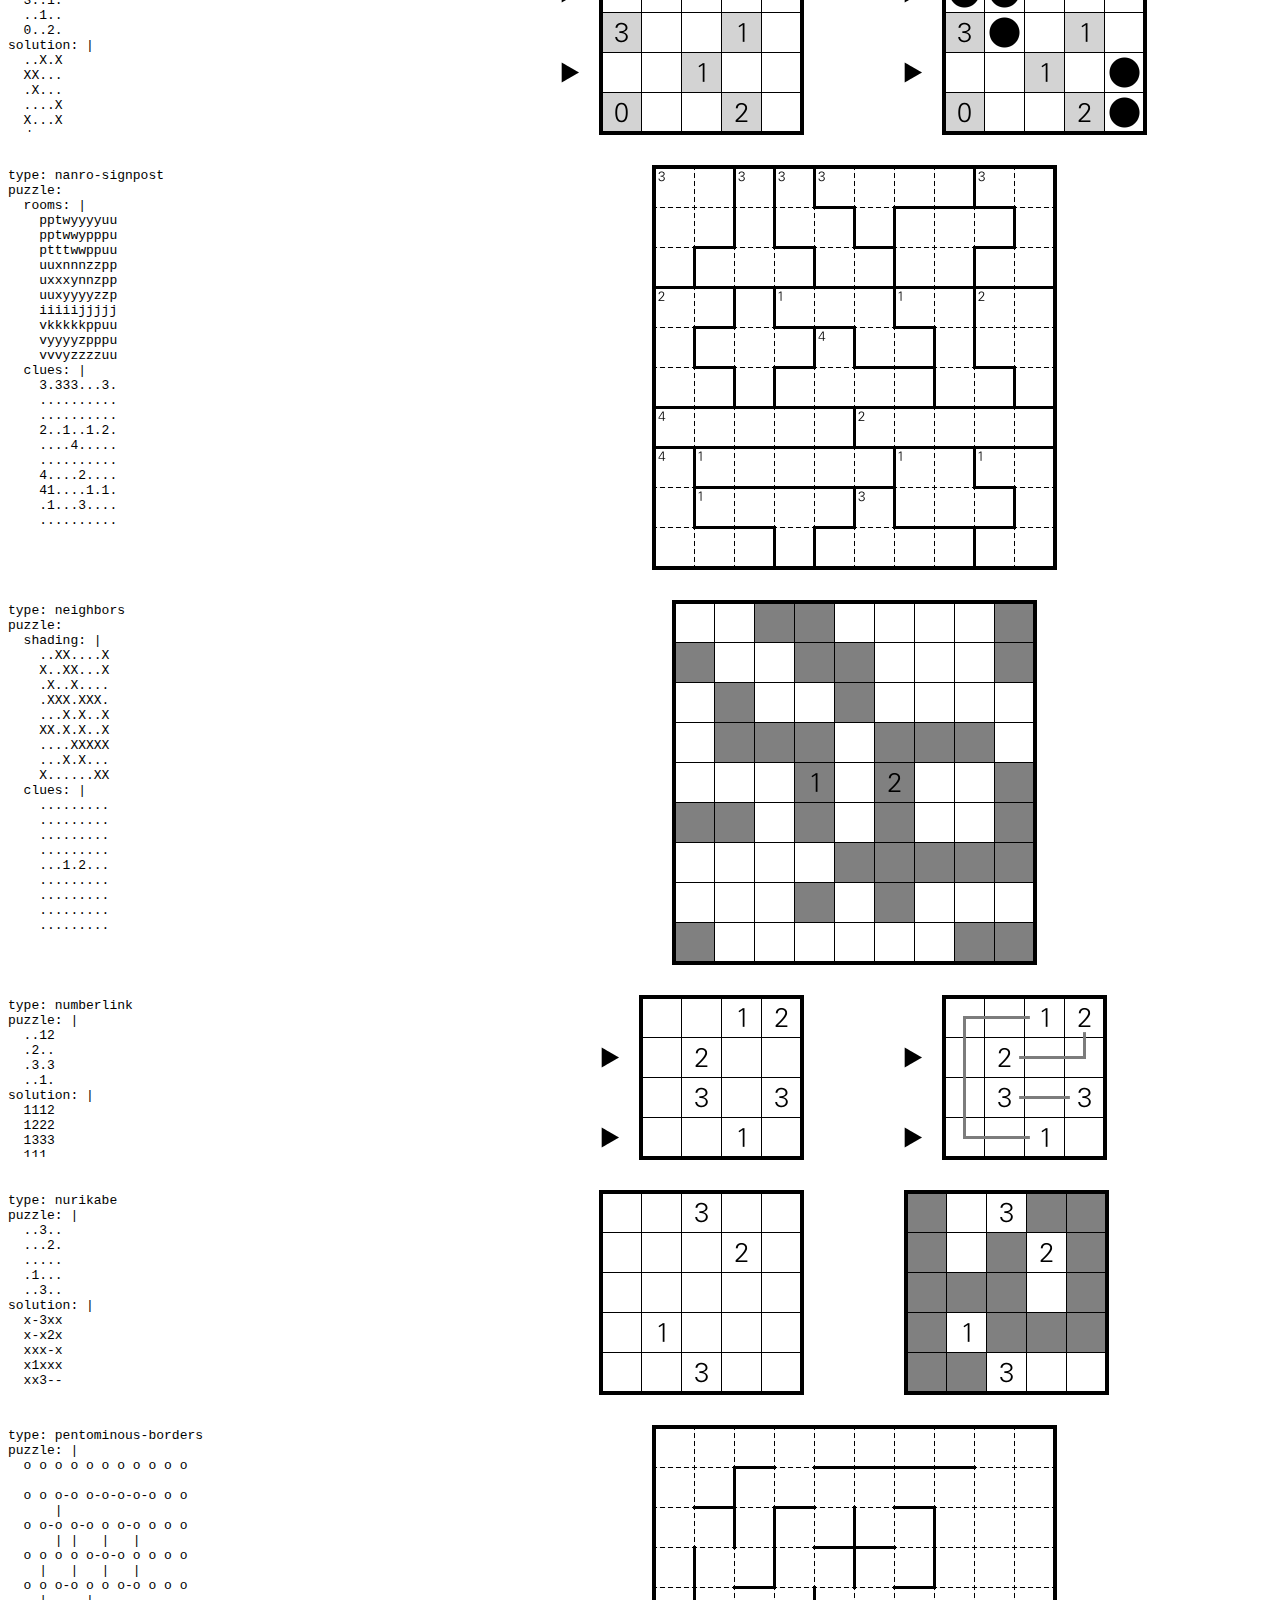
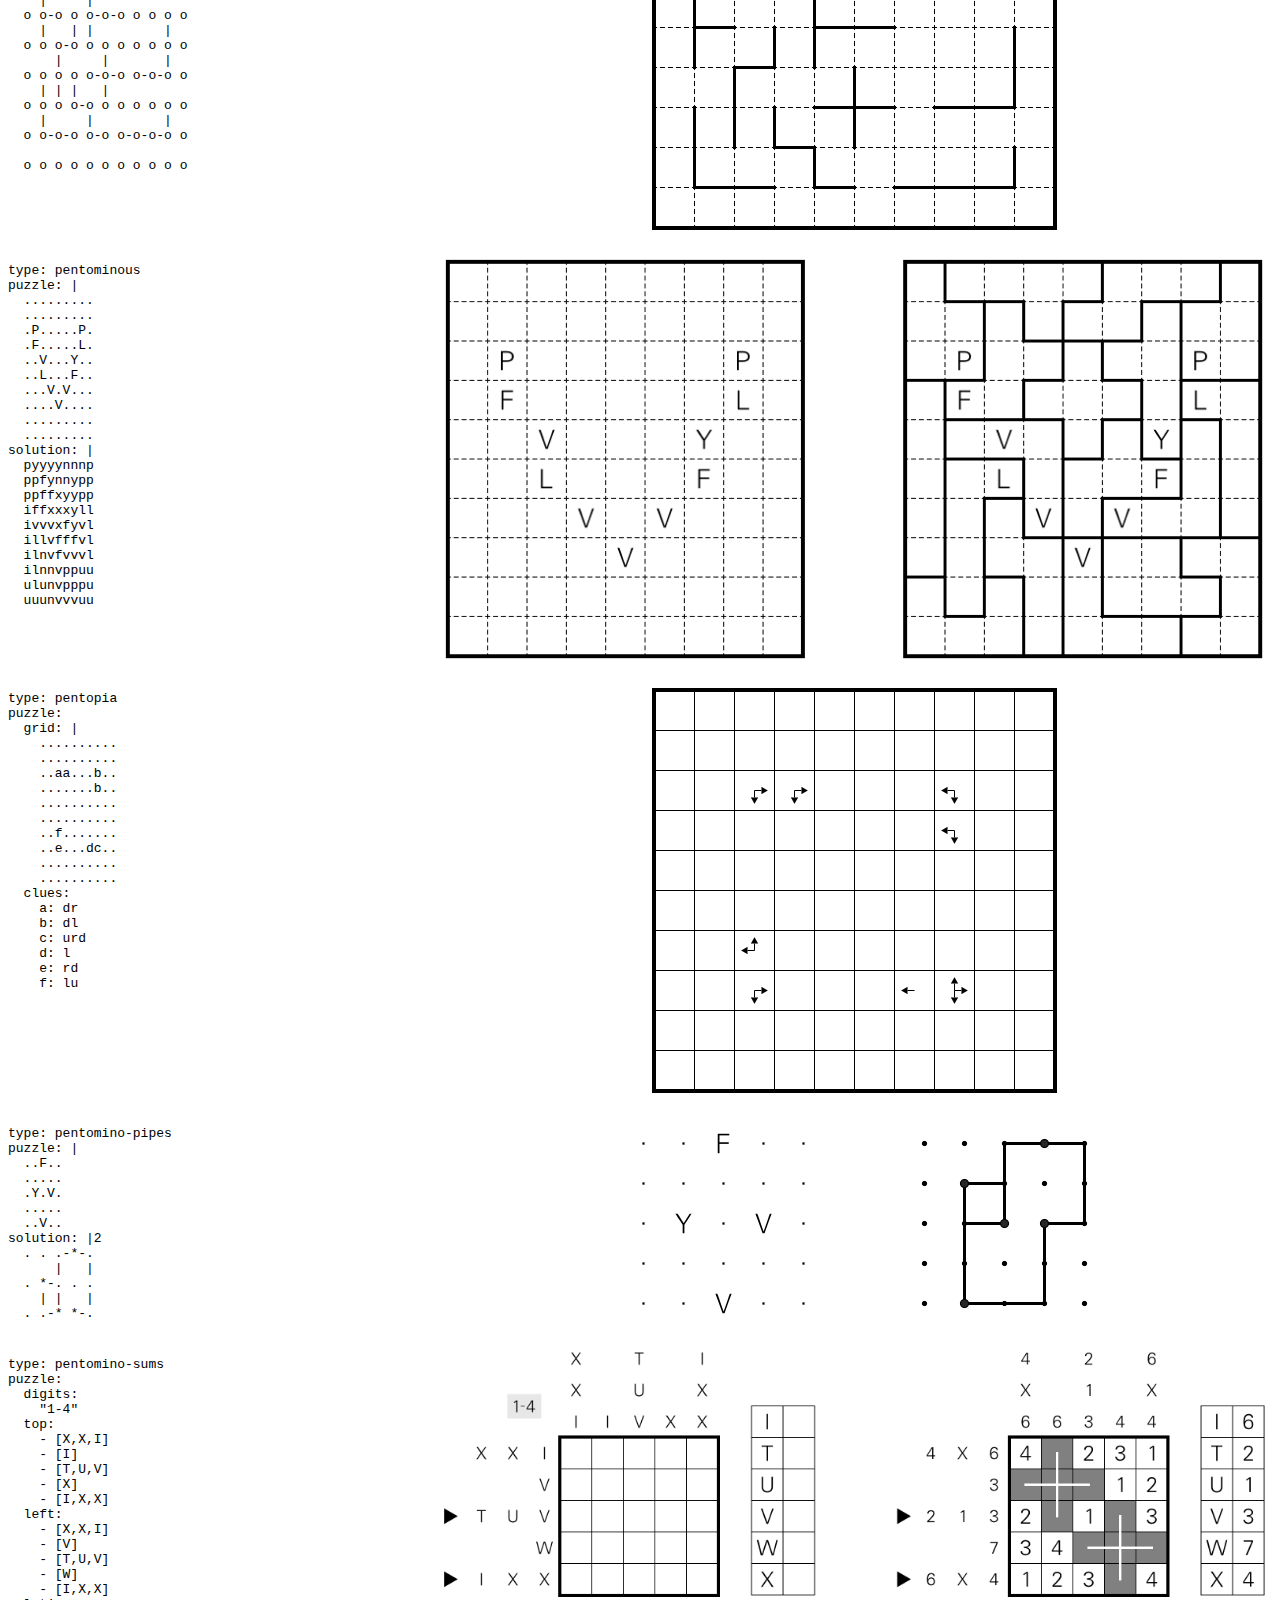
==== commit 96b519a8: "layout tweaks" ====
--- a/tests/examples/examples.html
+++ b/tests/examples/examples.html
@@ -1,14 +1,17 @@
 <html>
 <style>
 body {
-        display: grid;
-        grid-template-columns: 1fr 2fr;
-        grid-gap: 10px;
+    display: grid;
+    grid-template-columns: 1fr 2fr;
+    grid-gap: 10px;
 }
 img {
     display: block;
     margin: 0 auto;
     max-width: 100%;
+}
+pre {
+    overflow: scroll;
 }
 </style>
 <body>
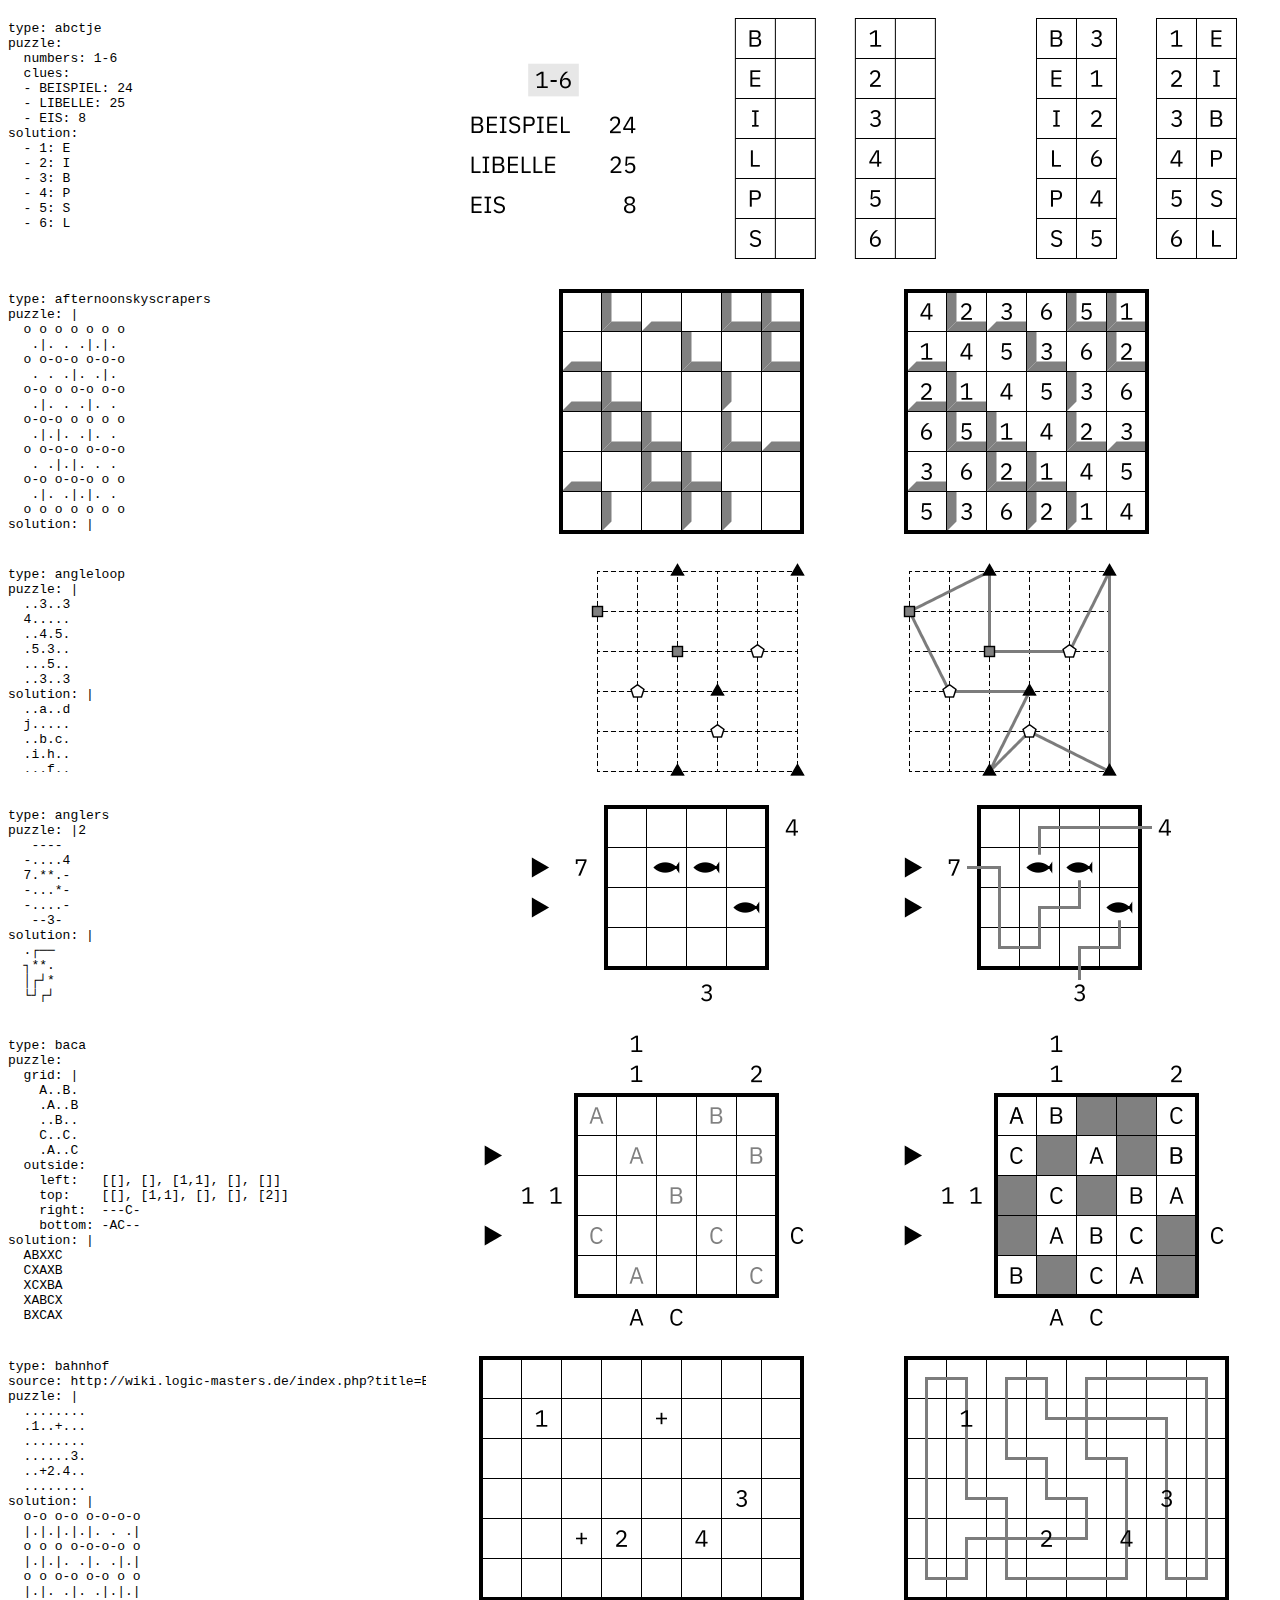
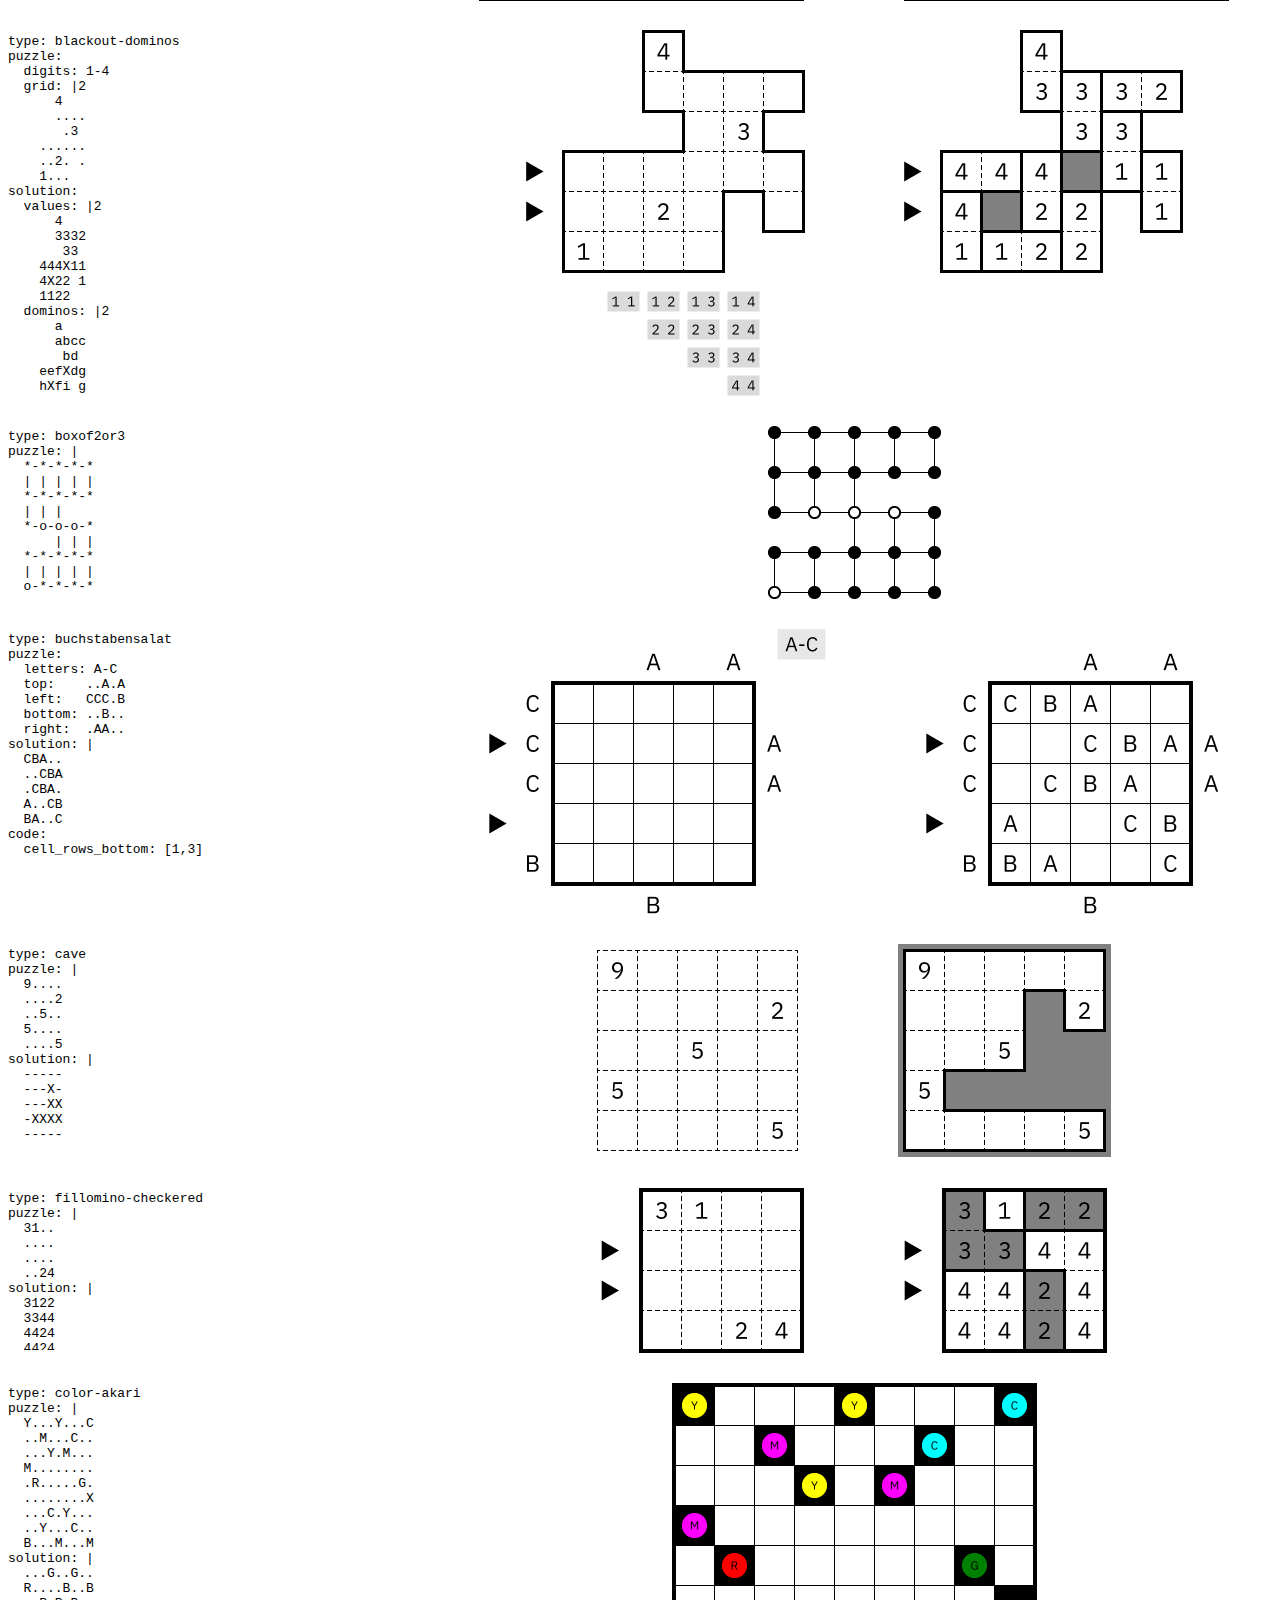
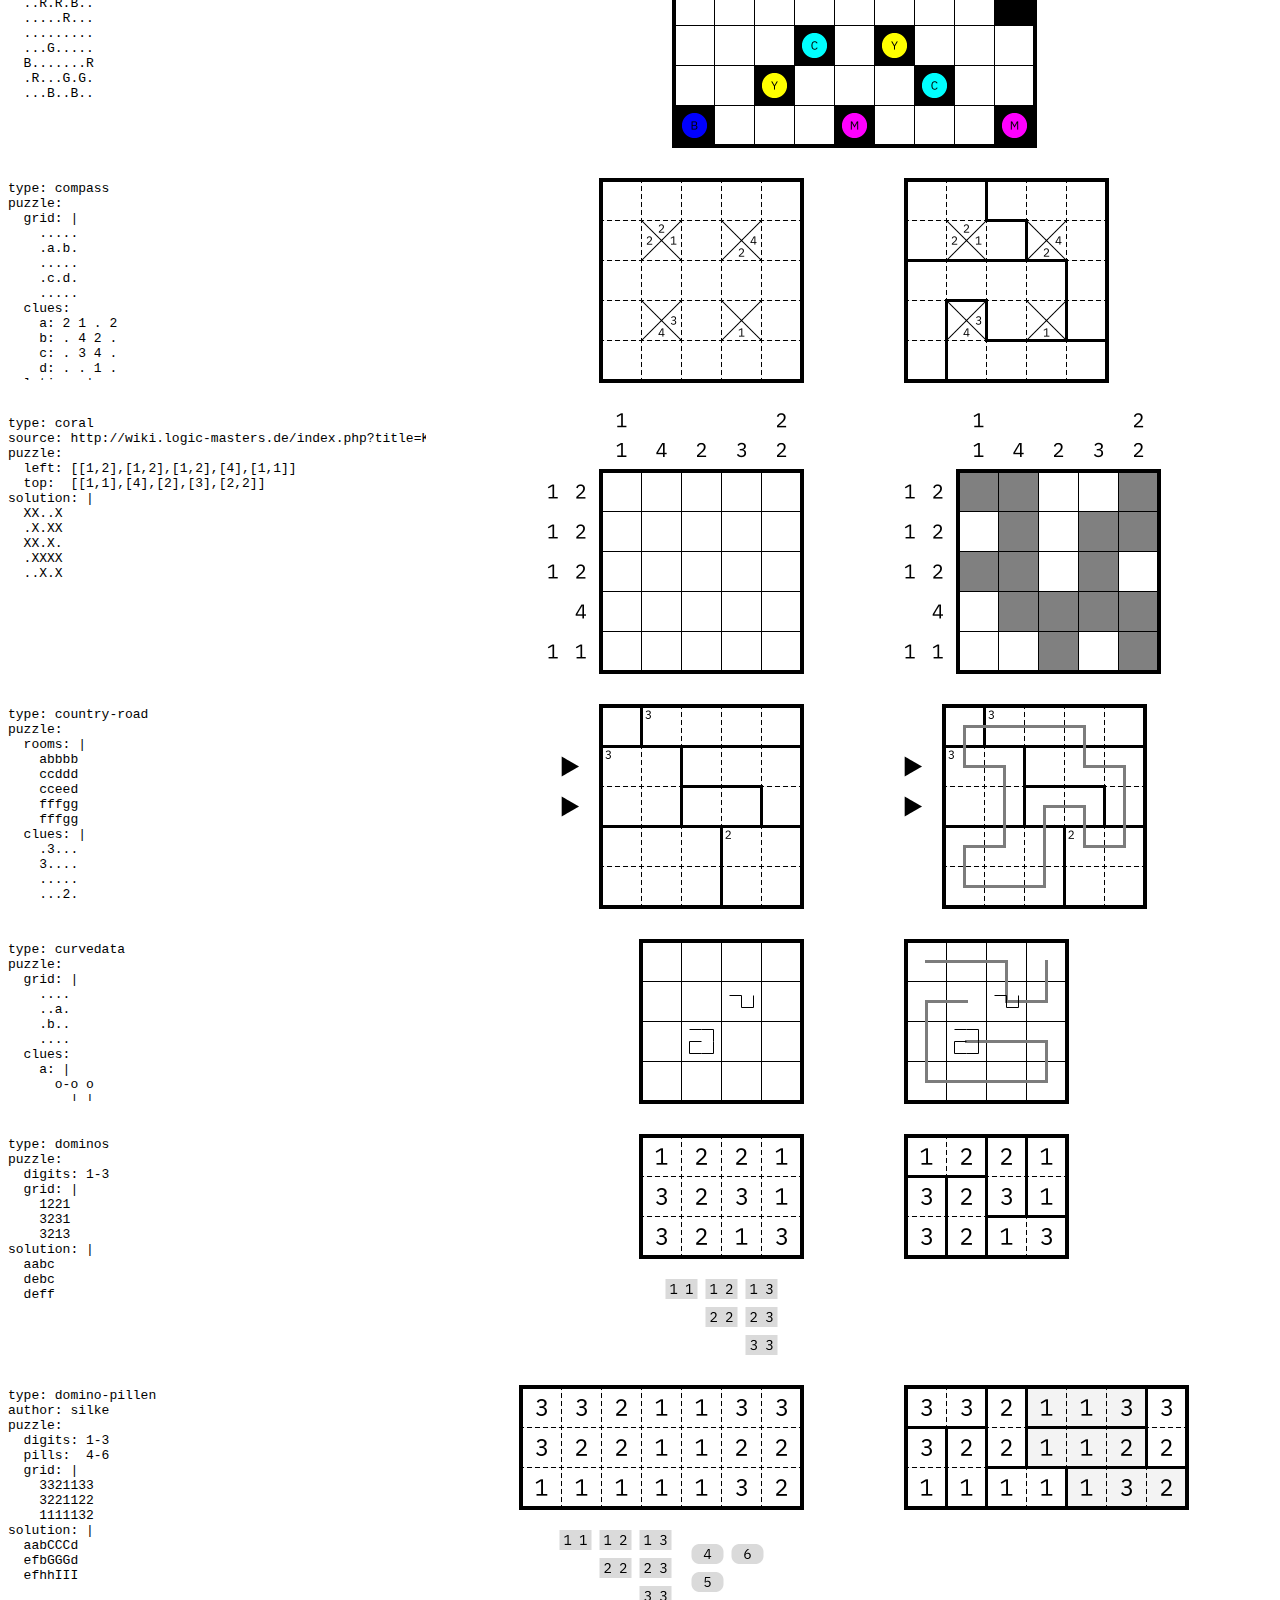
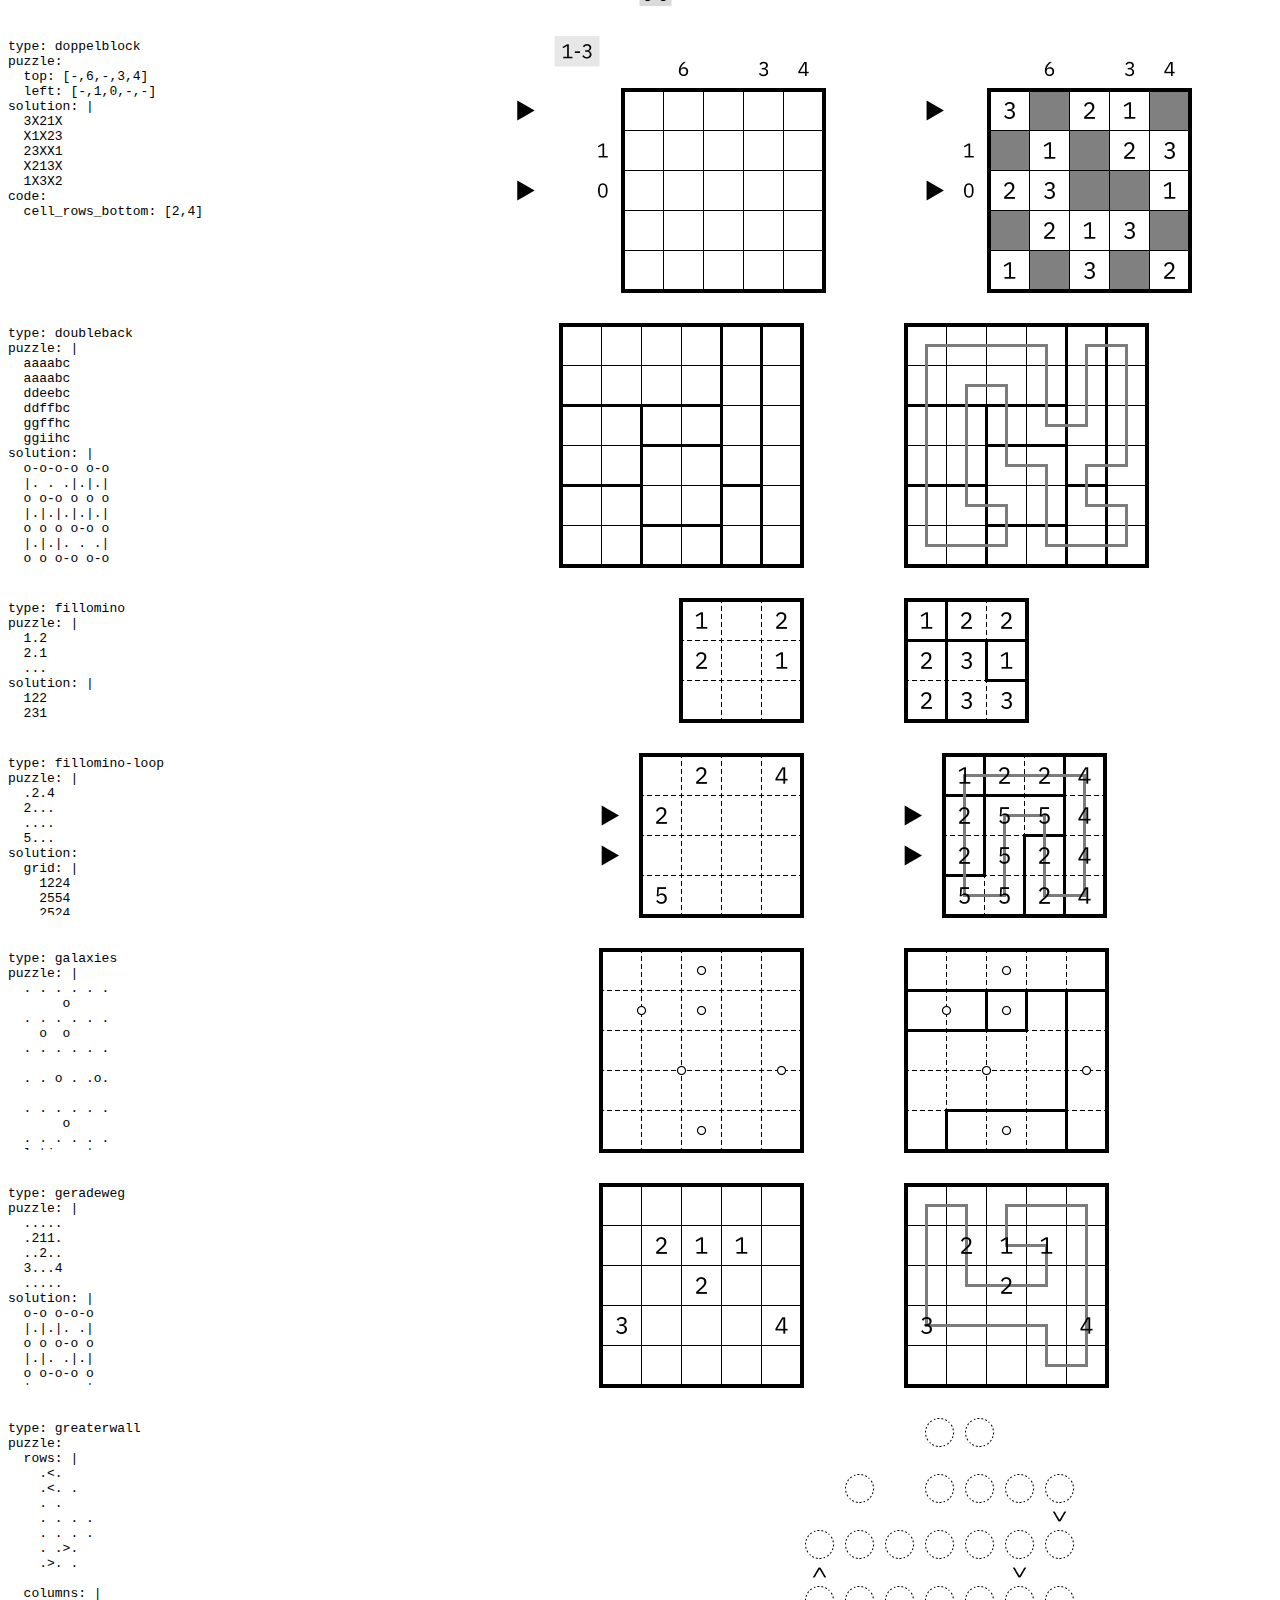
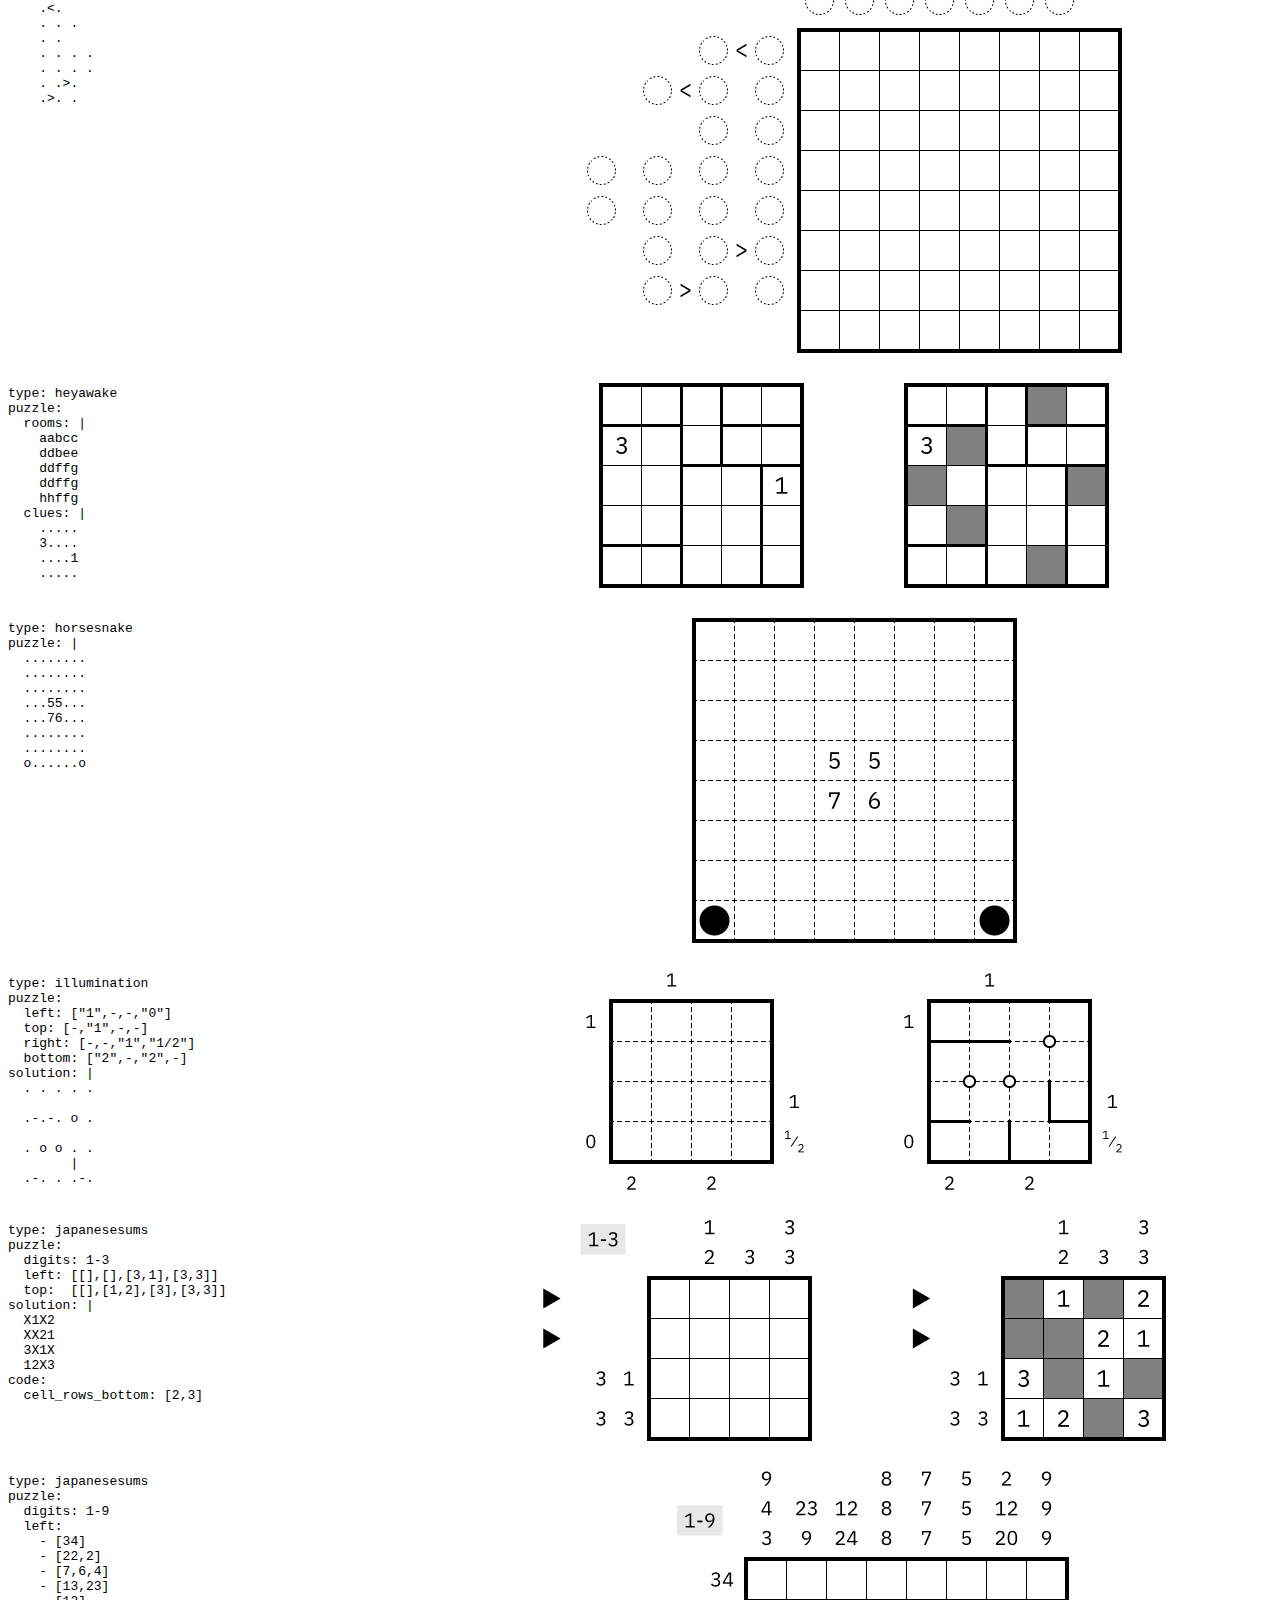
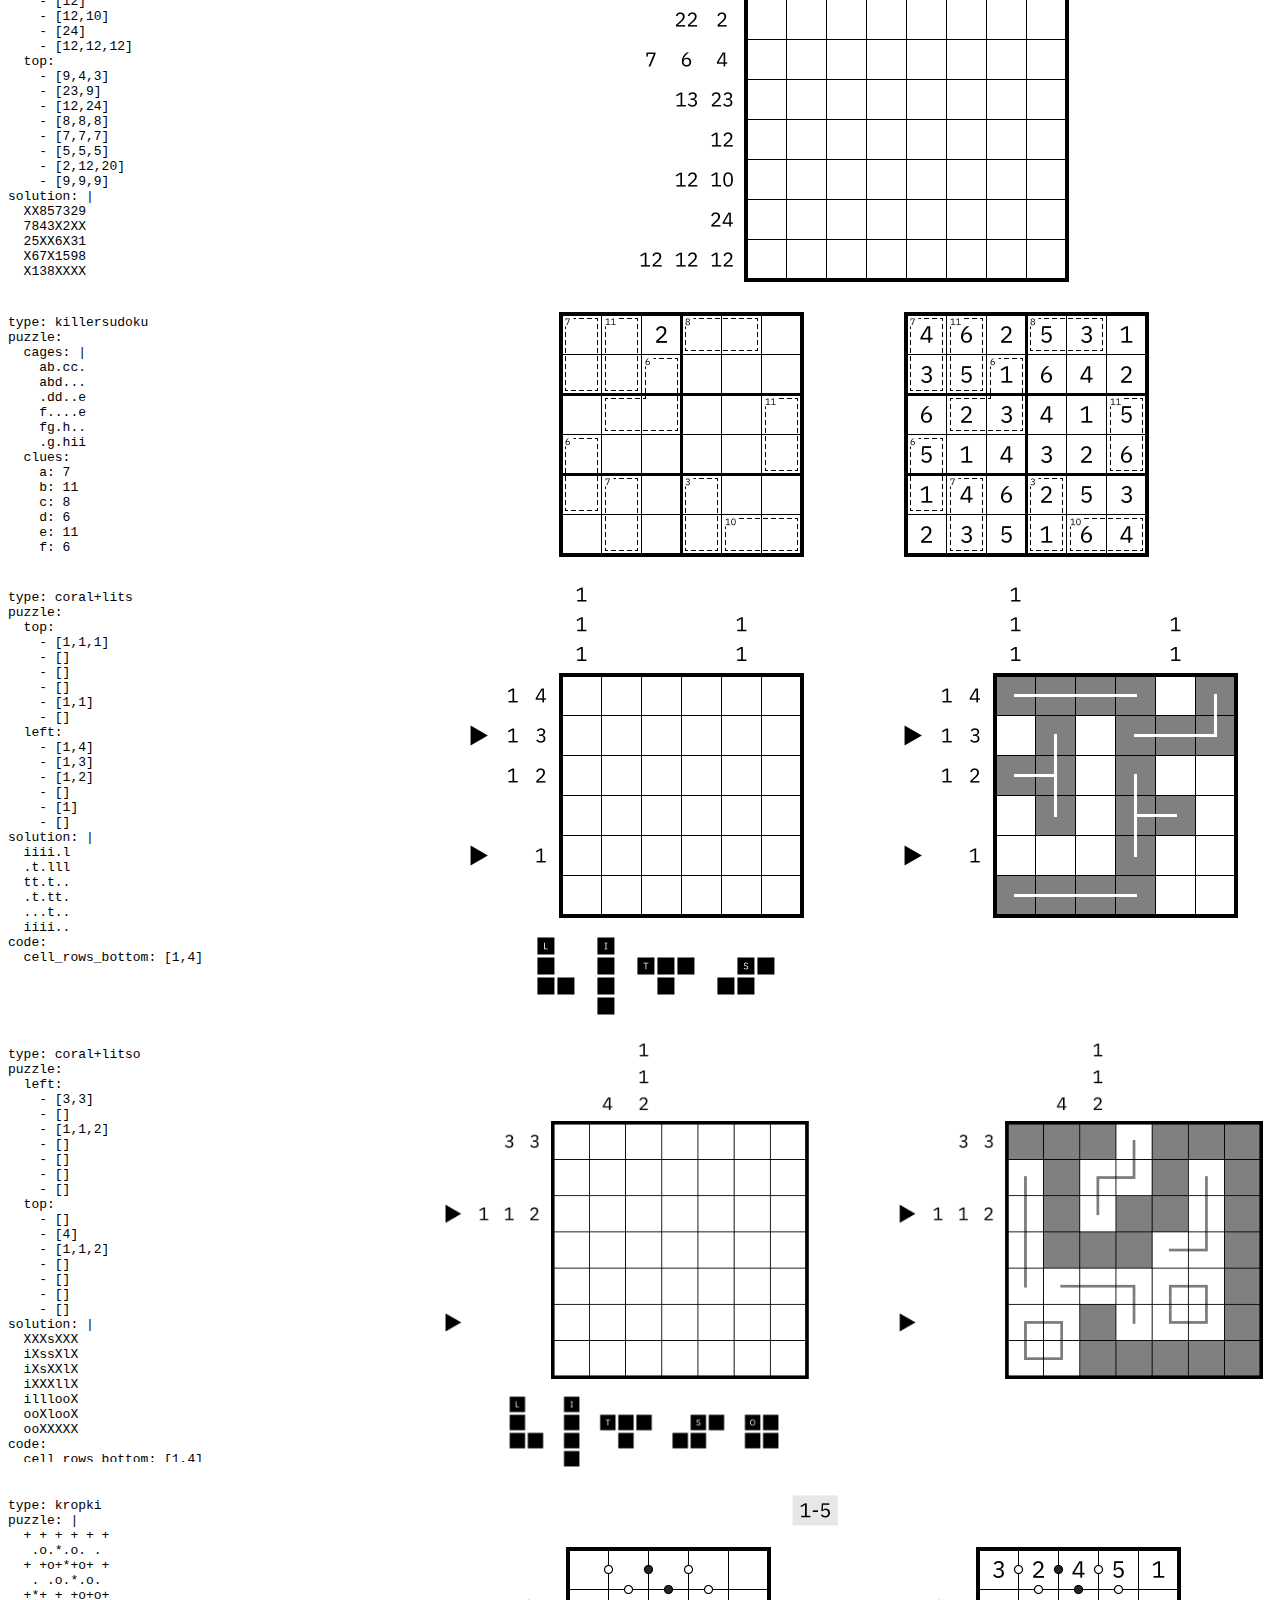
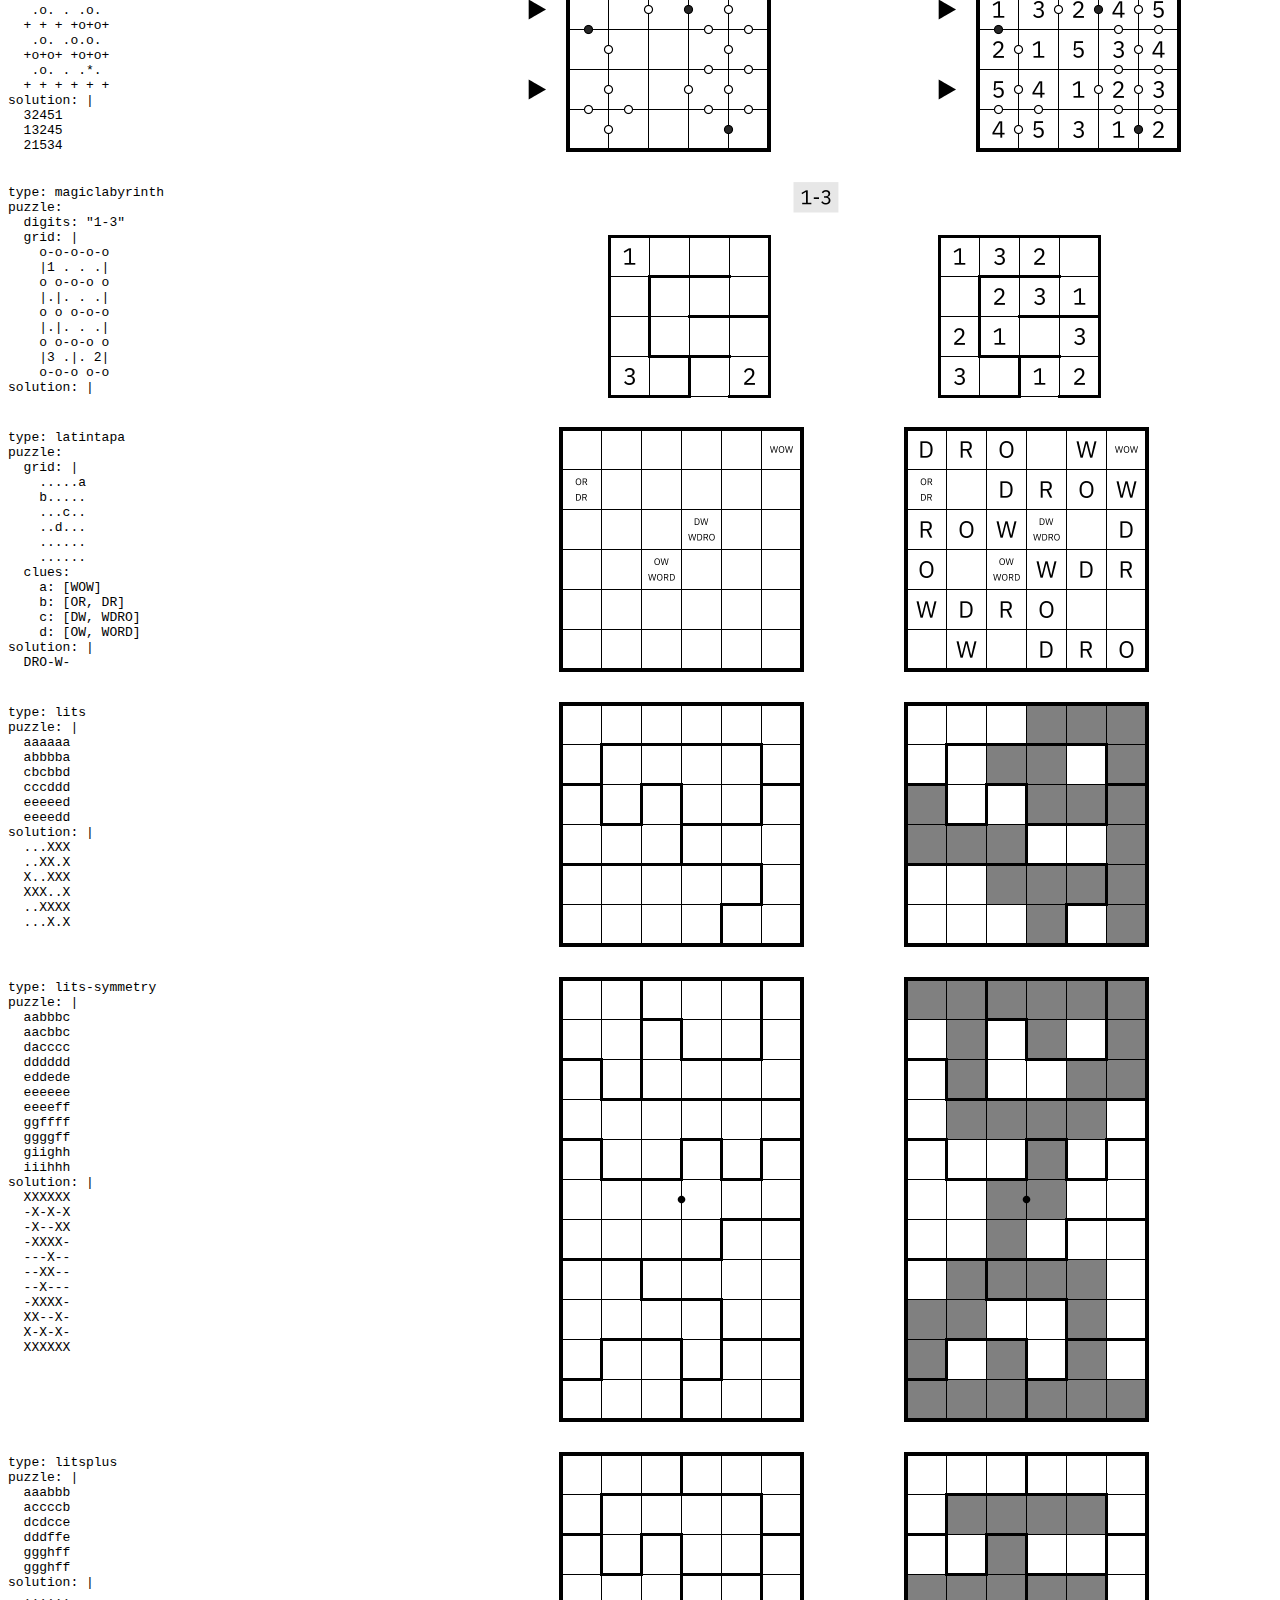
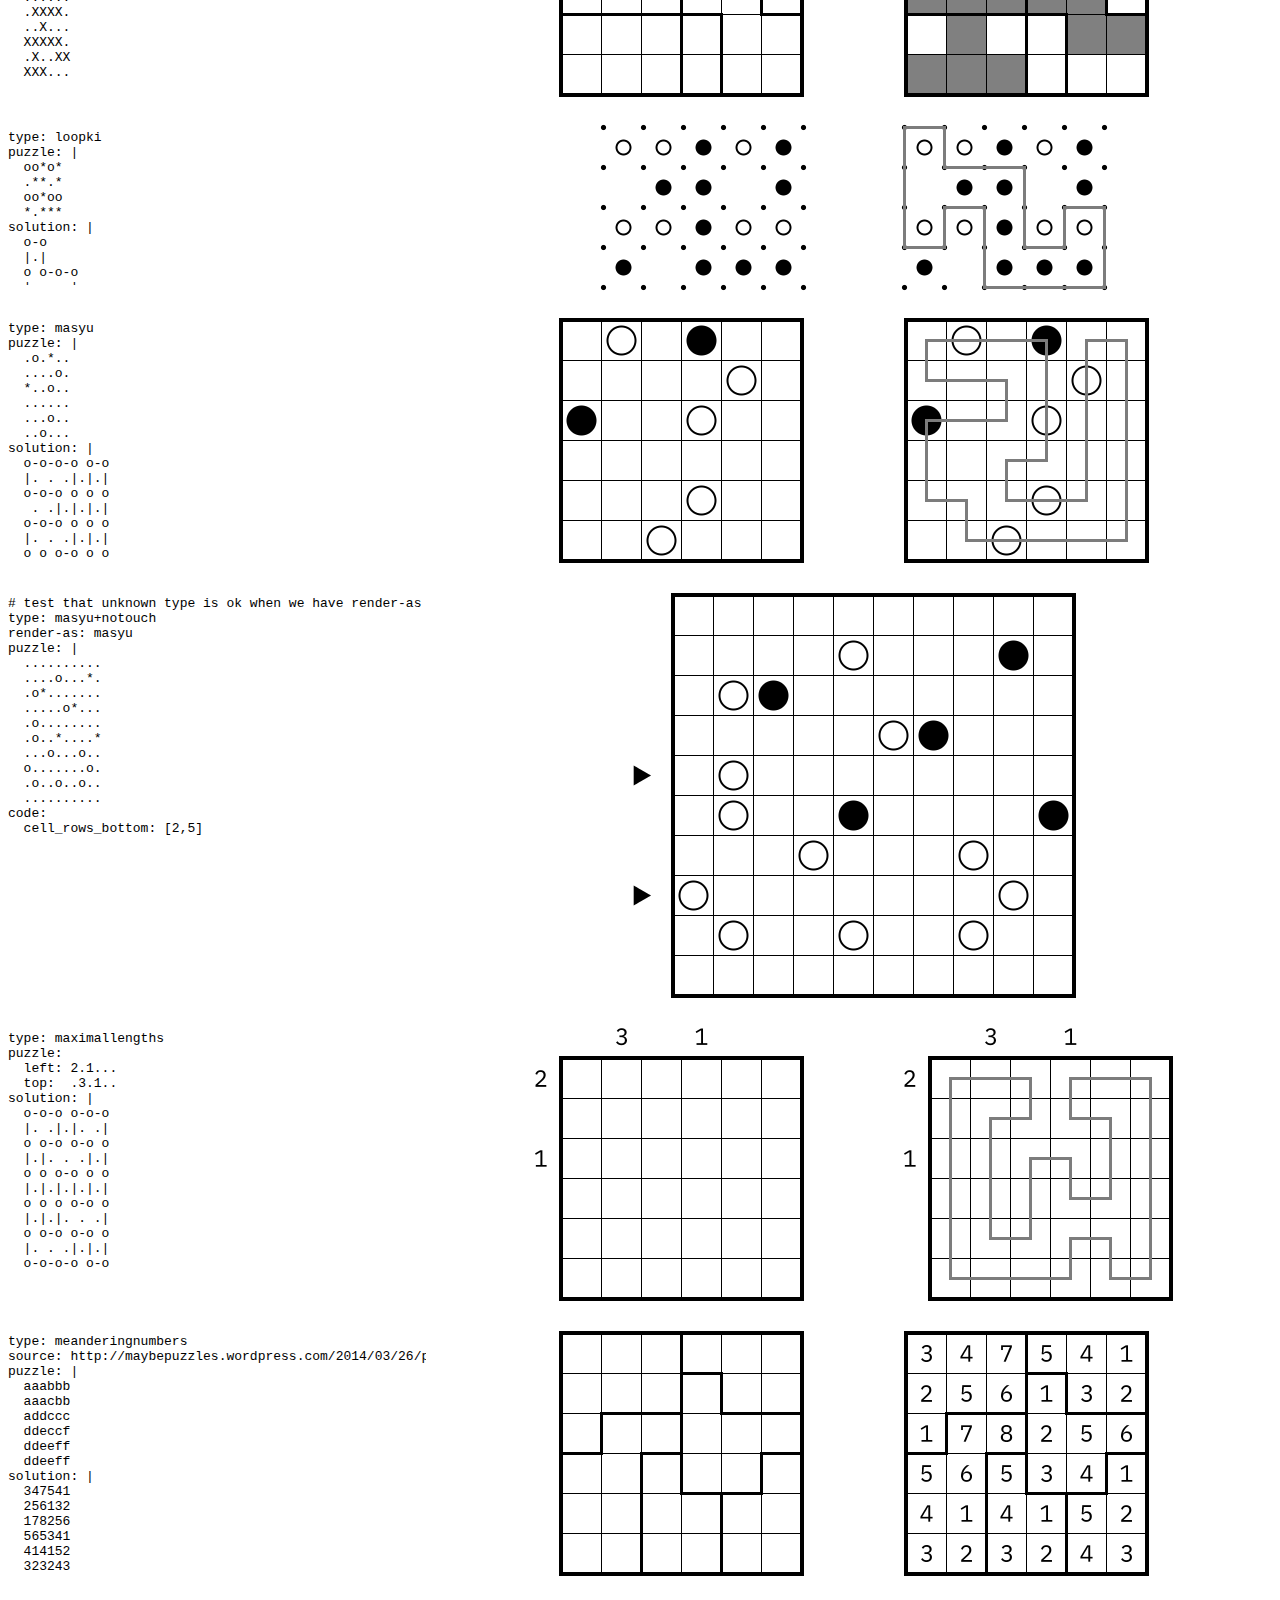
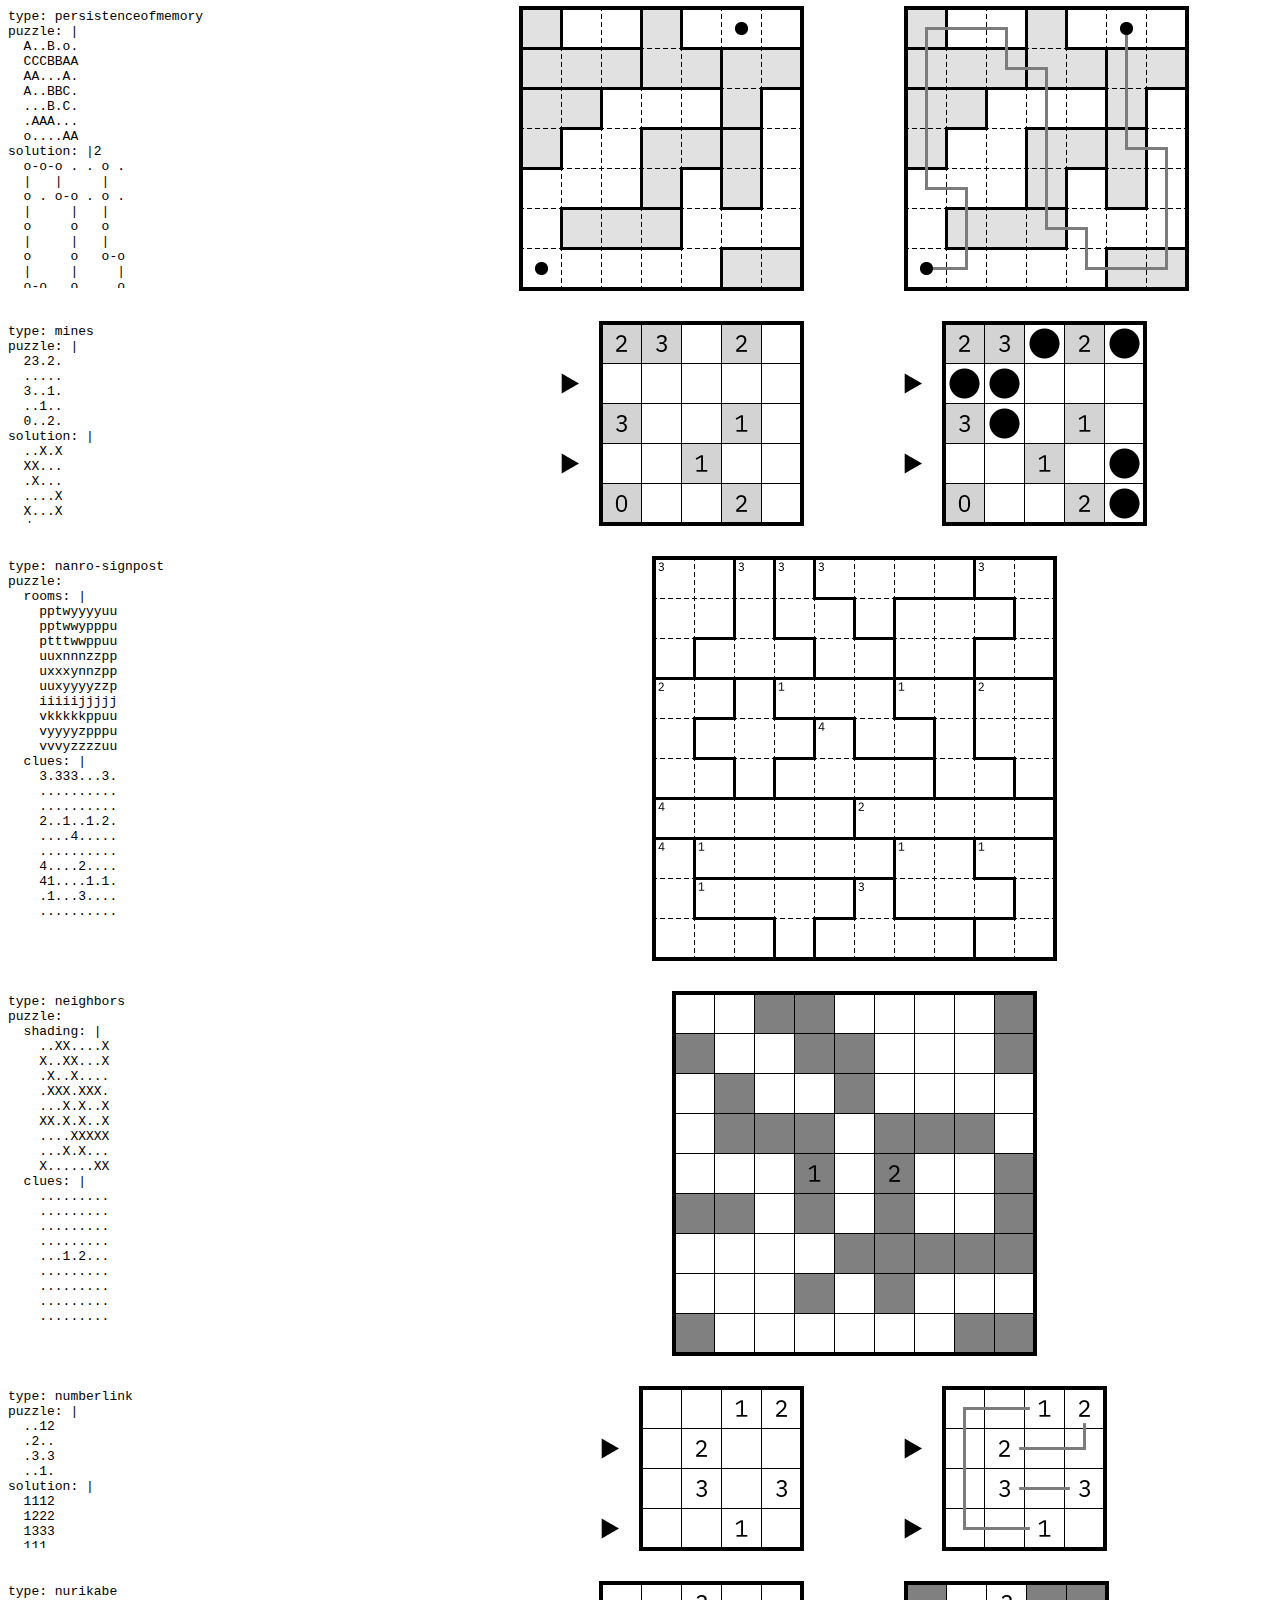
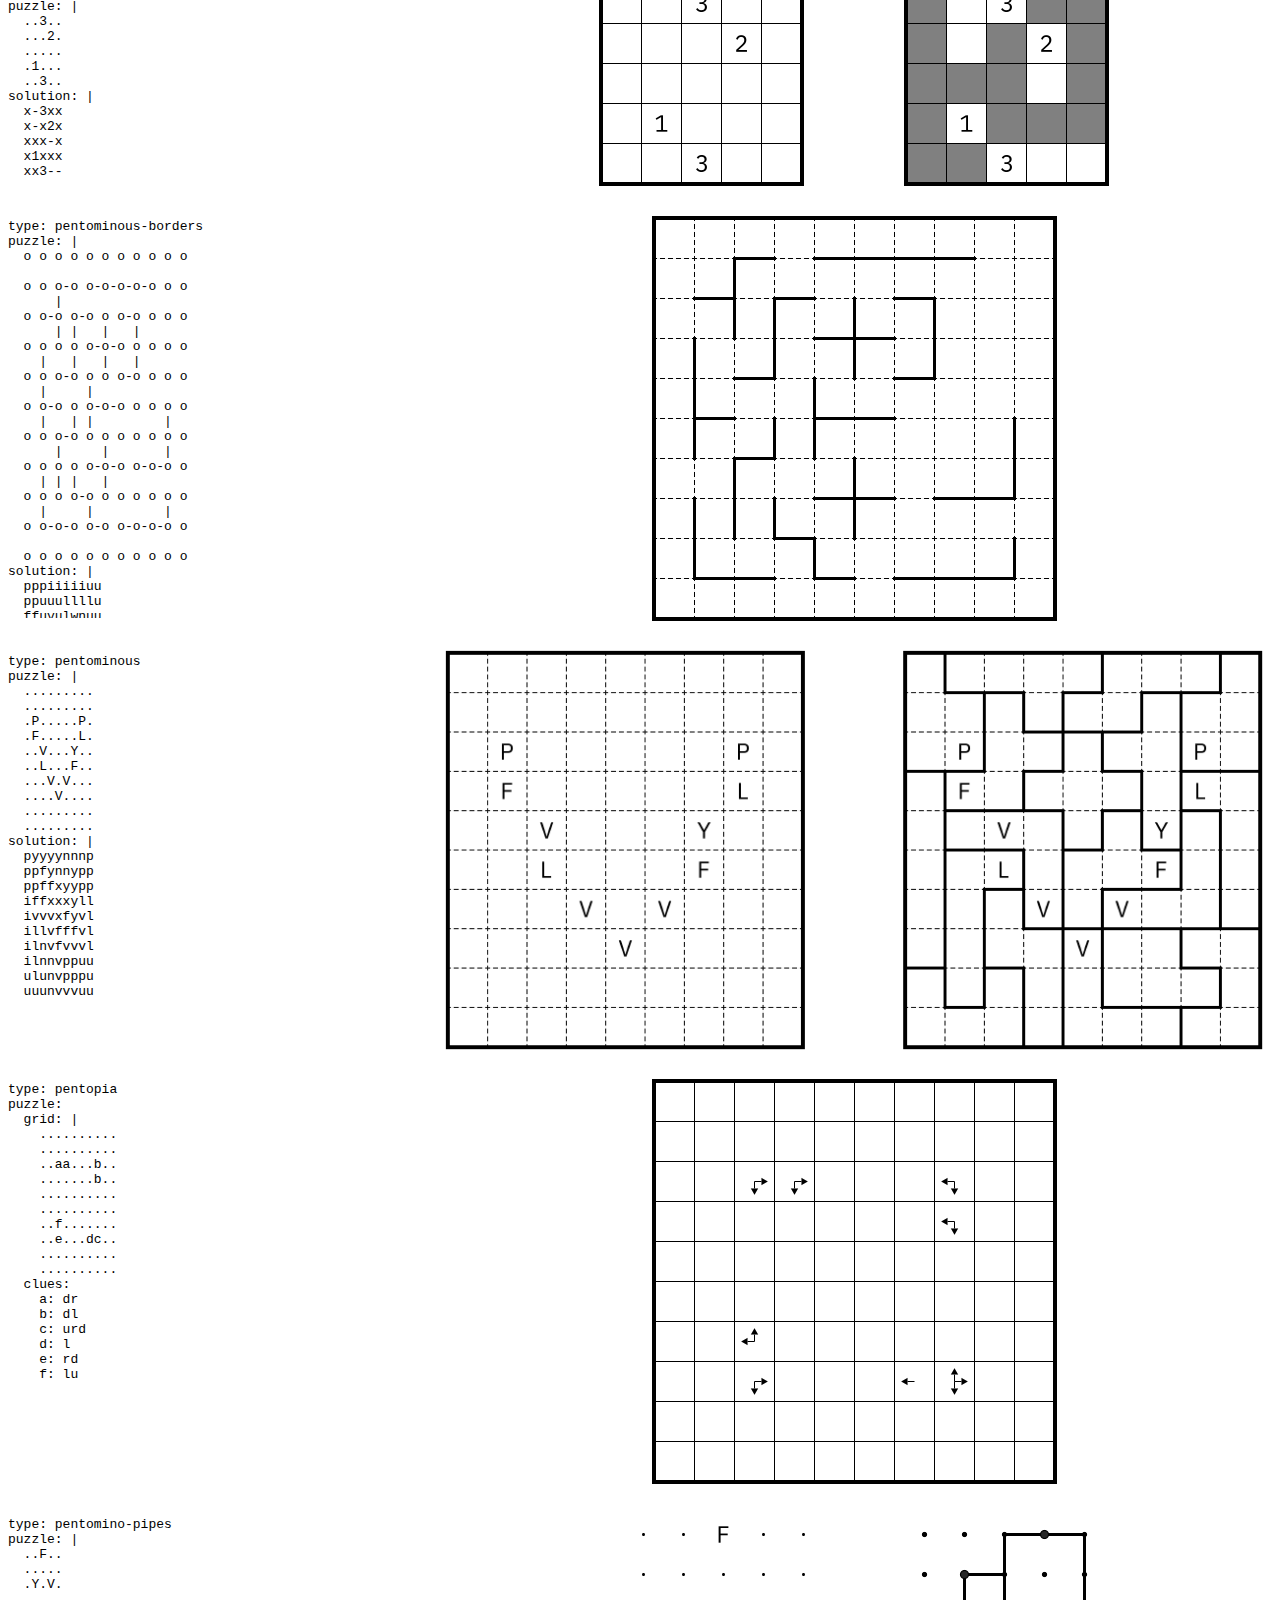
==== commit 2a5a9c38: "no more box-drawing characters" ====
--- a/tests/examples/examples.html
+++ b/tests/examples/examples.html
@@ -611,6 +611,39 @@
 </pre>
 <img src="japanischesummen-example.png" title="japanischesummen-example">
 <pre>
+type: japanesesums
+puzzle:
+  digits: 1-9
+  left:
+    - [34]
+    - [22,2]
+    - [7,6,4]
+    - [13,23]
+    - [12]
+    - [12,10]
+    - [24]
+    - [12,12,12]
+  top:
+    - [9,4,3]
+    - [23,9]
+    - [12,24]
+    - [8,8,8]
+    - [7,7,7]
+    - [5,5,5]
+    - [2,12,20]
+    - [9,9,9]
+solution: |
+  XX857329
+  7843X2XX
+  25XX6X31
+  X67X1598
+  X138XXXX
+  435XX172
+  XX912453
+  39X75X84
+</pre>
+<img src="japsum-9.png" title="japsum-9">
+<pre>
 type: killersudoku
 puzzle:
   cages: |
@@ -949,14 +982,19 @@
   .AAA...
   o....AA
 solution: |2
-  ┌─┐  ╷
-  │ └┐ │
-  │  │ │
-  │  │ └┐
-  └┐ │  │
-   │ └┐ │
-  ╶┘  └─┘
-
+  o-o-o . . o .
+  |   |     |
+  o . o-o . o .
+  |     |   |
+  o     o   o
+  |     |   |
+  o     o   o-o
+  |     |     |
+  o-o   o     o
+    |   |     |
+    o   o-o   o
+    |     |   |
+  o-o     o-o-o
 </pre>
 <img src="memory-example.png" title="memory-example">
 <pre>
@@ -1088,8 +1126,19 @@
   o o-o-o o-o o-o-o-o o
 
   o o o o o o o o o o o
-</pre>
-<img src="pentomino-borders.png" title="pentomino-borders">
+solution: |
+  pppiiiiiuu
+  ppuuullllu
+  ffuyulwnuu
+  iffyywwnll
+  ifnywwznnl
+  innyzzzynl
+  intwzyyyyl
+  intwwnnvvv
+  ltttwwnnnv
+  lllliiiiiv
+</pre>
+<img src="pentominous-borders.png" title="pentominous-borders">
 <pre>
 type: pentominous
 puzzle: |
@@ -1856,11 +1905,15 @@
   ...1
   33.3
 solution: |
-  .┌─┐.
-  ┌┘.└┐
-  └┐..│
-  ┌┘┌┐│
-  └─┘└┘
+  . .-.-. .
+    |   |
+  .-. . .-.
+  |       |
+  .-. . . .
+    |     |
+  .-. .-. .
+  |   | | |
+  .-.-. .-.
 code:
   cell_rows_bottom: [0,2]
 </pre>
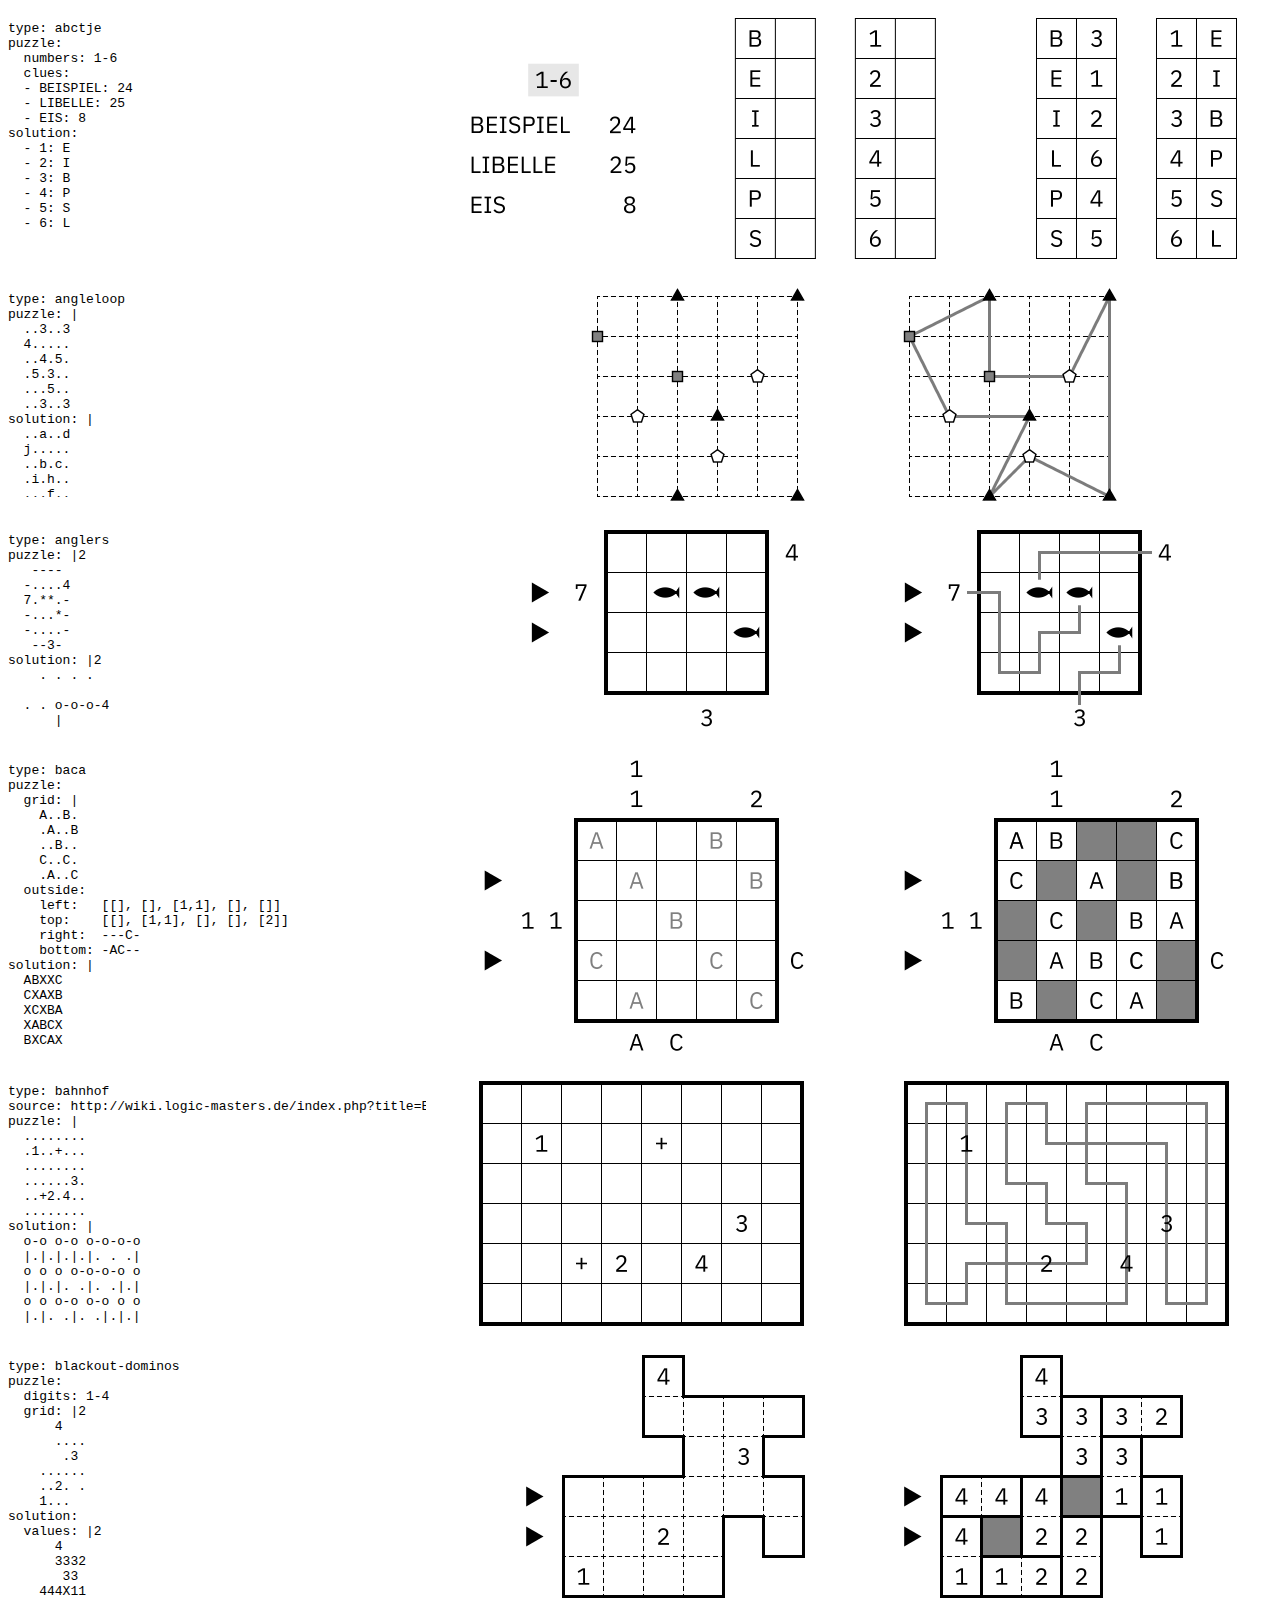
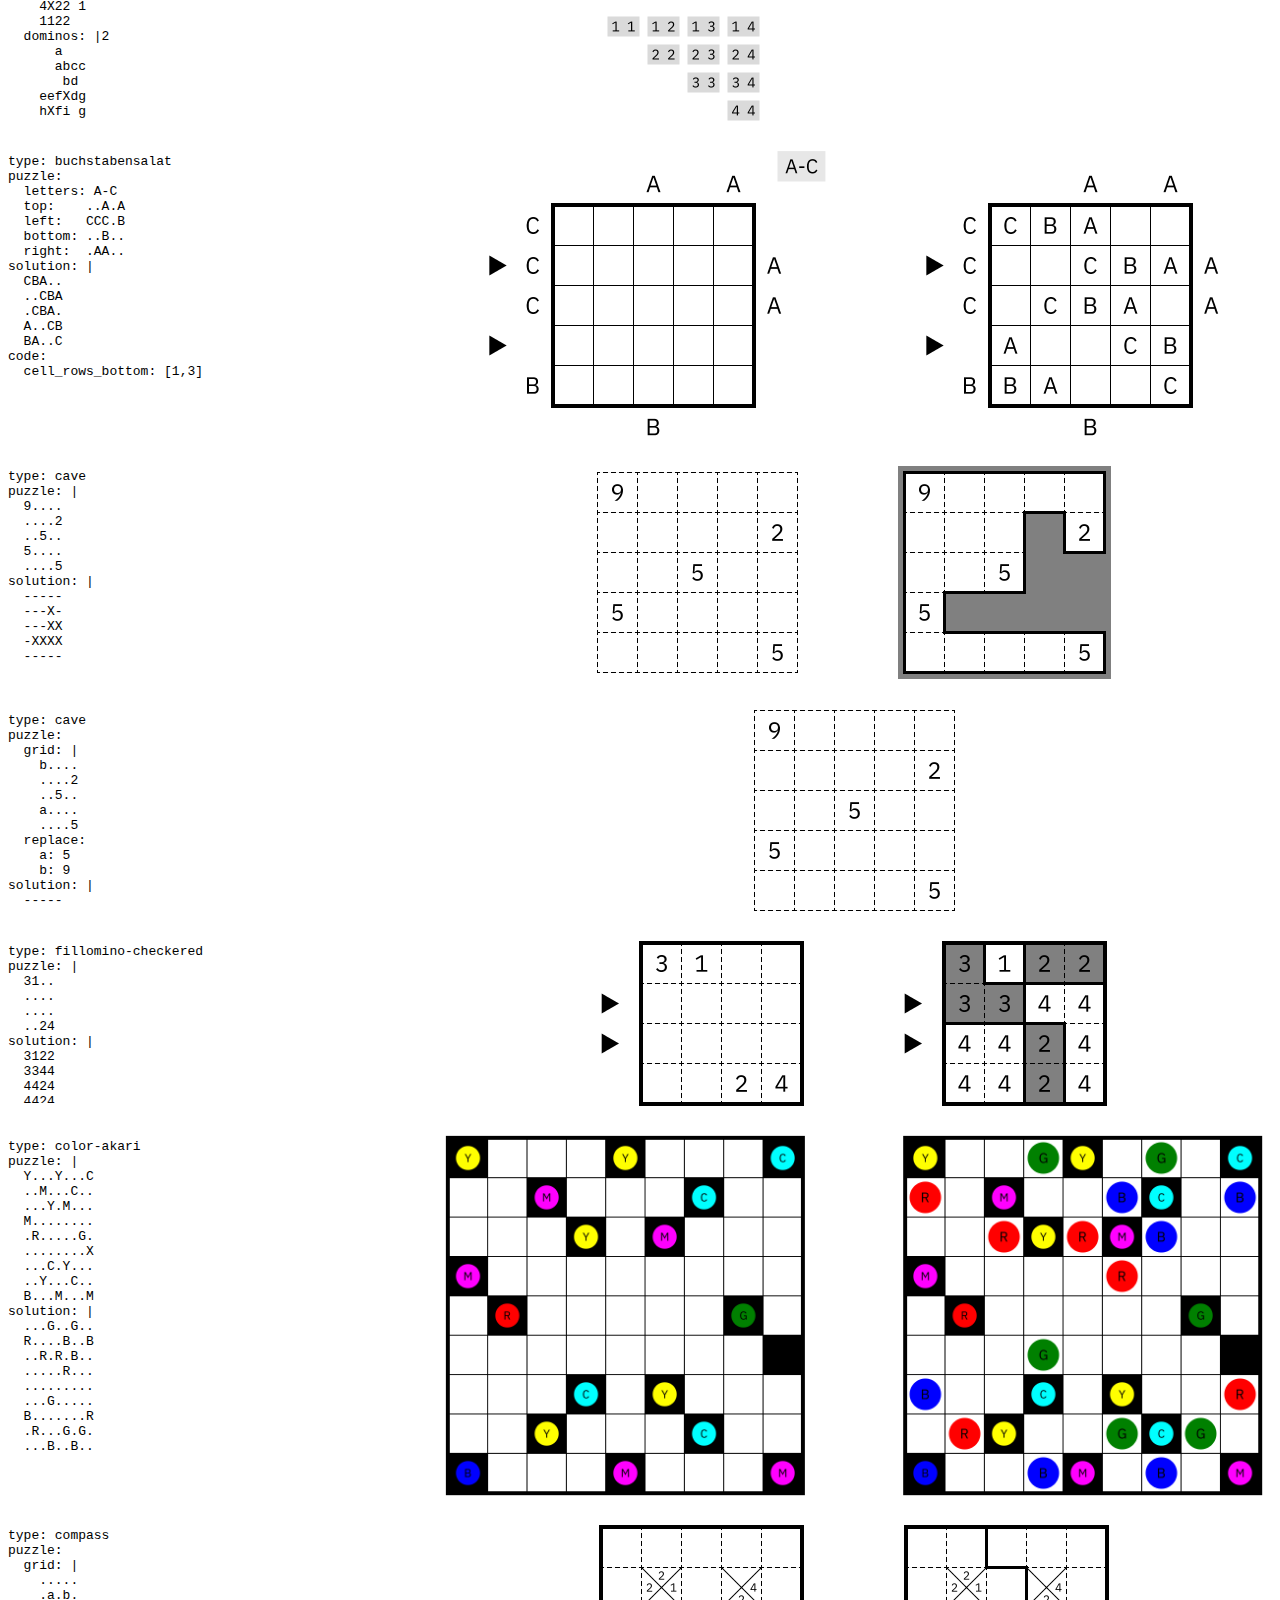
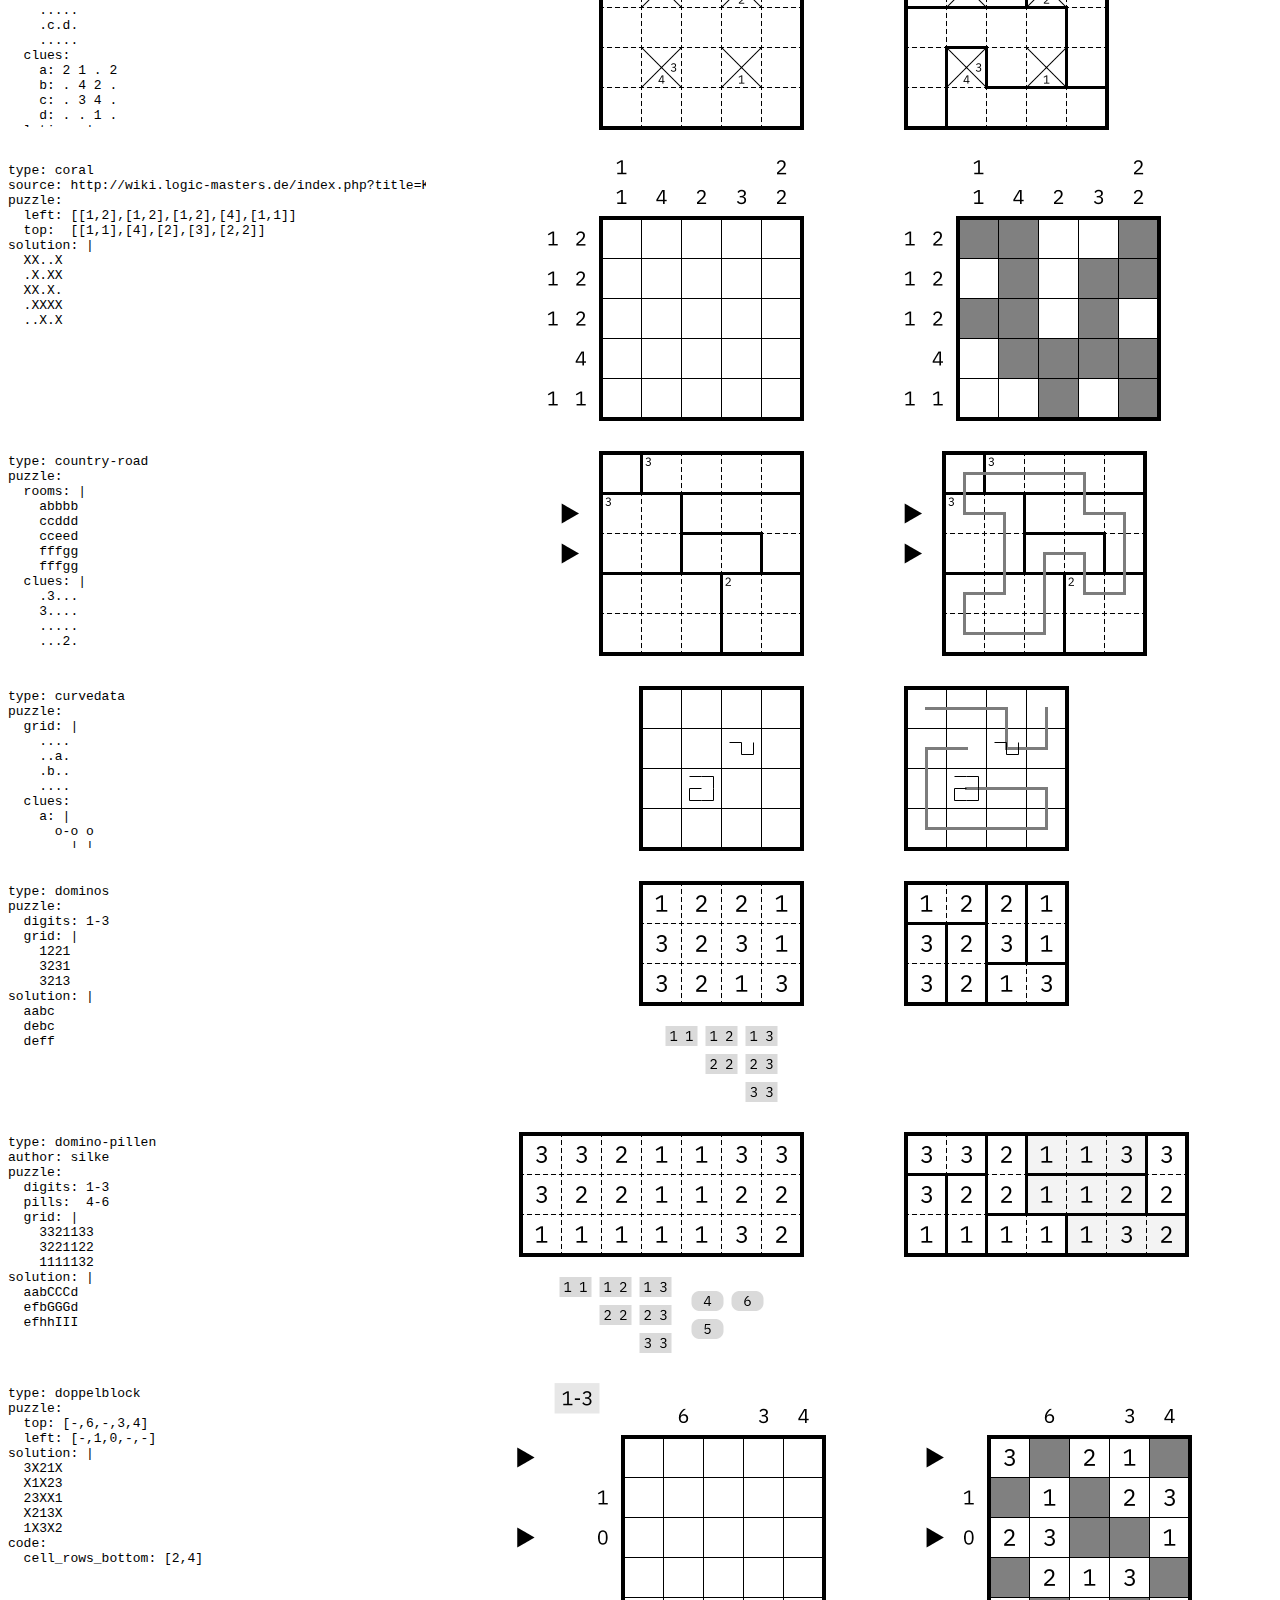
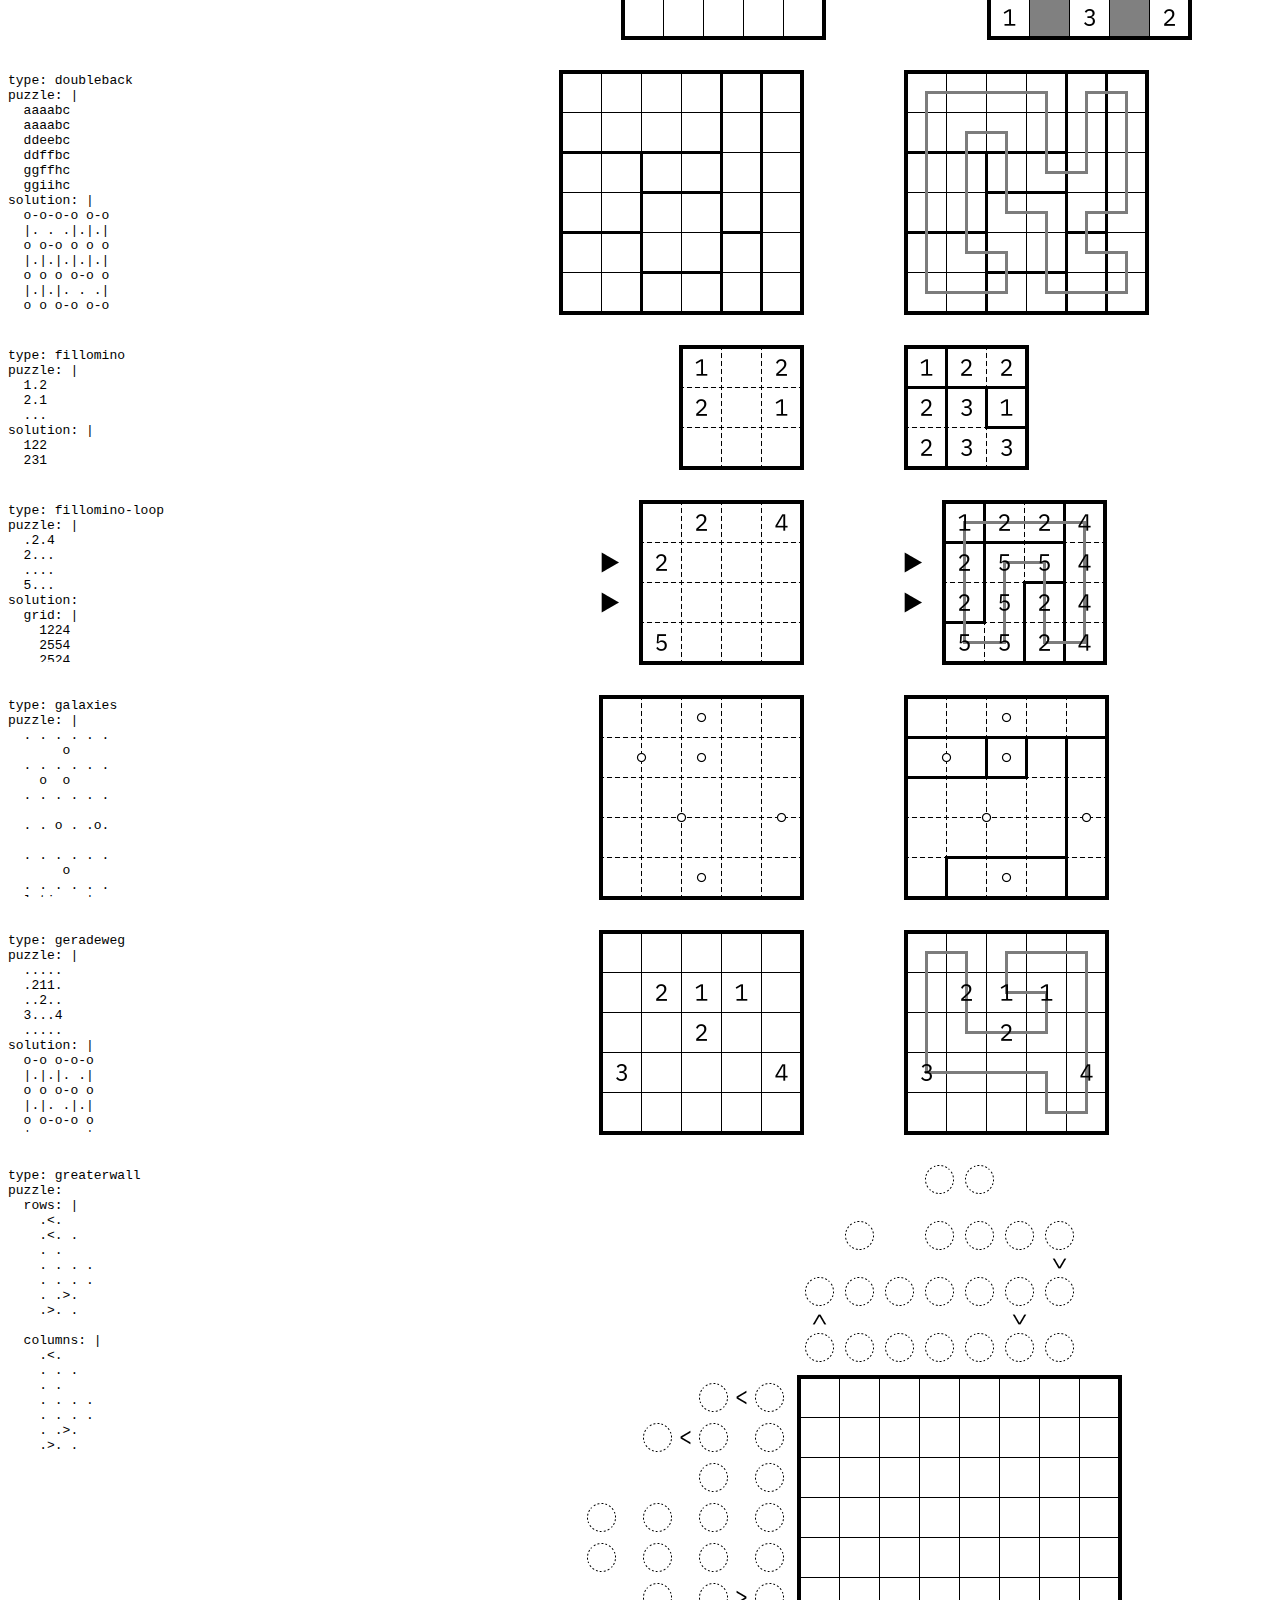
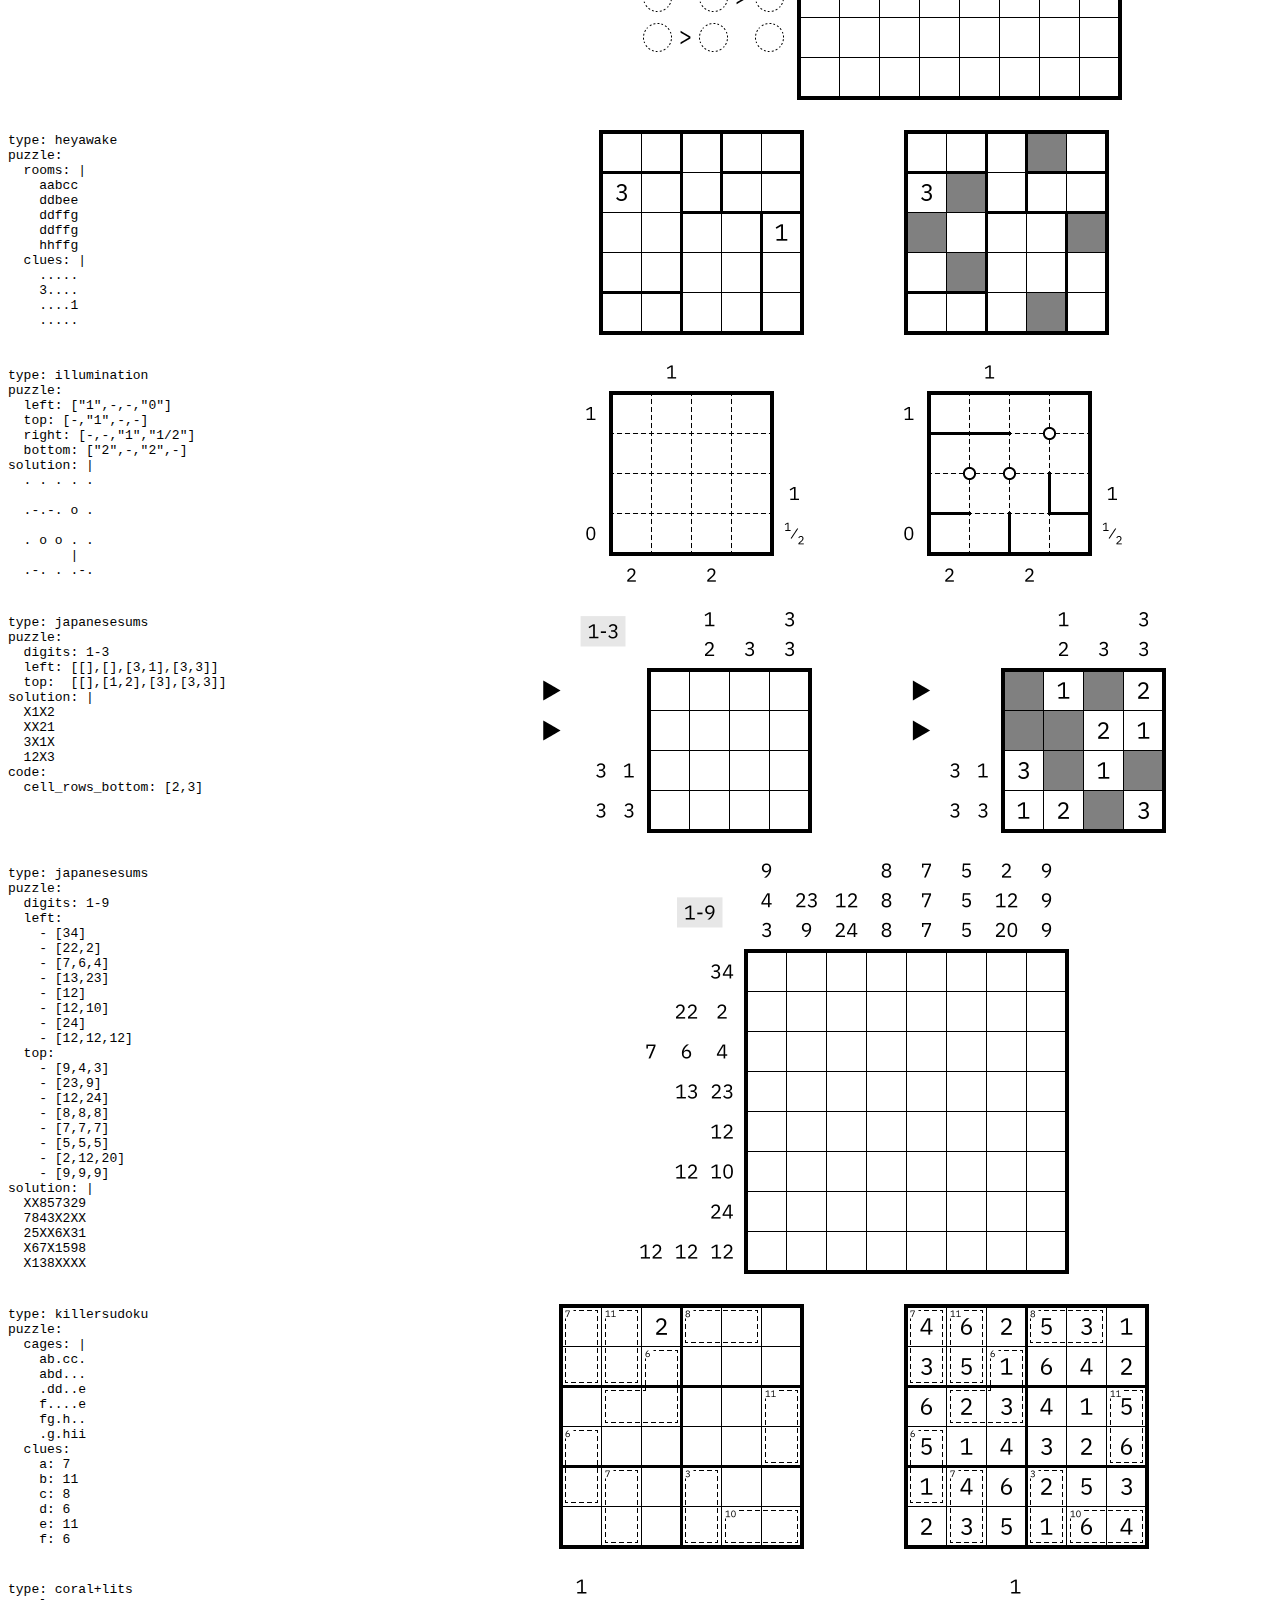
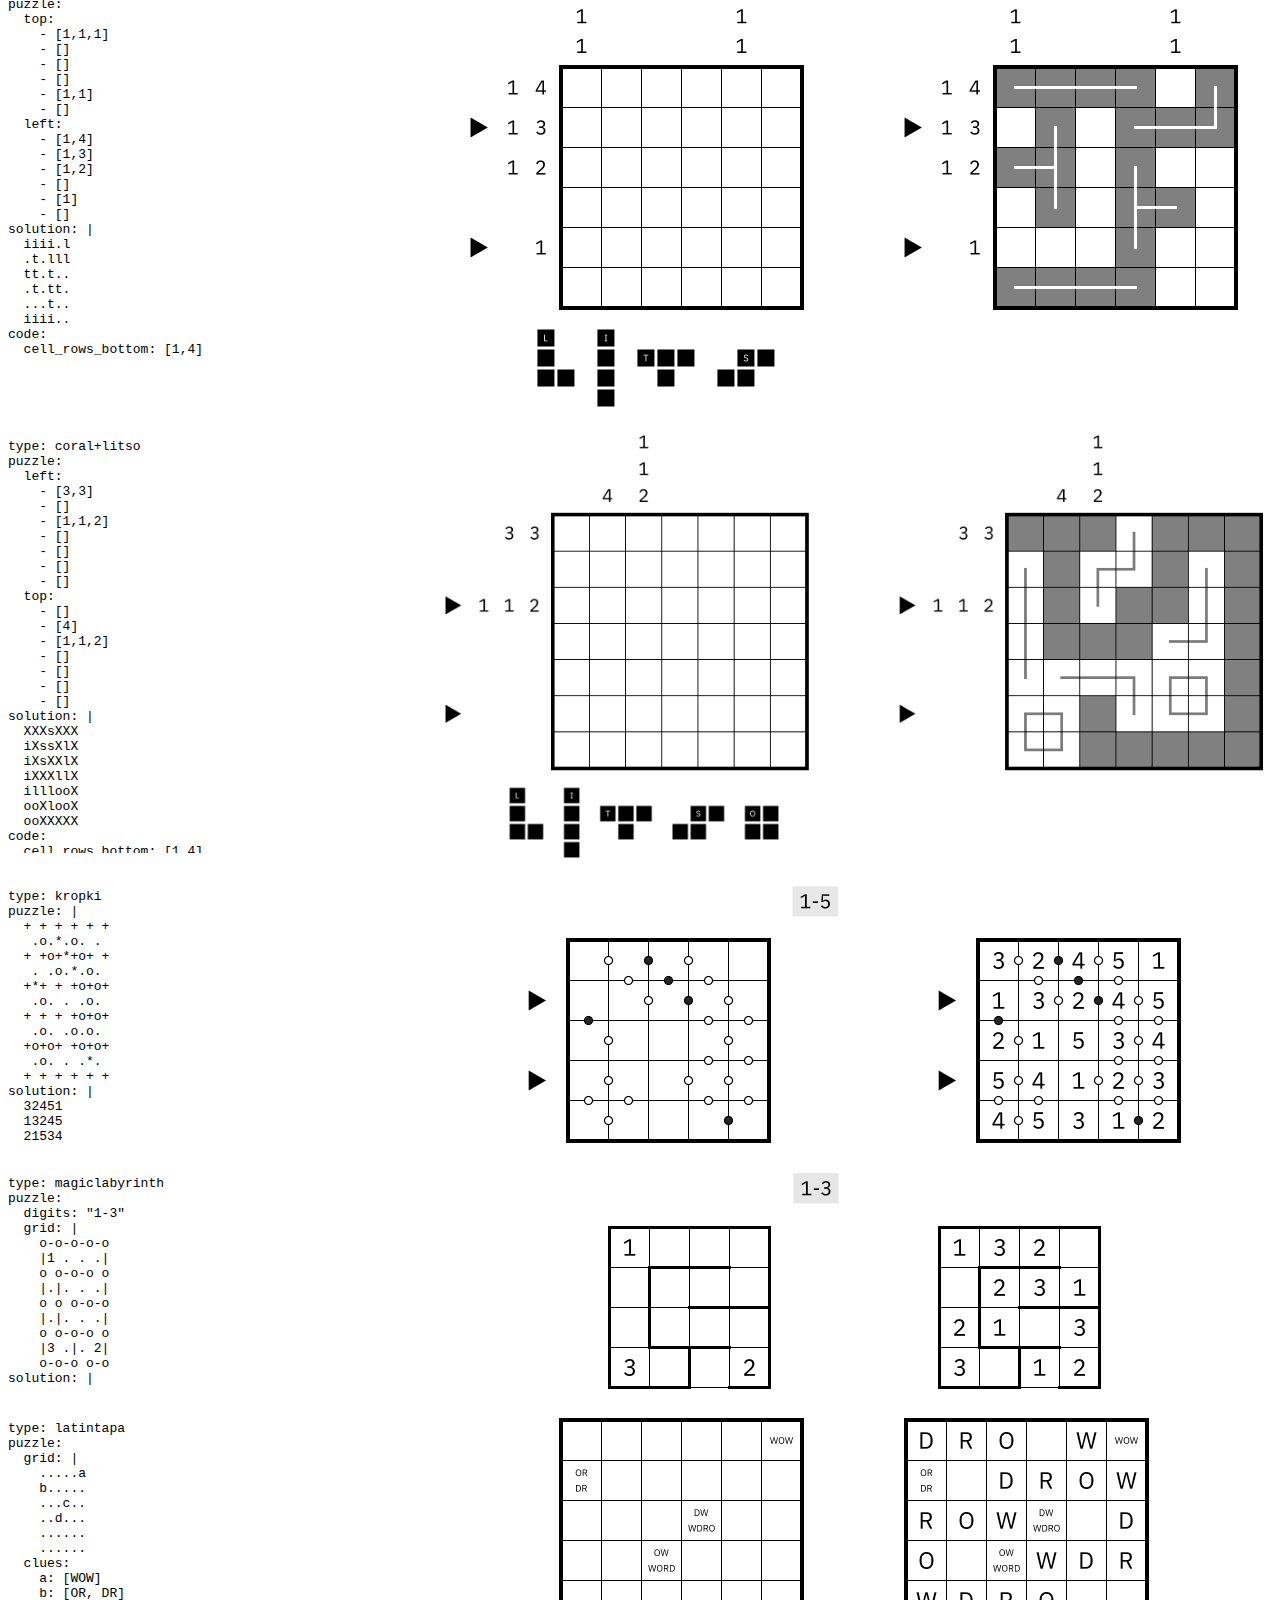
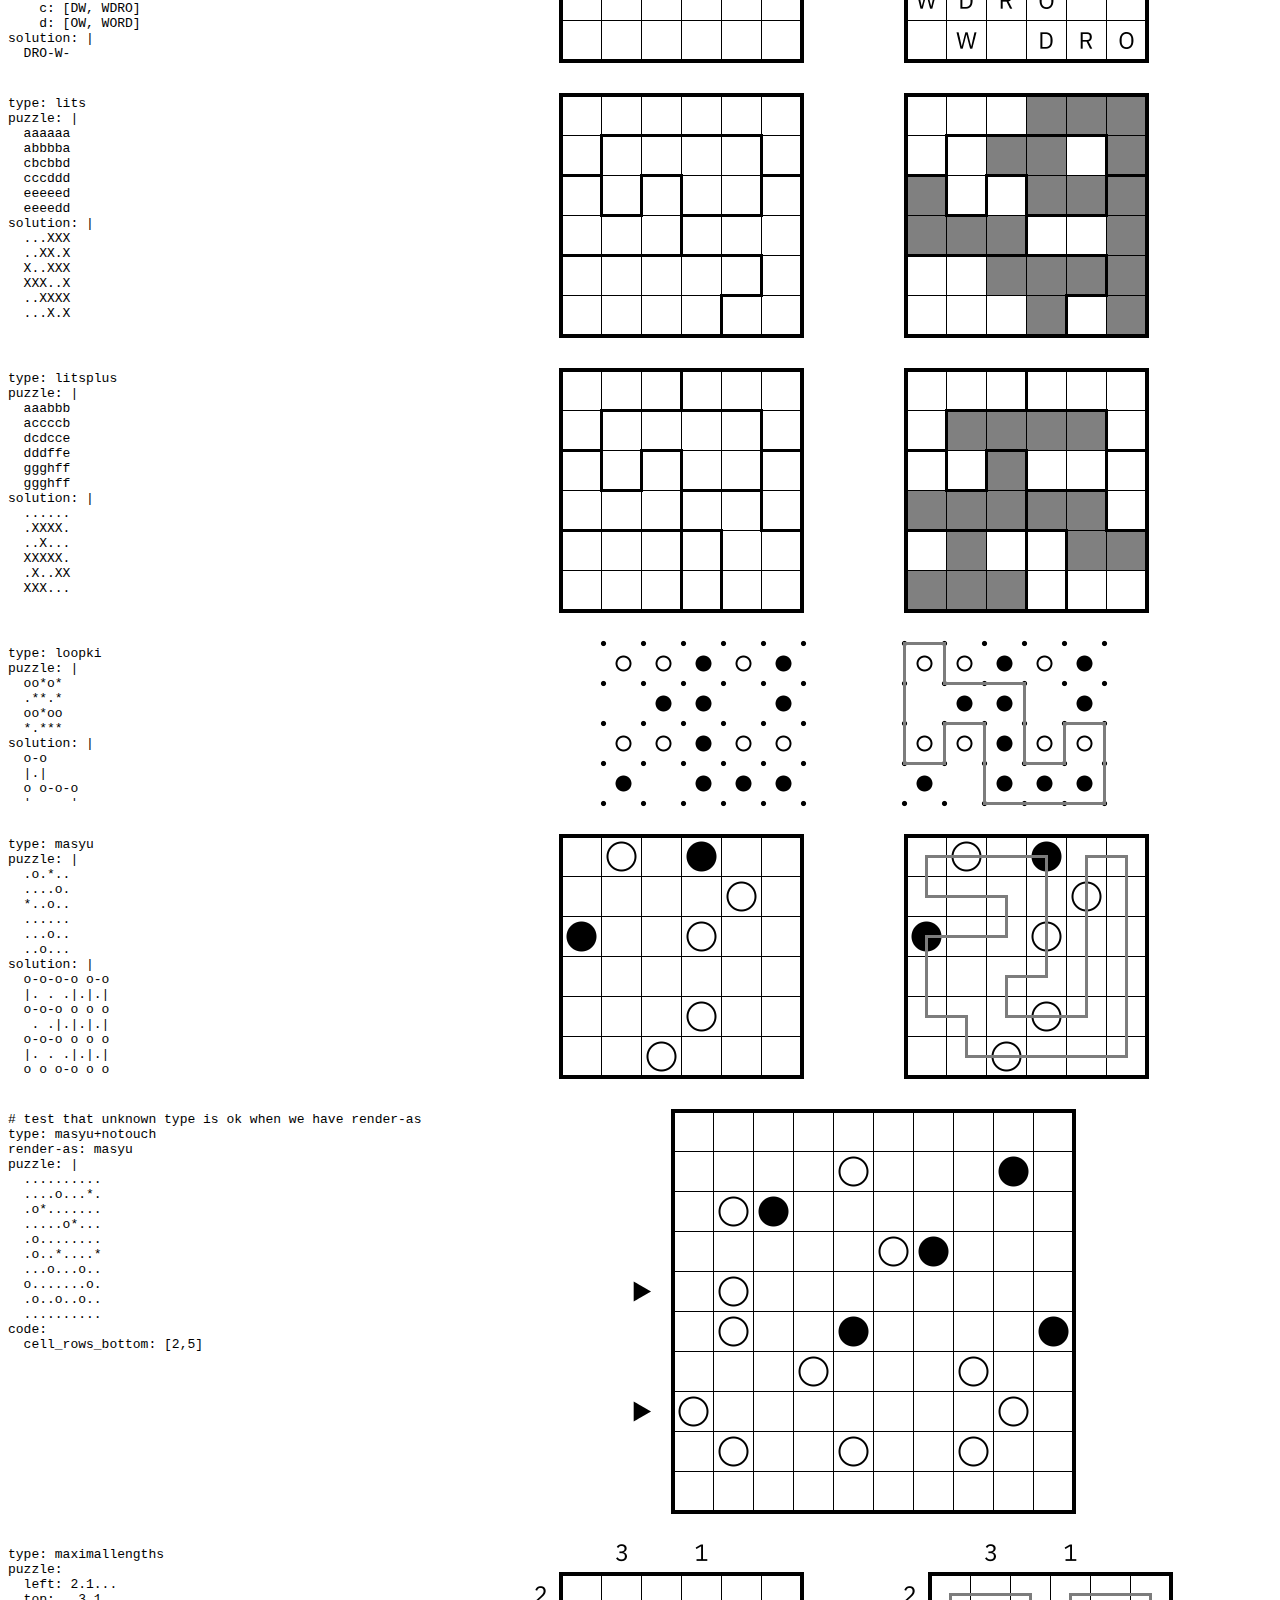
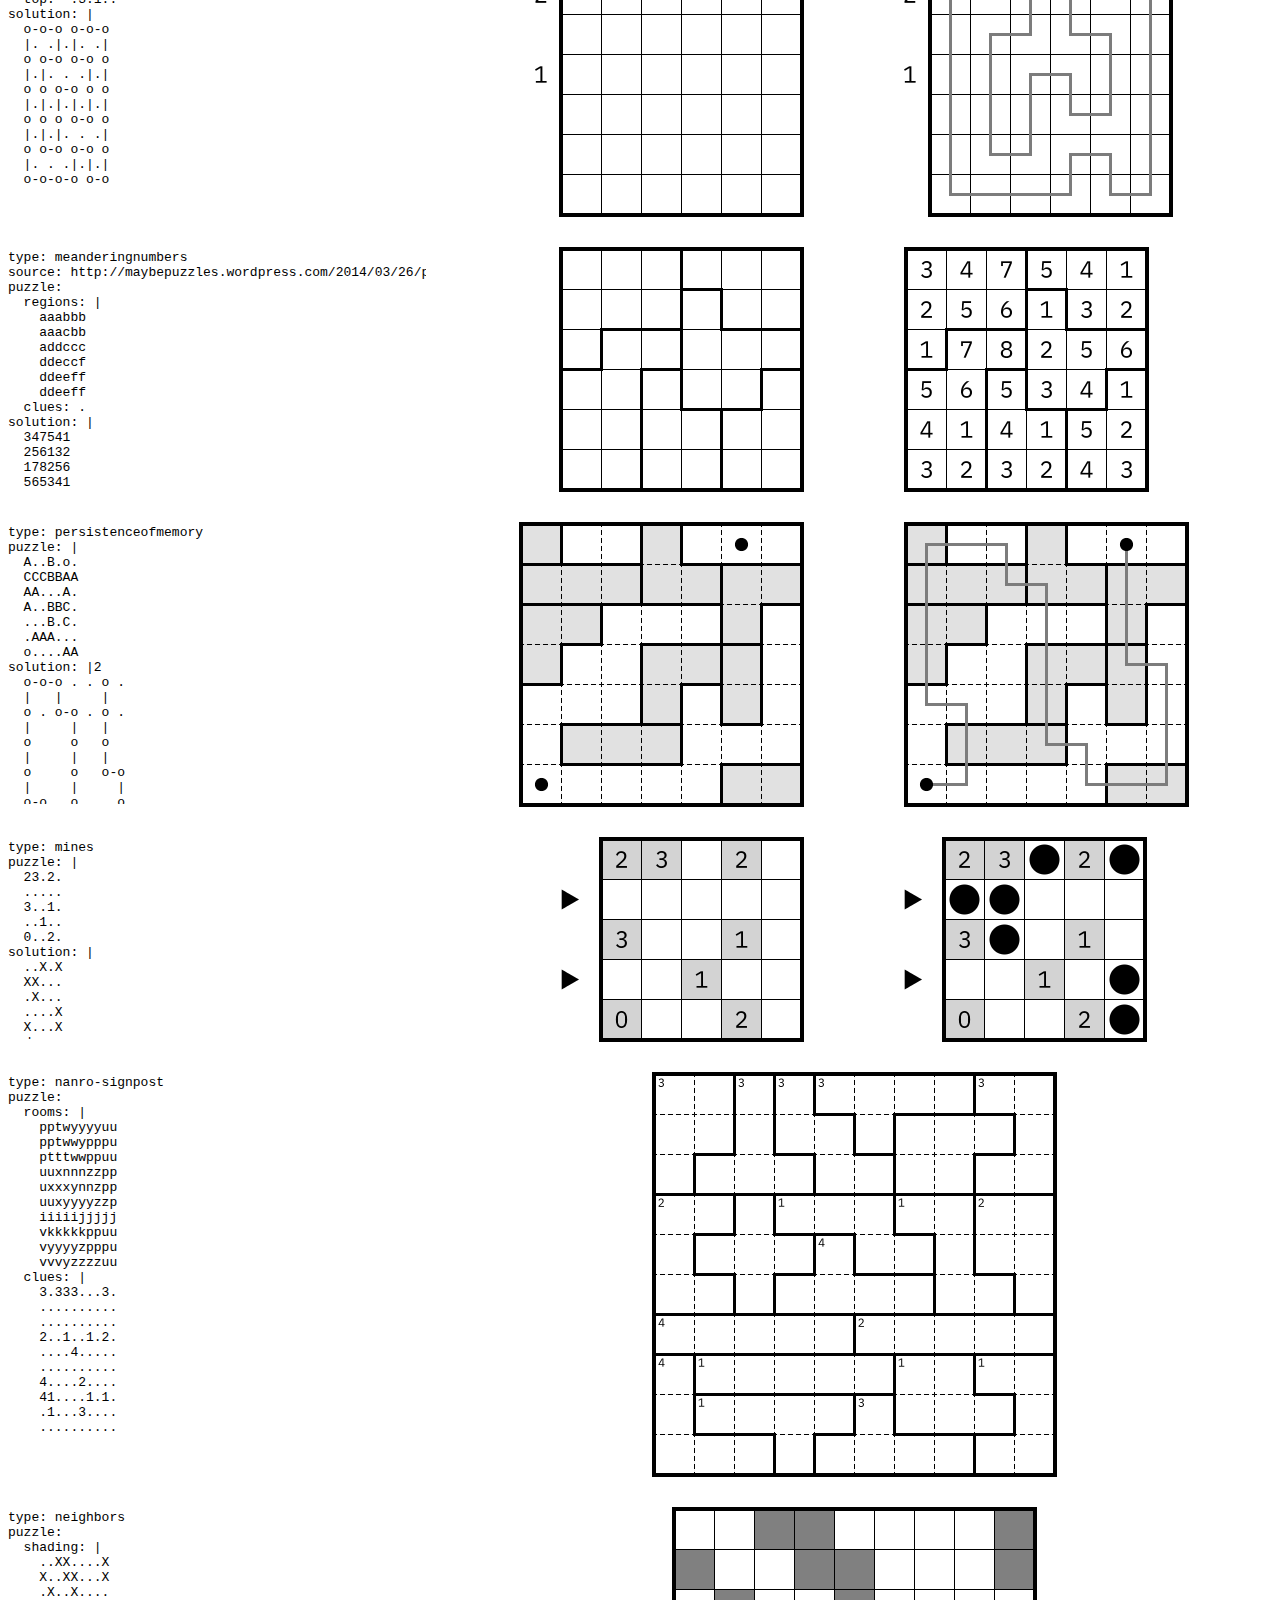
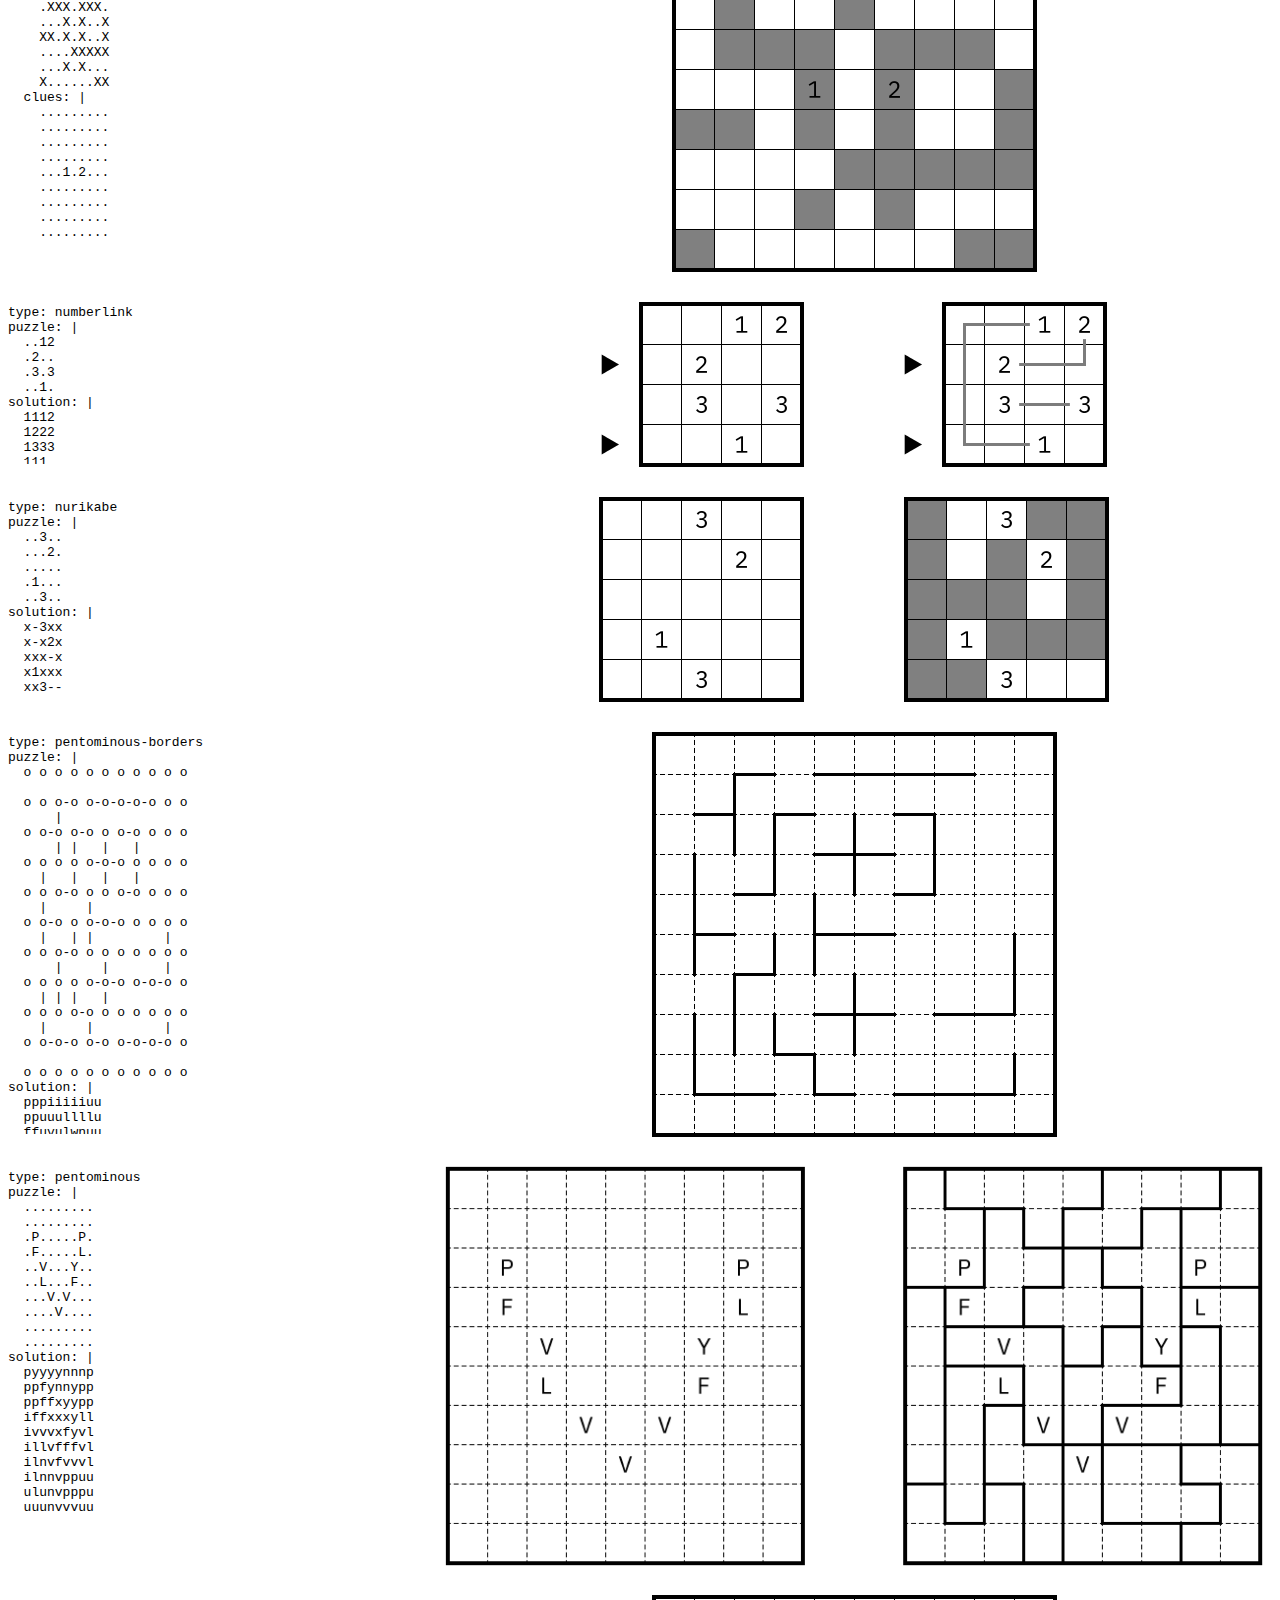
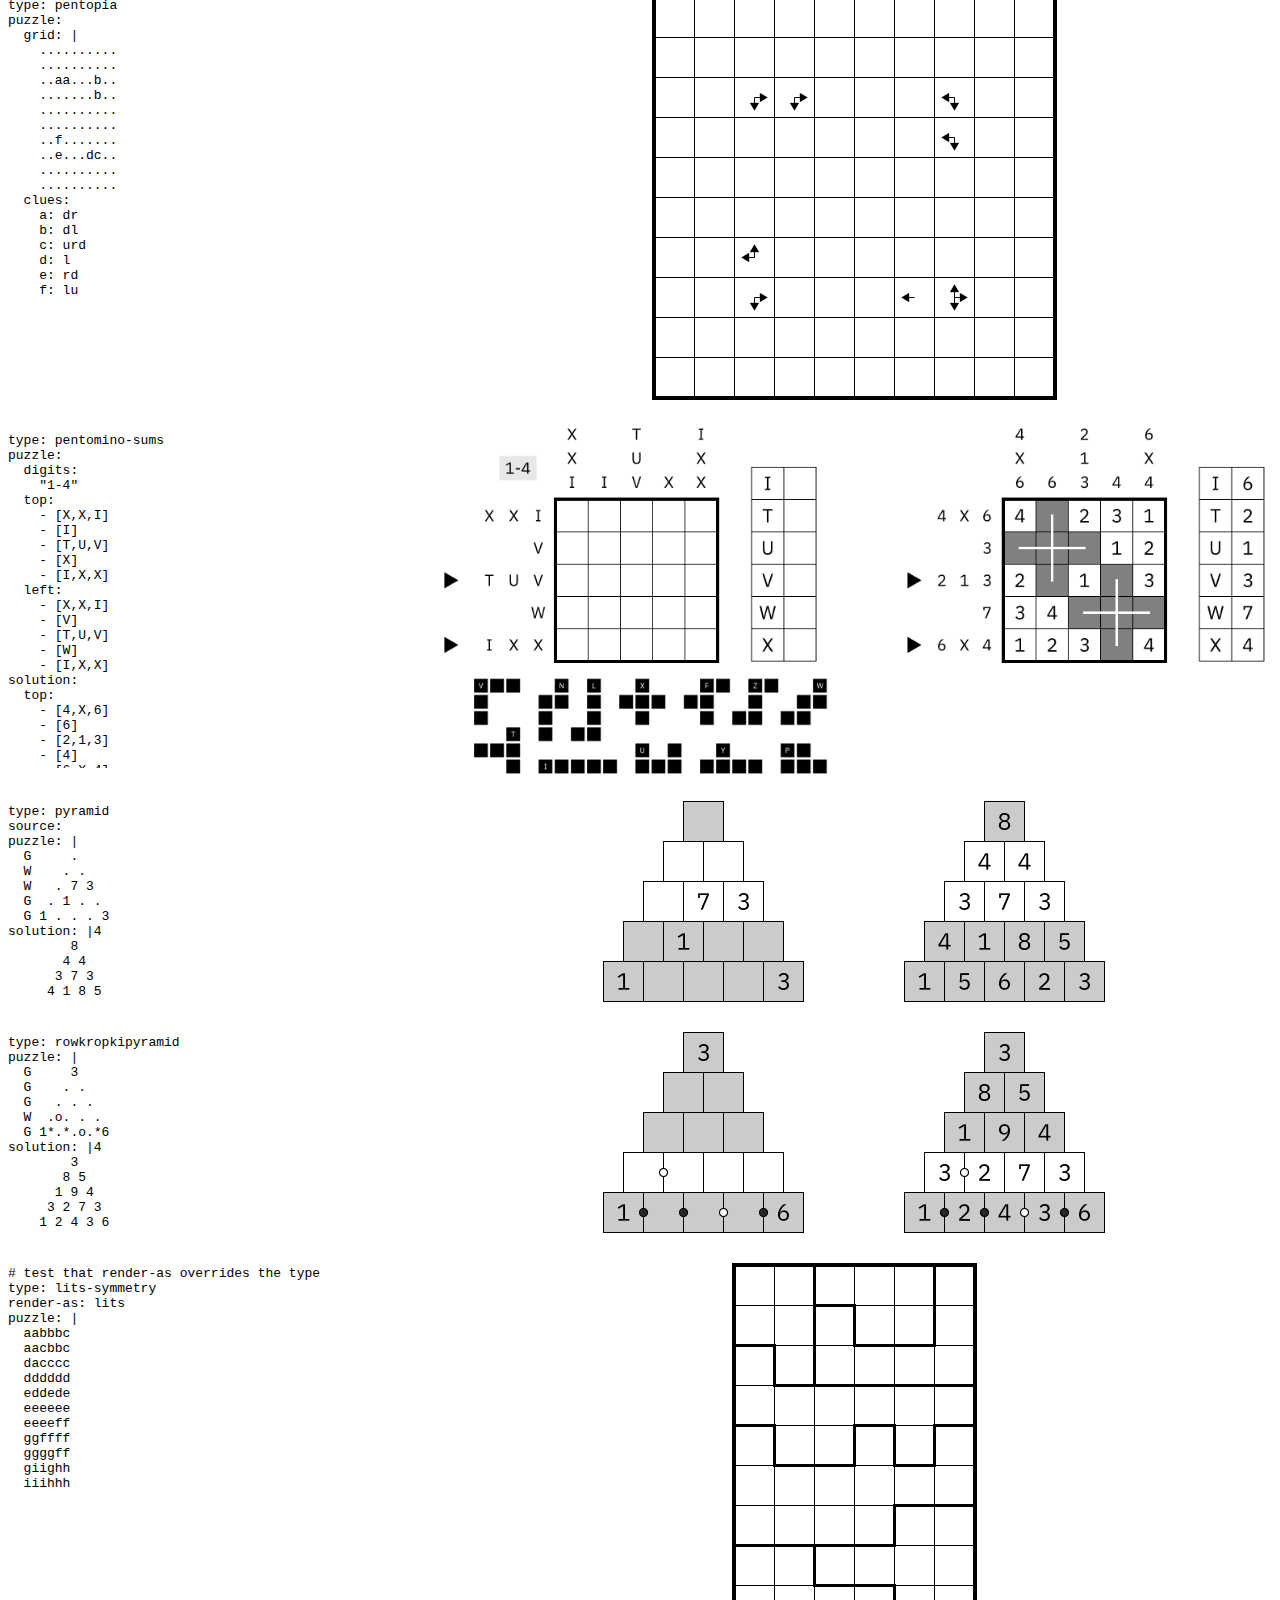
==== commit 71c1faca: "update example gallery" ====
--- a/tests/examples/examples.html
+++ b/tests/examples/examples.html
@@ -33,31 +33,6 @@
 </pre>
 <img src="abctje-example.png" title="abctje-example">
 <pre>
-type: afternoonskyscrapers
-puzzle: |
-  o o o o o o o
-   .|. . .|.|.
-  o o-o-o o-o-o
-   . . .|. .|.
-  o-o o o-o o-o
-   .|. . .|. .
-  o-o-o o o o o
-   .|.|. .|. .
-  o o-o-o o-o-o
-   . .|.|. . .
-  o-o o-o-o o o
-   .|. .|.|. .
-  o o o o o o o
-solution: |
-  423651
-  145362
-  214536
-  651423
-  362145
-  536214
-</pre>
-<img src="afternoonskyscrapers-example.png" title="afternoonskyscrapers-example">
-<pre>
 type: angleloop
 puzzle: |
   ..3..3
@@ -84,11 +59,18 @@
   -...*-
   -....-
    --3-
-solution: |
-  .┌──
-  ┐**.
-  │┌┘*
-  └┘┌┘
+solution: |2
+    . . . .
+
+  . . o-o-o-4
+      |
+  7-o * * . .
+    |   |
+  . o o-o * .
+    | |   |
+  . o-o o-o .
+        |
+    . . 3 .
 code:
   cell_rows_bottom: [1,2]
 </pre>
@@ -173,26 +155,6 @@
 </pre>
 <img src="blackoutdomino-example.png" title="blackoutdomino-example">
 <pre>
-type: boxof2or3
-puzzle: |
-  *-*-*-*-*
-  | | | | |
-  *-*-*-*-*
-  | | |
-  *-o-o-o-*
-      | | |
-  *-*-*-*-*
-  | | | | |
-  o-*-*-*-*
-solution: |
-  22332
-  33232
-  3-2-3
-  22323
-  -3323
-</pre>
-<img src="boxof2or3.png" title="boxof2or3">
-<pre>
 type: buchstabensalat
 puzzle:
   letters: A-C
@@ -228,6 +190,26 @@
 
 </pre>
 <img src="cave-example.png" title="cave-example">
+<pre>
+type: cave
+puzzle:
+  grid: |
+    b....
+    ....2
+    ..5..
+    a....
+    ....5
+  replace:
+    a: 5
+    b: 9
+solution: |
+  -----
+  ---X-
+  ---XX
+  -XXXX
+  -----
+</pre>
+<img src="cave-extended.png" title="cave-extended">
 <pre>
 type: fillomino-checkered
 puzzle: |
@@ -267,7 +249,7 @@
   .R...G.G.
   ...B..B..
 </pre>
-<img src="color-akari.png" title="color-akari">
+<img src="color-akari-example.png" title="color-akari-example">
 <pre>
 type: compass
 puzzle:
@@ -561,19 +543,6 @@
 
 </pre>
 <img src="heyawake-example.png" title="heyawake-example">
-<pre>
-type: horsesnake
-puzzle: |
-  ........
-  ........
-  ........
-  ...55...
-  ...76...
-  ........
-  ........
-  o......o
-</pre>
-<img src="horse-snake.png" title="horse-snake">
 <pre>
 type: illumination
 puzzle:
@@ -826,34 +795,6 @@
 </pre>
 <img src="lits-example.png" title="lits-example">
 <pre>
-type: lits-symmetry
-puzzle: |
-  aabbbc
-  aacbbc
-  dacccc
-  dddddd
-  eddede
-  eeeeee
-  eeeeff
-  ggffff
-  ggggff
-  giighh
-  iiihhh
-solution: |
-  XXXXXX
-  -X-X-X
-  -X--XX
-  -XXXX-
-  ---X--
-  --XX--
-  --X---
-  -XXXX-
-  XX--X-
-  X-X-X-
-  XXXXXX
-</pre>
-<img src="lits-symmetry-example.png" title="lits-symmetry-example">
-<pre>
 type: litsplus
 puzzle: |
   aaabbb
@@ -955,13 +896,15 @@
 <pre>
 type: meanderingnumbers
 source: http://maybepuzzles.wordpress.com/2014/03/26/puzzle-19-count-numbers/
-puzzle: |
-  aaabbb
-  aaacbb
-  addccc
-  ddeccf
-  ddeeff
-  ddeeff
+puzzle:
+  regions: |
+    aaabbb
+    aaacbb
+    addccc
+    ddeccf
+    ddeeff
+    ddeeff
+  clues: .
 solution: |
   347541
   256132
@@ -1188,26 +1131,6 @@
     f: lu
 </pre>
 <img src="pentopia.png" title="pentopia">
-<pre>
-type: pentomino-pipes
-puzzle: |
-  ..F..
-  .....
-  .Y.V.
-  .....
-  ..V..
-solution: |2
-  . . .-*-.
-      |   |
-  . *-. . .
-    | |   |
-  . .-* *-.
-    |   |  
-  . . . . .
-    |   |  
-  . *-.-. .
-</pre>
-<img src="pentopipes-example.png" title="pentopipes-example">
 <pre>
 type: pentomino-sums
 puzzle:
@@ -1256,24 +1179,6 @@
 </pre>
 <img src="pentosums-example.png" title="pentosums-example">
 <pre>
-type: primeplace
-source: http://maybepuzzles.wordpress.com/2014/04/20/puzzle-24-prime-place/
-puzzle: |2
-   //.
-  // //
-  /   /
-  ./ /\
-   ./.
-solution: |2
-   124
-  11 32
-  2   3
-  43 12
-   434
-
-</pre>
-<img src="primeplace-example.png" title="primeplace-example">
-<pre>
 type: pyramid
 source:
 puzzle: |
@@ -1325,6 +1230,26 @@
 </pre>
 <img src="render-as.png" title="render-as">
 <pre>
+type: ringring
+puzzle: |
+  X...X
+  ....X
+  ....X
+  .X...
+  .....
+solution: |2
+    .-.-.
+    |   |
+  .-.-. .
+  | | | |
+  . .-.-.
+  |   |
+  .   . .-.
+  |   | | |
+  .-.-. .-.
+</pre>
+<img src="ringring-example.png" title="ringring-example">
+<pre>
 type: scrabble
 puzzle:
   grid: |
@@ -1349,6 +1274,17 @@
   ...T..
 </pre>
 <img src="scrabble-example.png" title="scrabble-example">
+<pre>
+type: shakashaka
+puzzle: |
+  .....
+  X...1
+  .3...
+  .....
+  ....X
+
+</pre>
+<img src="shakashaka.png" title="shakashaka">
 <pre>
 type: shikaku
 puzzle: |
@@ -1428,6 +1364,26 @@
   cell_rows_bottom: [0,1]
 </pre>
 <img src="skyscrapers-fraction-example.png" title="skyscrapers-fraction-example">
+<pre>
+type: skyscrapers
+puzzle:
+  digits: 1-4
+  top:    [3,-,-,-]
+  left:   [-,-,2,-]
+  right:  [2,1,-,4]
+  bottom: [-,-,2,-]
+  grid: |
+    .4..
+    ...4
+    3...
+    ..2.
+solution: |
+  2413 
+  1234 
+  3142 
+  4321 
+</pre>
+<img src="skyscrapers-inside-example.png" title="skyscrapers-inside-example">
 <pre>
 type: slalom
 puzzle: |
@@ -1504,35 +1460,6 @@
 </pre>
 <img src="slitherlink-liar-example.png" title="slitherlink-liar-example">
 <pre>
-type: slitherlink-multi
-puzzle:
-  loops: 3
-  grid: |
-    3.2.20
-    ..4...
-    2..1..
-    12....
-    ...3.1
-    11..1.
-solution: |
-  o-o-o-o-o o o
-  |. . . .|. . 
-  o-o o-o o-o o
-   .|.|.|. .|. 
-  o-o o-o o o-o
-  |. . . . . .|
-  o o o-o-o-o o
-  |. .|. . .|.|
-  o o-o o-o o-o
-  |.|. .|.|. . 
-  o-o o-o o o o
-   . .|. .|. . 
-  o o o-o-o o o
-code:
-  cell_rows_bottom: [3, 4]
-</pre>
-<img src="slitherlink-multi-example.png" title="slitherlink-multi-example">
-<pre>
 type: slovaksums
 puzzle:
   digits: 1-4
@@ -1578,6 +1505,48 @@
   cell_rows_bottom: [0,4]
 </pre>
 <img src="snake-example.png" title="snake-example">
+<pre>
+type: slitherlink
+puzzle: |
+  0..2.1
+  .32.3.
+  3....2
+  3....3
+  .2.32.
+  1.1..1
+solution: |
+  o o o o-o-o o
+   . . .|. .|. 
+  o o-o o o-o o
+   .|.|.|.|. . 
+  o-o o o o-o o
+  |. .|.|. .|. 
+  o-o o-o o o-o
+   .|. . . . .|
+  o-o o-o-o o-o
+  |. .|. .|.|. 
+  o-o-o o-o o o
+   . . .|. .|. 
+  o o o o-o-o o
+code:
+  cell_rows_bottom: [0]
+  cell_rows_bottom_labeled:
+    Z: 2
+  node_rows_bottom: [4]
+  cell_cols: [1]
+  node_cols_labeled: 
+    X: 4
+  node_labels: |
+    .A.....
+    .....B.
+    .......
+    .C..D..
+    .......
+    .......
+    .......
+
+</pre>
+<img src="solution-code-example.png" title="solution-code-example">
 <pre>
 type: slitherlink
 puzzle: |
@@ -1603,36 +1572,6 @@
   o o o o-o-o o
 code:
   cell_rows_bottom: [0,2]
-  node_rows_bottom: [4]
-  cell_cols: [1]
-  node_cols: [4]
-</pre>
-<img src="solution-code-example.png" title="solution-code-example">
-<pre>
-type: slitherlink
-puzzle: |
-  0..2.1
-  .32.3.
-  3....2
-  3....3
-  .2.32.
-  1.1..1
-solution: |
-  o o o o-o-o o
-   . . .|. .|. 
-  o o-o o o-o o
-   .|.|.|.|. . 
-  o-o o o o-o o
-  |. .|.|. .|. 
-  o-o o-o o o-o
-   .|. . . . .|
-  o-o o-o-o o-o
-  |. .|. .|.|. 
-  o-o-o o-o o o
-   . . .|. .|. 
-  o o o o-o-o o
-code:
-  cell_rows_bottom: [0,2]
 </pre>
 <img src="solution-code-oneside-example.png" title="solution-code-oneside-example">
 <pre>
@@ -1662,26 +1601,6 @@
   
 </pre>
 <img src="starbattle-example.png" title="starbattle-example">
-<pre>
-type: starwars
-puzzle:
-  grid: |
-    aaabbbccc
-    aaabbbccc
-    aaabbbccc
-    bbbcccaaa
-    bbbcccaaa
-    bbbcccaaa
-    aaabbbccc
-    aaabbbccc
-    aaabbbccc
-  lines:
-    - 3 2 8 7
-    - 4 2 8 6
-    - 5 0 8 3
-
-</pre>
-<img src="starwars.png" title="starwars">
 <pre>
 type: statuepark
 puzzle:
@@ -1985,8 +1904,736 @@
 </pre>
 <img src="wordsearch-example.png" title="wordsearch-example">
 <pre>
-type: wormhole
-puzzle:
+type: yajilin
+puzzle:
+  grid: |
+    .........
+    ....a.b..
+    ...c...d.
+    .........
+    .........
+    .........
+    .e...f...
+    ..g.h....
+    .........
+  clues:
+    a: 1 right
+    b: 1 down
+    c: 2 down
+    d: 2 down
+    e: 0 right
+    f: 2 up
+    g: 3 up
+    h: 2 left
+solution: |
+  o-o X o-o-o-o-o X
+  |.|. .|. . . .|
+  o o-o-o o X o o-o
+  |. . . . . . . .|
+  o-o X o o-o X o o
+   .|. . .|.|. . .|
+  X o-o-o o o-o X o
+   . . .|.|. .|. .|
+  o-o X o-o X o-o o
+  |.|. . . . . .|.|
+  o o-o X o-o-o o o
+  |. .|. .|. .|.|.|
+  o o o-o-o o o-o o
+  |. . . . . . . .|
+  o X o X o o-o X o
+  |. . . . .|.|. .|
+  o-o-o-o-o-o o-o-o
+  
+  
+</pre>
+<img src="yajilin-example.png" title="yajilin-example">
+<pre>
+type: yajilin
+puzzle:
+  grid: |
+    a...
+    ....
+    ..b.
+    ....
+  clues:
+    a: 1 right
+    b: 1 left
+solution: |
+  o o-o X
+    | |
+  o-o o-o
+  |     |
+  o X o o
+  |     |
+  o-o-o-o
+</pre>
+<img src="yajilin-small-example.png" title="yajilin-small-example">
+<pre>
+- type: edges
+  grid: |
+    o o o o o o o
+     .|. . .|.|.
+    o o-o-o o-o-o
+     . . .|. .|.
+    o-o o o-o o-o
+     .|. . .|. .
+    o-o-o o o o o
+     .|.|. .|. .
+    o o-o-o o-o-o
+     . .|.|. . .
+    o-o o-o-o o o
+     .|. .|.|. .
+    o o o o o o o
+  substitute:
+    "|": afternoon-west
+    "-": afternoon-south
+- type: grid
+  style: default
+  grid: |
+    ......
+    ......
+    ......
+    ......
+    ......
+    ......
+- type: cells
+  tag: solution
+  grid: |
+    423651
+    145362
+    214536
+    651423
+    362145
+    536214
+</pre>
+<img src="afternoonskyscrapers-example.png" title="afternoonskyscrapers-example">
+<pre>
+# box of 2 or 3
+- type: full
+  grid: |
+    *-*-*-*-*
+    | | | | |
+    *-*-*-*-*
+    | | |
+    *-o-o-o-*
+        | | |
+    *-*-*-*-*
+    | | | | |
+    o-*-*-*-*
+  substitute:
+    '|': thin-edge-vert
+    '-': thin-edge-horiz
+    '*': small-pearl-black
+    'o': small-pearl-white
+# solution:
+#  22332
+#  33232
+#  3-2-3
+#  22323
+#  -3323
+</pre>
+<img src="boxof2or3.png" title="boxof2or3">
+<pre>
+- type: grid
+  style: dashed
+  grid: |2
+     ...
+     ...
+     ...
+- type: edges
+  grid: |
+    . . . . . .
+     o-o-o o-o
+         | |
+     o o-o o o
+       |   |
+     o o-o-o o
+    . . . . . .
+  substitute:
+    '-': sol-edge-horiz
+    '|': sol-edge-vert
+    'o': .
+</pre>
+<img src="cylinder.png" title="cylinder">
+<pre>
+- type: grid
+  style: default
+  grid: |
+    ......
+    ......
+    ......
+    ......
+    ......
+    ......
+- type: regions
+  grid: |
+    aaabbb
+    aaabbb
+    cccddd
+    cccddd
+    eeefff
+    eeefff
+- type: edges
+  grid: |
+    . . . . . . .
+      o o   o o
+    .o.o.o. . . .
+      o o   o
+    . . . . . . .
+        o   o o
+    . . . .o.o.o.
+      o o     o
+    .o.o.o. . .o.
+        o   o o
+    . . . . . . .
+      o     o
+    . . . . . . .
+- type: cells
+  grid: |
+    1.....
+    .2....
+    ..3...
+    ...4..
+    ....5.
+    .....6
+- type: cells
+  tag: code
+  place: west
+  grid: |
+    .
+    >
+    .
+    .
+    >
+    .
+  substitute:
+    '>': triangle-right
+
+</pre>
+<img src="friendly-sudoku.png" title="friendly-sudoku">
+<pre>
+# horse snake
+- type: grid
+  style: dashed
+  grid: |
+    ........
+    ........
+    ........
+    ........
+    ........
+    ........
+    ........
+    ........
+- type: cells
+  grid: |
+    ........
+    ........
+    ........
+    ...55...
+    ...76...
+    ........
+    ........
+    o......o
+  substitute:
+    o: pearl-black
+- type: edges
+  tag: solution
+  grid: |
+    . . . . . . . . .
+     . . . o-o-o . .
+           |   |
+     . . o-o . o . .
+         |     |
+     . o-o . . o-o .
+       |         |
+     . o . . . . o .
+       |         |
+     . o-o . o-o-o .
+         |   |
+     . . o . o . . .
+         |   |
+     o-o-o . o-o-o-o
+    . . . . . . . . .
+  substitute:
+    o: .
+    '-': sol-edge-horiz
+    '|': sol-edge-vert
+</pre>
+<img src="horse-snake.png" title="horse-snake">
+<pre>
+- type: cells
+  grid: |
+    ABCDEFGHIJKL
+    MNOPQRSTUVWX
+    YZ0123456789
+    .-|*o#/\....
+- type: cells
+  grid: |
+    abcdefghijkl
+    mnopqrstuvwx
+    yzABCDEFGHIJ
+    KLMNOPQRSTUV
+    WXYZ........
+    .
+    .
+    .
+    .
+    .
+  substitute:
+    a: 123
+    b: kropki-white
+    c: kropki-black
+    d: afternoon-west
+    e: afternoon-south
+    f: light-diagonal-forward
+    g: light-diagonal-back
+    h: light-diagonal-both
+    i: dot
+    j: shade
+    k: small-pearl-white
+    l: small-pearl-black
+    m: pearl-white
+    n: pearl-black
+    o: edge-horiz
+    p: edge-vert
+    q: thin-edge-horiz
+    r: thin-edge-vert
+    s: sol-edge-horiz
+    t: sol-edge-vert
+    u: light-diagonal-forward
+    v: light-diagonal-back
+    w: light-diagonal-both
+    x: arrow-right R
+    y: arrow-left L
+    z: arrow-up U
+    A: arrow-down D
+    B: triangle-topleft
+    C: triangle-topright
+    D: triangle-bottomleft
+    E: triangle-bottomright
+</pre>
+<img src="library.png" title="library">
+<pre>
+- type: cells
+  tag: solution
+  grid: |
+    XXXXXX
+    -X-X-X
+    -X--XX
+    -XXXX-
+    ---X--
+    --XX--
+    --X---
+    -XXXX-
+    XX--X-
+    X-X-X-
+    XXXXXX
+  substitute:
+    "-": blank
+    "X": shade
+- type: grid
+  style: default
+  grid: |
+    ......
+    ......
+    ......
+    ......
+    ......
+    ......
+    ......
+    ......
+    ......
+    ......
+    ......
+- type: regions
+  grid: |
+    aabbbc
+    aacbbc
+    dacccc
+    dddddd
+    eddede
+    eeeeee
+    eeeeff
+    ggffff
+    ggggff
+    giighh
+    iiihhh
+- type: edges
+  grid: |
+    . . . . . . .
+    
+    . . . . . . .
+    
+    . . . . . . .
+    
+    . . . . . . .
+    
+    . . . . . . .
+          
+    . . . . . . .
+          O
+    . . . . . . .
+    
+    . . . . . . .
+    
+    . . . . . . .
+    
+    . . . . . . .
+    
+    . . . . . . .
+    
+    . . . . . . .
+  substitute:
+    O: dot
+</pre>
+<img src="lits-symmetry-example.png" title="lits-symmetry-example">
+<pre>
+# pentomino-pipes
+- type: nodes
+  tag: puzzle
+  grid: |
+    ..F..
+    .....
+    .Y.V.
+    .....
+    ..V..
+  substitute:
+    '.': small-dot
+- type: full
+  tag: solution
+  grid: |2
+    . . .-*-.
+        |   |
+    . *-. . .
+      | |   |
+    . .-* *-.
+      |   |  
+    . . . . .
+      |   |  
+    . *-.-. .
+  substitute:
+    '*': kropki-black
+    '.': small-dot
+</pre>
+<img src="pentopipes-example.png" title="pentopipes-example">
+<pre>
+- type: cells
+  grid: |2
+     //.
+    // //
+    /   /
+    ./ /\
+     ./.
+  substitute:
+    '/': light-diagonal-forward
+    '\': light-diagonal-back
+- type: grid
+  style: default-irregular
+  grid: |2
+     ... 
+    .. ..
+    .   .
+    .. ..
+     ...
+- type: cells
+  tag: solution
+  grid: |2
+     124
+    11 32
+    2   3
+    43 12
+     434
+
+</pre>
+<img src="primeplace-example.png" title="primeplace-example">
+<pre>
+- type: grid
+  style: plain
+  shape: shifted
+  grid: |
+    .
+    ..
+    ...
+    ....
+    .....
+- type: cells
+  shape: shifted
+  grid: |
+    5
+    43
+    210
+    9ABC
+    666.6
+</pre>
+<img src="pyramid.png" title="pyramid">
+<pre>
+- type: cells
+  grid: |
+    X...X
+    ....X
+    ....X
+    .X...
+    .....
+  substitute:
+    X: black
+- type: edges
+  tag: solution
+  grid: |
+    o
+       .-.-.
+    o  |   |
+     .-.-. .
+    o| | | |
+     . .-.-.
+    o|   |
+     .   . .-.
+    o|   | | |
+     .-.-. .-.
+    o
+  substitute:
+    '-': sol-edge-horiz
+    '|': sol-edge-vert
+- type: grid
+  style: dashed
+  grid: |
+    .....
+    .....
+    .....
+    .....
+    .....
+</pre>
+<img src="ringring-generic-example.png" title="ringring-generic-example">
+<pre>
+- type: cells
+  grid: |
+    .....
+    X...X
+    .X...
+    .....
+    ....X
+  substitute:
+    X: black
+- type: cells
+  grid: |
+    .....
+    ....1
+    .3...
+    .....
+    .....
+  substitute:
+    1: inverted-letters 1
+    3: inverted-letters 3
+- type: cells
+  tag: solution
+  grid: |
+    .ab..
+    .d.b.
+    ..dc.
+    abab.
+    dcdc.
+  substitute:
+    a: triangle-topleft
+    b: triangle-topright
+    c: triangle-bottomright
+    d: triangle-bottomleft
+- type: grid
+  style: dashed
+  grid: |
+    .....
+    .....
+    .....
+    .....
+    .....
+</pre>
+<img src="shakashaka-example.png" title="shakashaka-example">
+<pre>
+- type: cells
+  grid: |
+    3.2.20
+    ..4...
+    2..1..
+    12....
+    ...3.1
+    11..1.
+- type: note
+  place: top-right
+  contents:
+  - 3
+  - miniloop
+- type: edges
+  tag: solution
+  grid: |
+    o-o-o-o-o o o
+    |. . . .|. . 
+    o-o o-o o-o o
+     .|.|.|. .|. 
+    o-o o-o o o-o
+    |. . . . . .|
+    o o o-o-o-o o
+    |. .|. . .|.|
+    o o-o o-o o-o
+    |.|. .|.|. . 
+    o-o o-o o o o
+     . .|. .|. . 
+    o o o-o-o o o
+  substitute:
+    '|': sol-edge-vert
+    '-': sol-edge-horiz
+- type: grid
+  style: dots
+  grid: |
+    ......
+    ......
+    ......
+    ......
+    ......
+    ......
+- type: cells
+  tag: code
+  place: west
+  grid: |
+    .
+    >
+    >
+    .
+    .
+    .
+</pre>
+<img src="slitherlink-multi-example.png" title="slitherlink-multi-example">
+<pre>
+
+- type: cells
+  grid: |
+    B...
+    O...
+  substitute:
+    O: pearl-black
+    B: tree
+- type: cells
+  tag: solution
+  grid: |
+    .Z.#
+    ####
+  substitute:
+    Z: tent
+- type: cells
+  tag: solution
+  grid: |
+    ...O
+    O...
+  substitute:
+    O: pearl-black
+- type: edges
+  tag: solution
+  grid: |
+    o o o o o
+      -
+    o o o o o
+
+    o o o o o
+  substitute:
+    o: .
+- type: grid
+  style: default
+  grid: |
+    ....
+    ....
+</pre>
+<img src="snake-forest-example.png" title="snake-forest-example">
+<pre>
+# starwars
+# star battle with diagonals (also two stars each)
+- type: grid
+  style: default
+  grid: |
+    .........
+    .........
+    .........
+    .........
+    .........
+    .........
+    .........
+    .........
+    .........
+- type: nodes
+  grid: |
+    ..........
+    ..........
+    ......../.
+    .......//.
+    ......//..
+    .....//...
+    ....//../.
+    ......./..
+    ....../...
+    ..........
+- type: regions
+  grid: |
+    aaabbbccc
+    aaabbbccc
+    aaabbbccc
+    bbbcccaaa
+    bbbcccaaa
+    bbbcccaaa
+    aaabbbccc
+    aaabbbccc
+    aaabbbccc
+
+</pre>
+<img src="starwars.png" title="starwars">
+<pre>
+- type: cells
+  grid: |
+    ......
+    ..XXX.
+    ..XXX.
+    ......
+    .XXX..
+    .XXX..
+  substitute:
+    X: light-shade
+- type: grid
+  style: default
+  grid: |
+    ......
+    ......
+    ......
+    ......
+    ......
+    ......
+- type: regions
+  grid: |
+    aaabbb
+    aaabbb
+    cccddd
+    cccddd
+    eeefff
+    eeefff
+- type: cells
+  grid: |
+    1.....
+    .2....
+    ..3...
+    ...4..
+    ....5.
+    .....6
+
+</pre>
+<img src="sudoku-extra-regions.png" title="sudoku-extra-regions">
+<pre>
+# wormhole (Logic Masters 201?)
+- type: grid
+  style: dashed
+  grid: |
+    ........
+    ........
+    ........
+    ........
+    ........
+    ........
+    ........
+    ........
+- type: cells
   grid: |
     ........
     .a....B.
@@ -1996,13 +2643,110 @@
     .C......
     .e....f.
     ........
-  replace:
+  substitute:
     a: 18
     b: 52
     c: 37
     d: 25
     e: 31
     f: 9
-  relative: U0
+# extra information: arrow up, 0
+#  (so start and end point have to be in the same row)
+- type: note
+  place: top-right
+  contents:
+    [arrow-up 0]
 </pre>
 <img src="wormhole.png" title="wormhole">
+<pre>
+- type: cells
+  tag: solution
+  grid: |
+    ...X
+    ....
+    .X..
+    ....
+  substitute:
+    X: shade
+- type: cells
+  grid: |
+    X...
+    ....
+    ..X.
+    ....
+  substitute:
+    X: light-shade
+- type: cells
+  grid: |
+    a...
+    ....
+    ..b.
+    ....
+  substitute:
+    a: arrow-right 1
+    b: arrow-left 1
+- type: grid
+  style: default
+  grid: |
+    ....
+    ....
+    ....
+    ....
+- type: edges
+  tag: solution
+  grid: |
+    . . . . .
+     o o-o o
+    . .|.|. .
+     o-o o-o
+    .|. . .|.
+     o o o o
+    .|. . .|.
+     o-o-o-o
+    . . . . .
+  substitute:
+    '|': sol-edge-vert
+    '-': sol-edge-horiz
+
+</pre>
+<img src="yajilin-generic-example.png" title="yajilin-generic-example">
+<pre>
+- type: grid
+  style: dashed
+  grid: |
+    ...
+    ...
+    ...
+- type: cells
+  grid: |
+    o*o
+    ...
+    ...
+  substitute:
+    o: pearl-black
+    '*': pearl-white
+- type: cells
+  tag: solution
+  grid: |
+    o*o
+    o*o
+    ooo
+  substitute:
+    o: pearl-black
+    '*': pearl-white
+- type: edges
+  tag: solution
+  grid: |
+    o o o o
+      | | 
+    o o o o
+      | | 
+    o o-o o
+    
+    o o o o
+  substitute:
+    '|': edge-vert
+    '-': edge-horiz
+
+</pre>
+<img src="yinyang-example.png" title="yinyang-example">
